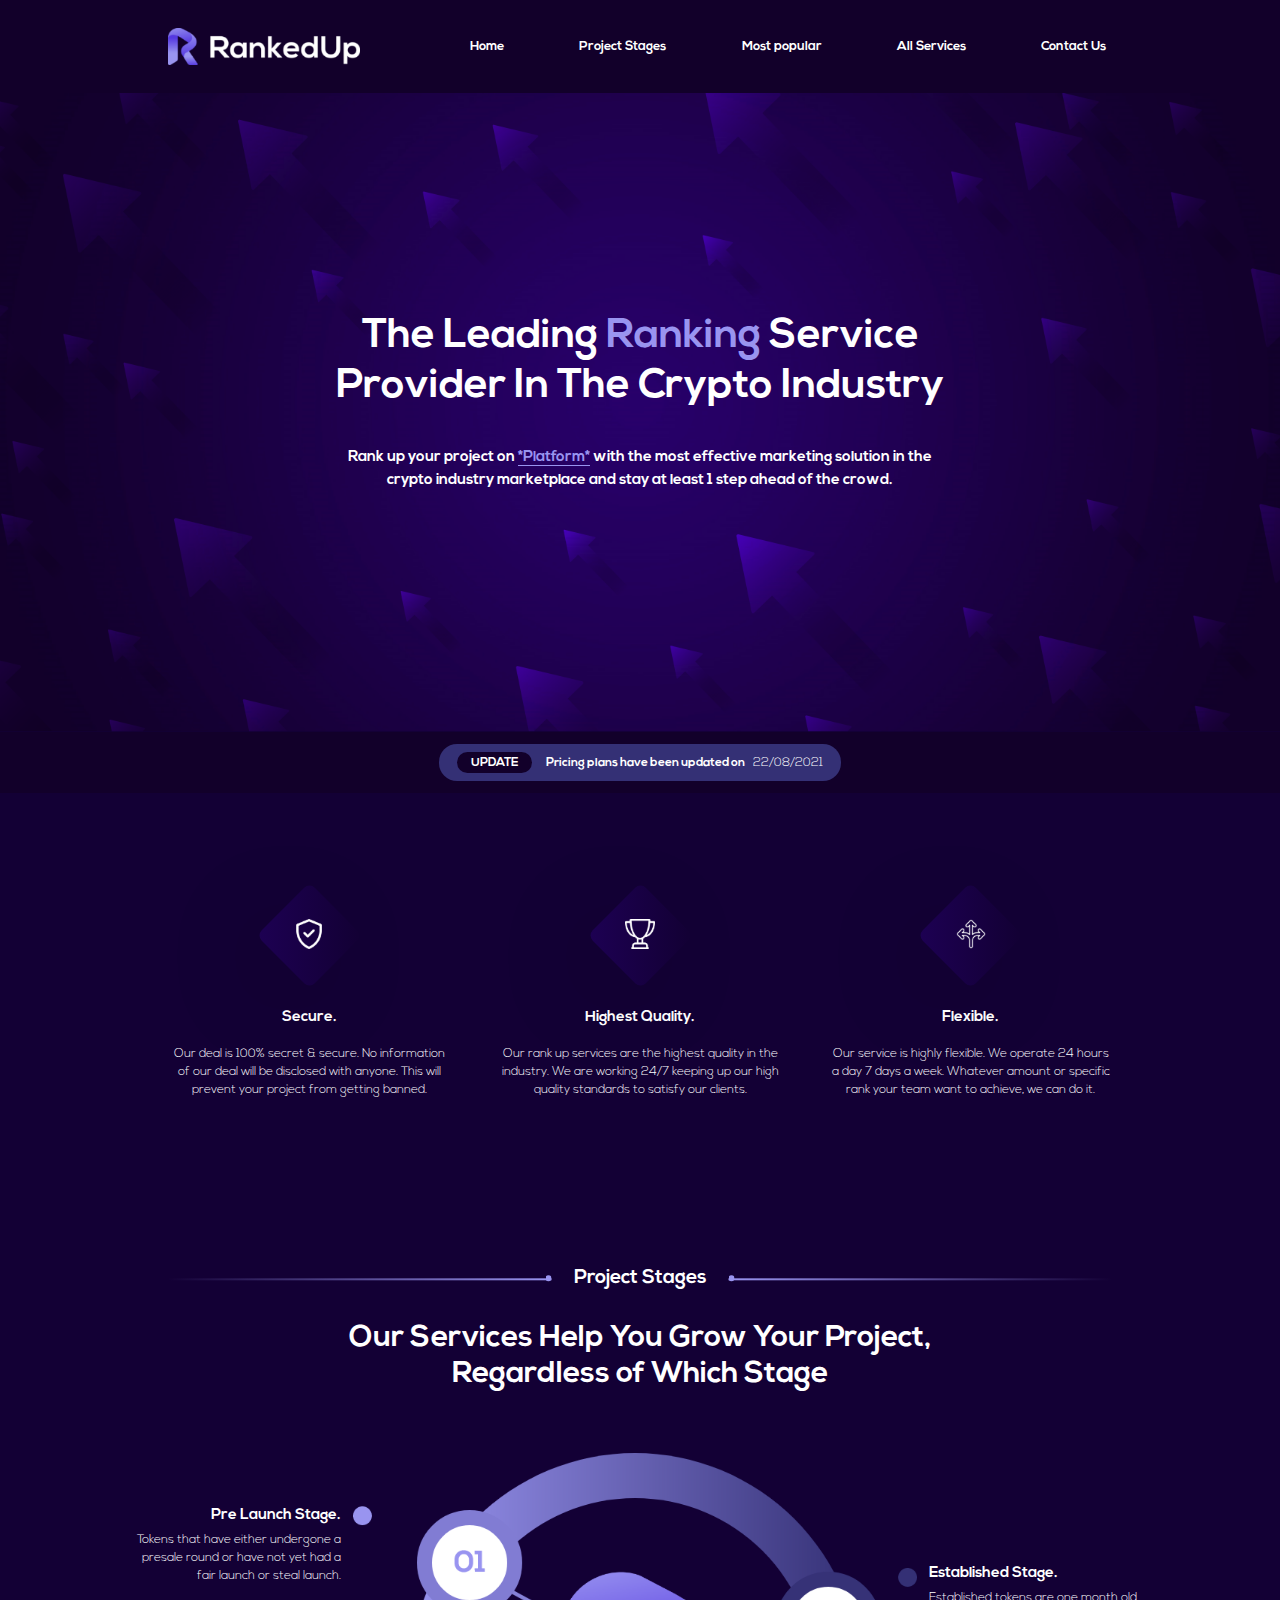
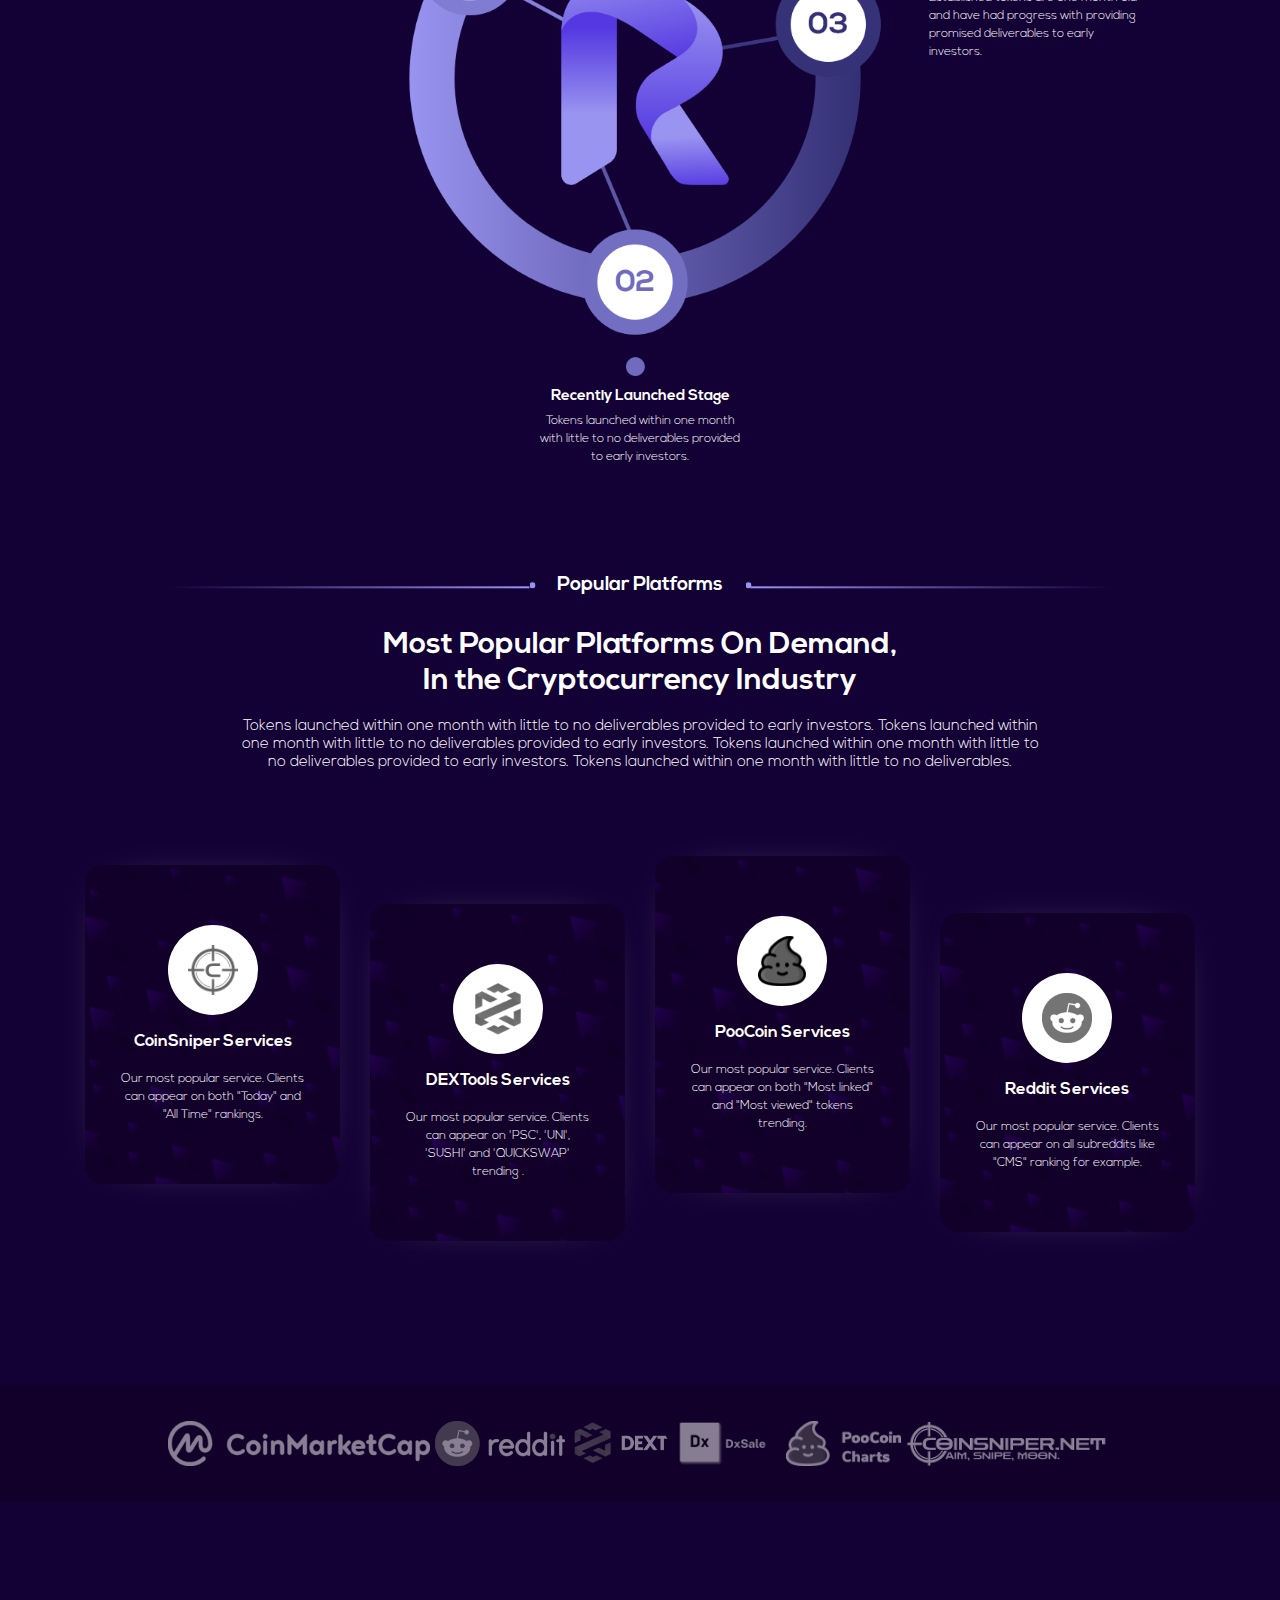
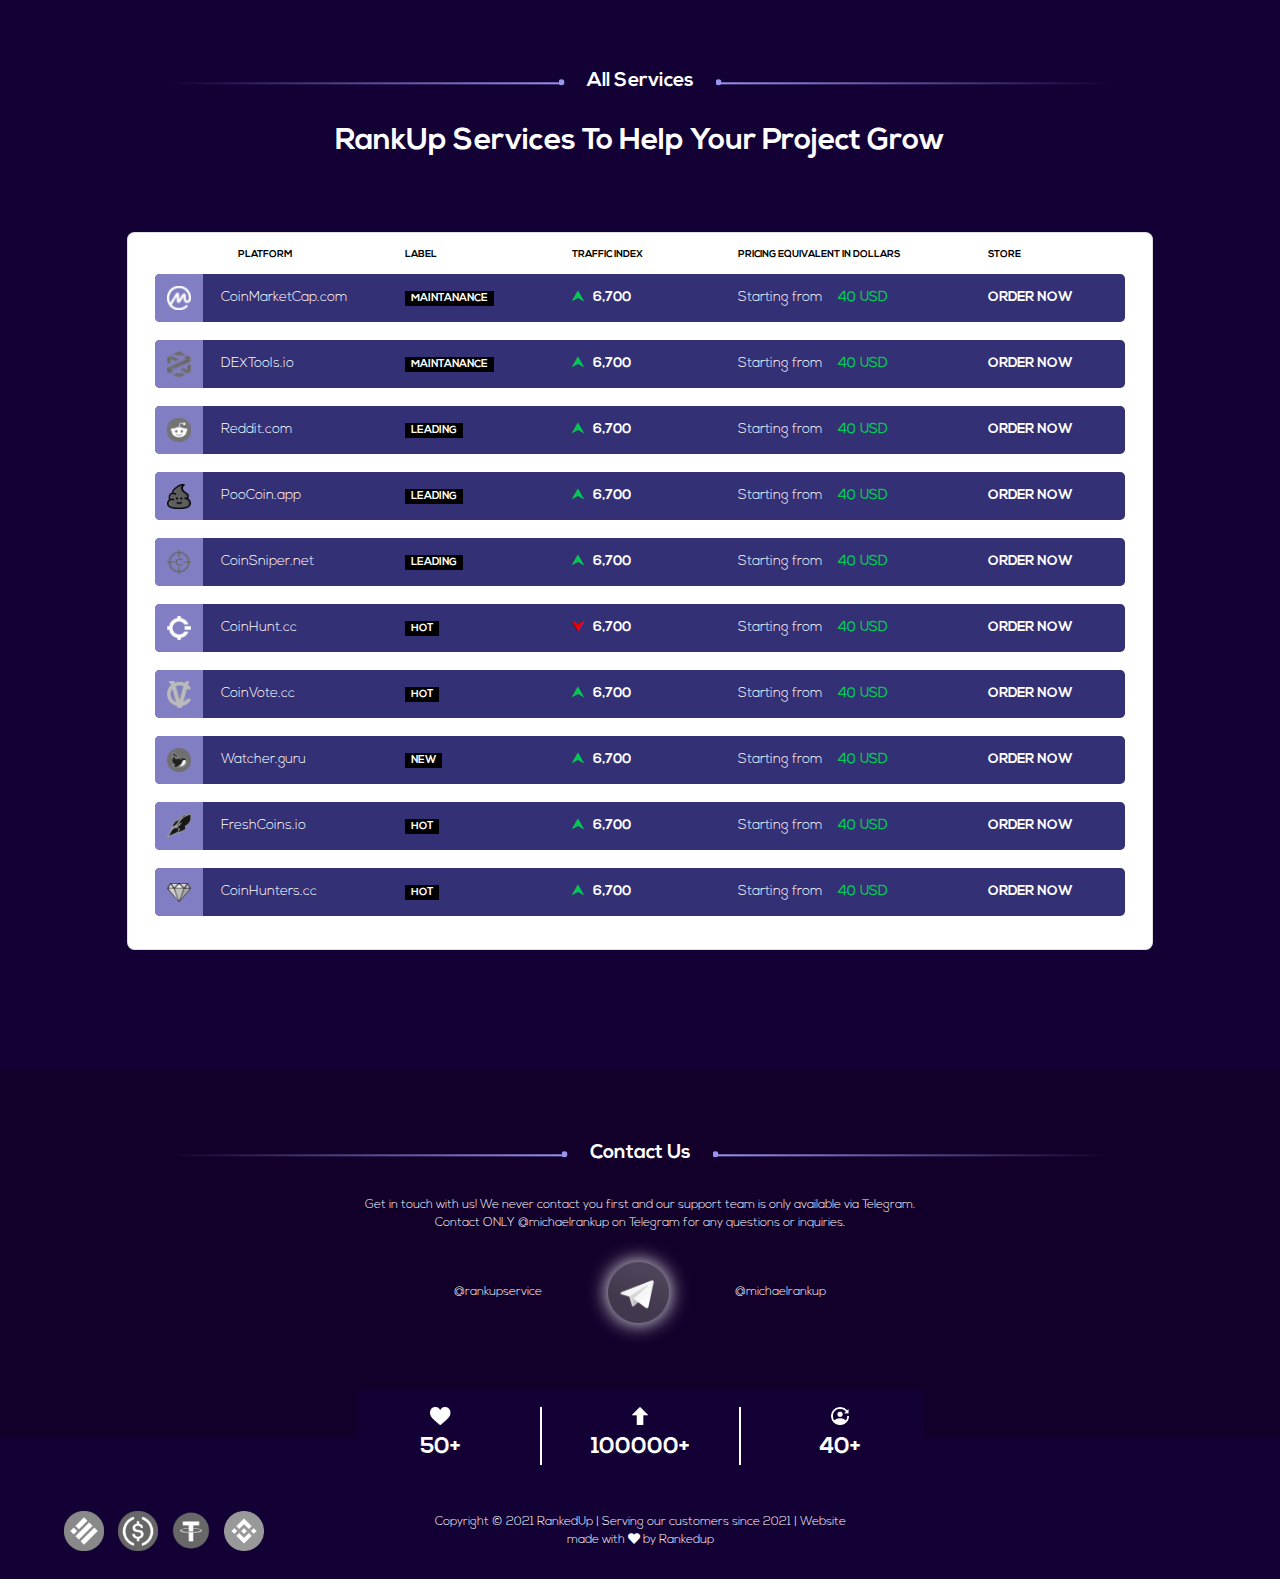
==== index.html @ e0ade302 "go to top jquery added" ====
<!DOCTYPE html>
<html lang="en">
<head>
    <meta charset="UTF-8">
    <meta http-equiv="X-UA-Compatible" content="IE=edge">
    <meta name="viewport" content="width=device-width, initial-scale=1.0">
    <title>Ranked Up</title>
    <link rel="icon" href="./img/favicon.png" type="image/x-icon">
    <link rel="stylesheet" href="https://use.fontawesome.com/releases/v5.15.4/css/all.css">
    <link rel="stylesheet" href="./css/bootstrap.min.css">
    <link rel="stylesheet" href="./css/style.css">
</head>
<body>
    <header class="header py-4">
            <div class="header--nav">
                <nav class="navbar navbar-expand-lg">
                    <div class="container c--custom">
                        <a class="navbar-brand" href="index.html">
                            <img id="brand" src="./img/logo.png" class="img-fluid" alt="RankedUp.io">
                        </a>
                        <button class="navbar-toggler" type="button" data-toggle="collapse" data-target="#navbarSupportedContent" aria-controls="navbarSupportedContent" aria-expanded="false" aria-label="Toggle navigation">
                            <img src="img/toggler-icon.svg" alt="toggler">
                         </button>
                        <div class="collapse navbar-collapse" id="navbarSupportedContent">
                            <ul class="navbar-nav ml-lg-auto mb-0 menu">
                                <li class="nav-item ml-lg-4">
                                    <a class="nav-link bold--17" href="#home">Home</a>
                                </li>
                                <li class="nav-item ml-lg-4">
                                    <a class="nav-link bold--17" href="#project-stages">Project Stages</a>
                                </li>
                                <li class="nav-item ml-lg-4">
                                    <a class="nav-link bold--17" href="#popular">Most popular</a>
                                </li>
                                <li class="nav-item ml-lg-4">
                                    <a class="nav-link bold--17" href="#services">All Services</a>
                                </li>
                                <li class="nav-item ml-lg-4">
                                    <a class="nav-link bold--17" href="#contact">Contact Us</a>
                                </li>
                            </ul>
                        </div>
                    </div>
                </nav>
            </div>
    </header>

    <section class="hero" id="home">
        <div class="container c--custom">
            <div class="row">
                <div class="col-12">
                    <div class="hero--top">
                        <div class="top">
                            <h1 class="text-center bold--55">The Leading <span>Ranking</span> Service Provider In The Crypto Industry</h1>
                            <p class="text-center mt-5 bold--20">Rank up your project on <span>*Platform*</span> with the most effective marketing solution in the crypto industry marketplace and stay at least 1 step ahead of the crowd.</p>
                        </div>
                    </div>
                </div>
            </div>
        </div>
    </section>

    <section class="update" id="update">
        <div class="container c--custom py-3">
          <div class="update--text">
            <p>
                <span class="bold--16 mr-sm-3 mb-sm-0 mb-3 d-sm-inline d-block">UPDATE</span> Pricing plans have been updated on <strong class="lit--16 pl-2">22/08/2021</strong>
            </p>
          </div>
        </div>
    </section>

    <section class="offer" id="offer">
        <div class="container c--custom">
            <div class="offer--content">
                <div class="offer--single text-center">
                    <div class="offer--img">
                        <img src="./img/verified.png" class="img-fluid" alt="verified">
                    </div>
                    <div class="offer--text">
                        <h5 class="bold--20 py-3">Secure.</h5>
                        <p class="pt-2 lit--16">Our deal is 100% secret &amp; secure. No information of our deal will be disclosed
                        with anyone. This will prevent your project from getting banned.</p>
                    </div>
                </div>

                <div class="offer--single text-center">
                    <div class="offer--img">
                        <img src="./img/trophy.png" class="img-fluid" alt="trophy">
                    </div>
                    <div class="offer--text">
                        <h5 class="bold--20 py-3">Highest Quality.</h5>
                        <p class="pt-2 lit--16">Our rank up services are the highest quality in the industry. We are working 24/7 keeping up our high quality standards to satisfy our clients.</p>
                    </div>
                </div>

                <div class="offer--single text-center">
                    <div class="offer--img">
                        <img src="./img/junction.png" class="img-fluid" alt="junction">
                    </div>
                    <div class="offer--text">
                        <h5 class="bold--20 py-3">Flexible.</h5>
                        <p class="pt-2 lit--16">Our service is highly flexible. We operate 24 hours a day 7 days a week. Whatever amount or specific 
                            rank your team want to achieve, we can do it.</p>
                    </div>
                </div>
            </div>
        </div>
    </section>

    <section class="project" id="project-stages">
        <div class="container c--custom">
            <div class="project--title text-center">
                <h2 class="bold--26 mb-4">
                    <img src="./img/dot-xs.svg" alt="dot1" class="img-fluid">
                        <span class="px-4">Project Stages</span>
                    <img src="./img/dot-xs.svg" alt="dot2" class="img-fluid">
                </h2>
                <h4 class="bold--40">Our Services Help You Grow Your Project,
                    Regardless of Which Stage</h4>
            </div>
        </div>
        <div class="container c--custom--2">
            <div class="project--stages">
                <div class="stage--left">
                    <img src="./img/dot-left.svg" alt="dot3" class="d-sm-none d-block">
                    <div class="stage--single">
                        <h2 class="bold--20">Pre Launch Stage.</h2>
                        <p class="lit--16 mt-2">Tokens that have either undergone a presale round or have not yet had a fair launch or steal launch.</p>
                    </div>
                </div>
                <div class="stage--middle">
                    <img src="./img/featured.png" alt="featured">
                </div>
                <div class="stage--right">
                    <img src="./img/dot-right.svg" alt="dot4" class="d-sm-none d-block">
                    <div class="stage--single">
                        <h2 class="bold--20">Established Stage.</h2>
                        <p class="lit--16 mt-2">Established tokens are one month old and have had progress with providing promised deliverables to early investors.</p>
                    </div>
                </div>
                <div class="stage--bottom">
                    <img src="./img/dot-bottom.svg" alt="dot5" class="d-sm-none d-block">
                    <div class="stage--single">
                        <h2 class="bold--20 mt-3">Recently Launched Stage</h2>
                        <p class="lit--16 mt-2">Tokens launched within one month with little to no deliverables provided to early investors.</p>
                    </div>
                </div>
            </div>
        </div>
    </section>
    
    <section class="popular" id="popular">
        <div class="container c--custom">
            <div class="popular--title text-center">
                <h2 class="bold--26 mb-4">
                    <img src="./img/dot-xs.svg" alt="dot6" class="img-fluid">
                        <span class="px-4">Popular Platforms</span>
                    <img src="./img/dot-xs.svg" alt="dot7" class="img-fluid">
                </h2>
                <h4 class="bold--40 mb-4">Most Popular Platforms On Demand,
                    In the Cryptocurrency Industry</h4>
                <p class="lit--20">Tokens launched within one month with little to no deliverables provided to early investors. Tokens launched within one month with little to no deliverables provided to early investors. Tokens launched within one month with little 
                        to no deliverables provided to early investors. Tokens launched within one month with little to no deliverables.</p>
            </div>
        </div>
        <div class="container c--custom--3">
            <div class="popular--cards">
                <div class="card--single" id="card01">
                    <div class="card--img">
                        <img src="./img/coinsniper.png" alt="coinsniper" class="img-fluid">
                    </div>
                    <h3 class="bold--22 my-4">CoinSniper Services</h3>
                    <p class="lit--16">Our most popular service. Clients can appear on both "Today" and "All Time" rankings.
                    </p>
                    <button class="btn bold--22">
                        <a href="#">
                            Order Now
                            <span>
                                <img src="./img/arrow.svg" alt="arrow" class="img-fluid pl-2">
                            </span>
                        </a>
                    </button>
                </div>

                <div class="card--single"id="card02">
                    <div class="card--img">
                        <img src="./img/dextools.png" alt="dextools" class="img-fluid">
                    </div>
                    <h3 class="bold--22 my-4">DEXTools Services</h3>
                    <p class="lit--16">Our most popular service. Clients can appear on 'PSC', 'UNI', 'SUSHI' and 'QUICKSWAP' trending .
                    </p>
                    <button class="btn bold--22">
                        <a href="#">
                            Order Now
                            <span>
                                <img src="./img/arrow.svg" alt="arrow" class="img-fluid pl-2">
                            </span>
                        </a>
                    </button>
                </div>

                <div class="card--single"id="card03">
                    <div class="card--img">
                        <img src="./img/poocoin.png" alt="poocoin" class="img-fluid">
                    </div>
                    <h3 class="bold--22 my-4">PooCoin Services</h3>
                    <p class="lit--16">Our most popular service. Clients can appear on both "Most linked" and "Most viewed" tokens trending.
                    </p>
                    <button class="btn bold--22">
                        <a href="#">
                            Order Now
                            <span>
                                <img src="./img/arrow.svg" alt="arrow" class="img-fluid pl-2">
                            </span>
                        </a>
                    </button>
                </div>

                <div class="card--single" id="card04">
                    <div class="card--img">
                        <img src="./img/reddit.png" alt="reddit" class="img-fluid">
                    </div>
                    <h3 class="bold--22 my-4">Reddit Services</h3>
                    <p class="lit--16">Our most popular service. Clients can appear on all subreddits like "CMS" ranking for example.
                    </p>
                    <button class="btn bold--22">
                        <a href="#">
                            Order Now
                            <span>
                                <img src="./img/arrow.svg" alt="arrow" class="img-fluid pl-2">
                            </span>
                        </a>
                    </button>
                </div>
            </div>
        </div>
    </section>

    <section class="sponsors" id="sponsors">
        <div class="container c--custom--4 py-5">
            <div class="sponsors--img">
                <img src="./img/coinmarket-sp.png" alt="coinmarket-sp" class="img-fluid">
                <img src="./img/reddit-sp.png" alt="reddit-sp" class="img-fluid">
                <img src="./img/dextools-sp.png" alt="dextools-sp" class="img-fluid">
                <img src="./img/dxsale-sp.png" alt="dxsale-sp" class="img-fluid">
                <img src="./img/poocoin-sp.png" alt="poocoin-sp" class="img-fluid">
                <img src="./img/coinsniper-sp.png" alt="coinsniper-sp" class="img-fluid">
            </div>
        </div>
    </section>

    <section class="service" id="services">
        <div class="container c--custom">
            <div class="service--title text-center">
                <h2 class="bold--26 mb-4">
                    <img src="./img/dot-xs.svg" alt="dot8" class="img-fluid">
                        <span class="px-4">All Services</span>
                    <img src="./img/dot-xs.svg" alt="dot9" class="img-fluid">
                </h2>
                <h4 class="bold--40">RankUp Services To Help Your Project Grow</h4>
            </div>
        </div>
        <div class="container c--custom--2">
            <div class="service--table">
                <div class="card service--card">
                    <div class="card-body">
                        <div class="card--title">
                            <div class="row">
                                <div class="col-sm-3 text-center">
                                    <p class="bold--13">PLATFORM</p>
                                </div>
                                <div class="col-sm-2 d-sm-block d-none">
                                    <p class="bold--13">LABEL</p>
                                </div>
                                <div class="col-sm-2 d-sm-block d-none">
                                    <p class="bold--13">TRAFFIC INDEX</p>
                                </div>
                                <div class="col-sm-3 d-sm-block d-none">
                                    <p class="bold--13">PRICING EQUIVALENT IN DOLLARS</p>
                                </div>
                                <div class="col-sm-2 d-sm-block d-none">
                                    <p class="bold--13">STORE</p>
                                </div>
                            </div>
                        </div>

                        <div class="card--data">
                            <div class="row mb-4">
                                <div class="col-sm-3" id="heading-one">
                                    <div class="platform" id="accordion-one" data-toggle="collapse" data-target="#platform-one" aria-expanded="true" aria-controls="platform-one" onclick="toggleOnMobile('one');">
                                        <div class="platform--icon mr-lg-4 mr-3">
                                            <img src="./img/coinmarketcap-icon.png" alt="coinmarketcap-icon" class="img-fluid">
                                        </div>
                                        <p class="lit--22">CoinMarketCap.com</p>
                                        <span class="platform--toggle fa-stack fa-sm d-sm-none d-block">
                                            <i class="fas fa-circle fa-stack-2x"></i>
                                            <i class="fas fa-plus fa-stack-1x fa-inverse text-white" id="toggleIcon-one"></i>
                                        </span>
                                    </div>
                                </div>
                                <div class="col-sm-2 label">
                                    <p class="bold--14" id="label-one">MAINTANANCE</p>
                                </div>
                                <div class="col-sm-2 traffic">
                                    <p class="bold--18" id="traffic-one"><span class="pr-2 up" id="tick-one"></span> 6,700</p>
                                </div>
                                <div class="col-sm-3 price">
                                    <p class="lit--22">Starting from <span class="bold--18 pl-3" id="price-one">40 USD</span></p>
                                </div>
                                <div class="col-sm-2 store">
                                    <a href="#" class="bold--20" id="store-one">ORDER NOW</a>
                                </div>
                                <div id="platform-one" class="col-12 collapse" aria-labelledby="heading-one" data-parent="#accordion">
                                    <!-- for mobile screen -->
                                </div>
                            </div>
                        </div>
                        
                        <div class="card--data">
                            <div class="row mb-4">
                                <div class="col-sm-3" id="heading-two">
                                    <div class="platform" id="accordion-two" data-toggle="collapse" data-target="#platform-two" aria-expanded="false" aria-controls="platform-two" onclick="toggleOnMobile('two');">
                                        <div class="platform--icon mr-lg-4 mr-3">
                                            <img src="./img/dextools-icon.png" alt="dextools-icon" class="img-fluid">
                                        </div>
                                        <p class="lit--22">DEXTools.io</p>
                                        <span class="platform--toggle fa-stack fa-sm d-sm-none d-block">
                                            <i class="fas fa-circle fa-stack-2x"></i>
                                            <i class="fas fa-plus fa-stack-1x fa-inverse text-white" id="toggleIcon-two"></i>
                                        </span>
                                    </div>
                                </div>
                                <div class="col-sm-2 label">
                                    <p class="bold--14" id="label-two">MAINTANANCE</p>
                                </div>
                                <div class="col-sm-2 traffic">
                                    <p class="bold--18" id="traffic-two"><span class="pr-2 up" id="tick-two"></span> 6,700</p>
                                </div>
                                <div class="col-sm-3 price">
                                    <p class="lit--22">Starting from <span class="bold--18 pl-3" id="price-two">40 USD</span></p>
                                </div>
                                <div class="col-sm-2 store">
                                    <a href="#" class="bold--20" id="store-two">ORDER NOW</a>
                                </div>
                                <div id="platform-two" class="col-12 collapse" aria-labelledby="heading-two" data-parent="#accordion">
                                    <!-- for mobile screen -->
                                </div>
                            </div>
                        </div>

                        <div class="card--data">
                            <div class="row mb-4">
                                <div class="col-sm-3" id="heading-three">
                                    <div class="platform" id="accordion-three" data-toggle="collapse" data-target="#platform-three" aria-expanded="false" aria-controls="platform-three" onclick="toggleOnMobile('three');">
                                        <div class="platform--icon mr-lg-4 mr-3">
                                            <img src="./img/reddit-icon.png" alt="reddit-icon" class="img-fluid">
                                        </div>
                                        <p class="lit--22">Reddit.com</p>
                                        <span class="platform--toggle fa-stack fa-sm d-sm-none d-block">
                                            <i class="fas fa-circle fa-stack-2x"></i>
                                            <i class="fas fa-plus fa-stack-1x fa-inverse text-white" id="toggleIcon-three"></i>
                                        </span>
                                    </div>
                                </div>
                                <div class="col-sm-2 label">
                                    <p class="bold--14" id="label-three">LEADING</p>
                                </div>
                                <div class="col-sm-2 traffic">
                                    <p class="bold--18" id="traffic-three"><span class="pr-2 up" id="tick-three"></span> 6,700</p>
                                </div>
                                <div class="col-sm-3 price">
                                    <p class="lit--22">Starting from <span class="bold--18 pl-3" id="price-three">40 USD</span></p>
                                </div>
                                <div class="col-sm-2 store">
                                    <a href="#" class="bold--20" id="store-three">ORDER NOW</a>
                                </div>
                                <div id="platform-three" class="col-12 collapse" aria-labelledby="heading-three" data-parent="#accordion">
                                    <!-- for mobile screen -->
                                </div>
                            </div>
                        </div>

                        <div class="card--data">
                            <div class="row mb-4">
                                <div class="col-sm-3" id="heading-four">
                                    <div class="platform" id="accordion-four" data-toggle="collapse" data-target="#platform-four" aria-expanded="false" aria-controls="platform-four" onclick="toggleOnMobile('four');">
                                        <div class="platform--icon mr-lg-4 mr-3">
                                            <img src="./img/poocoin-icon.png" alt="poocoin-icon" class="img-fluid">
                                        </div>
                                        <p class="lit--22">PooCoin.app</p>
                                        <span class="platform--toggle fa-stack fa-sm d-sm-none d-block">
                                            <i class="fas fa-circle fa-stack-2x"></i>
                                            <i class="fas fa-plus fa-stack-1x fa-inverse text-white" id="toggleIcon-four"></i>
                                        </span>
                                    </div>
                                </div>
                                <div class="col-sm-2 label">
                                    <p class="bold--14" id="label-four">LEADING</p>
                                </div>
                                <div class="col-sm-2 traffic">
                                    <p class="bold--18" id="traffic-four"><span class="pr-2 up" id="tick-four"></span> 6,700</p>
                                </div>
                                <div class="col-sm-3 price">
                                    <p class="lit--22">Starting from <span class="bold--18 pl-3" id="price-four">40 USD</span></p>
                                </div>
                                <div class="col-sm-2 store">
                                    <a href="#" class="bold--20" id="store-four">ORDER NOW</a>
                                </div>
                                <div id="platform-four" class="col-12 collapse" aria-labelledby="heading-four" data-parent="#accordion">
                                    <!-- for mobile screen -->
                                </div>
                            </div>
                        </div>

                        <div class="card--data">
                            <div class="row mb-4">
                                <div class="col-sm-3" id="heading-five">
                                    <div class="platform" id="accordion-five" data-toggle="collapse" data-target="#platform-five" aria-expanded="false" aria-controls="platform-five" onclick="toggleOnMobile('five');">
                                        <div class="platform--icon mr-lg-4 mr-3">
                                            <img src="./img/coinsniper-icon.png" alt="coinsniper-icon" class="img-fluid">
                                        </div>
                                        <p class="lit--22">CoinSniper.net</p>
                                        <span class="platform--toggle fa-stack fa-sm d-sm-none d-block">
                                            <i class="fas fa-circle fa-stack-2x"></i>
                                            <i class="fas fa-plus fa-stack-1x fa-inverse text-white" id="toggleIcon-five"></i>
                                        </span>
                                    </div>
                                </div>
                                <div class="col-sm-2 label">
                                    <p class="bold--14" id="label-five">LEADING</p>
                                </div>
                                <div class="col-sm-2 traffic">
                                    <p class="bold--18" id="traffic-five"><span class="pr-2 up" id="tick-five"></span> 6,700</p>
                                </div>
                                <div class="col-sm-3 price">
                                    <p class="lit--22">Starting from <span class="bold--18 pl-3" id="price-five">40 USD</span></p>
                                </div>
                                <div class="col-sm-2 store">
                                    <a href="#" class="bold--20" id="store-five">ORDER NOW</a>
                                </div>
                                <div id="platform-five" class="col-12 collapse" aria-labelledby="heading-five" data-parent="#accordion">
                                    <!-- for mobile screen -->
                                </div>
                            </div>
                        </div>

                        <div class="card--data">
                            <div class="row mb-4">
                                <div class="col-sm-3" id="heading-six">
                                    <div class="platform" id="accordion-six" data-toggle="collapse" data-target="#platform-six" aria-expanded="false" aria-controls="platform-six" onclick="toggleOnMobile('six');">
                                        <div class="platform--icon mr-lg-4 mr-3">
                                            <img src="./img/coinhunt-icon.png" alt="coinhunt-icon" class="img-fluid">
                                        </div>
                                        <p class="lit--22">CoinHunt.cc</p>
                                        <span class="platform--toggle fa-stack fa-sm d-sm-none d-block">
                                            <i class="fas fa-circle fa-stack-2x"></i>
                                            <i class="fas fa-plus fa-stack-1x fa-inverse text-white" id="toggleIcon-six"></i>
                                        </span>
                                    </div>
                                </div>
                                <div class="col-sm-2 label">
                                    <p class="bold--14" id="label-six">HOT</p>
                                </div>
                                <div class="col-sm-2 traffic">
                                    <p class="bold--18" id="traffic-six"><span class="pr-2 down" id="tick-six"></span> 6,700</p>
                                </div>
                                <div class="col-sm-3 price">
                                    <p class="lit--22">Starting from <span class="bold--18 pl-3" id="price-six">40 USD</span></p>
                                </div>
                                <div class="col-sm-2 store">
                                    <a href="#" class="bold--20" id="store-six">ORDER NOW</a>
                                </div>
                                <div id="platform-six" class="col-12 collapse" aria-labelledby="heading-six" data-parent="#accordion">
                                    <!-- for mobile screen -->
                                </div>
                            </div>
                        </div>

                        <div class="card--data">
                            <div class="row mb-4">
                                <div class="col-sm-3" id="heading-seven">
                                    <div class="platform" id="accordion-seven" data-toggle="collapse" data-target="#platform-seven" aria-expanded="false" aria-controls="platform-seven" onclick="toggleOnMobile('seven');">
                                        <div class="platform--icon mr-lg-4 mr-3">
                                            <img src="./img/coinvote-icon.png" alt="coinvote-icon" class="img-fluid">
                                        </div>
                                        <p class="lit--22">CoinVote.cc</p>
                                        <span class="platform--toggle fa-stack fa-sm d-sm-none d-block">
                                            <i class="fas fa-circle fa-stack-2x"></i>
                                            <i class="fas fa-plus fa-stack-1x fa-inverse text-white" id="toggleIcon-seven"></i>
                                        </span>
                                    </div>
                                </div>
                                <div class="col-sm-2 label">
                                    <p class="bold--14" id="label-seven">HOT</p>
                                </div>
                                <div class="col-sm-2 traffic">
                                    <p class="bold--18" id="traffic-seven"><span class="pr-2 up" id="tick-seven"></span> 6,700</p>
                                </div>
                                <div class="col-sm-3 price">
                                    <p class="lit--22">Starting from <span class="bold--18 pl-3" id="price-seven">40 USD</span></p>
                                </div>
                                <div class="col-sm-2 store">
                                    <a href="#" class="bold--20" id="store-seven">ORDER NOW</a>
                                </div>
                                <div id="platform-seven" class="col-12 collapse" aria-labelledby="heading-seven" data-parent="#accordion">
                                    <!-- for mobile screen -->
                                </div>
                            </div>
                        </div>

                        <div class="card--data">
                            <div class="row mb-4">
                                <div class="col-sm-3" id="heading-eight">
                                    <div class="platform" id="accordion-eight" data-toggle="collapse" data-target="#platform-eight" aria-expanded="false" aria-controls="platform-eight" onclick="toggleOnMobile('eight');">
                                        <div class="platform--icon mr-lg-4 mr-3">
                                            <img src="./img/watcherguru-icon.png" alt="watcherguru-icon" class="img-fluid">
                                        </div>
                                        <p class="lit--22">Watcher.guru</p>
                                        <span class="platform--toggle fa-stack fa-sm d-sm-none d-block">
                                            <i class="fas fa-circle fa-stack-2x"></i>
                                            <i class="fas fa-plus fa-stack-1x fa-inverse text-white" id="toggleIcon-eight"></i>
                                        </span>
                                    </div>
                                </div>
                                <div class="col-sm-2 label">
                                    <p class="bold--14" id="label-eight">NEW</p>
                                </div>
                                <div class="col-sm-2 traffic">
                                    <p class="bold--18" id="traffic-eight"><span class="pr-2 up" id="tick-eight"></span> 6,700</p>
                                </div>
                                <div class="col-sm-3 price">
                                    <p class="lit--22">Starting from <span class="bold--18 pl-3" id="price-eight">40 USD</span></p>
                                </div>
                                <div class="col-sm-2 store">
                                    <a href="#" class="bold--20" id="store-eight">ORDER NOW</a>
                                </div>
                                <div id="platform-eight" class="col-12 collapse" aria-labelledby="heading-eight" data-parent="#accordion">
                                    <!-- for mobile screen -->
                                </div>
                            </div>
                        </div>

                        <div class="card--data">
                            <div class="row mb-4">
                                <div class="col-sm-3" id="heading-nine">
                                    <div class="platform" id="accordion-nine" data-toggle="collapse" data-target="#platform-nine" aria-expanded="false" aria-controls="platform-nine" onclick="toggleOnMobile('nine');">
                                        <div class="platform--icon mr-lg-4 mr-3">
                                            <img src="./img/freshcoins-icon.png" alt="freshcoins-icon" class="img-fluid">
                                        </div>
                                        <p class="lit--22">FreshCoins.io</p>
                                        <span class="platform--toggle fa-stack fa-sm d-sm-none d-block">
                                            <i class="fas fa-circle fa-stack-2x"></i>
                                            <i class="fas fa-plus fa-stack-1x fa-inverse text-white" id="toggleIcon-nine"></i>
                                        </span>
                                    </div>
                                </div>
                                <div class="col-sm-2 label">
                                    <p class="bold--14" id="label-nine">HOT</p>
                                </div>
                                <div class="col-sm-2 traffic">
                                    <p class="bold--18" id="traffic-nine"><span class="pr-2 up" id="tick-nine"></span> 6,700</p>
                                </div>
                                <div class="col-sm-3 price">
                                    <p class="lit--22">Starting from <span class="bold--18 pl-3" id="price-nine">40 USD</span></p>
                                </div>
                                <div class="col-sm-2 store">
                                    <a href="#" class="bold--20" id="store-nine">ORDER NOW</a>
                                </div>
                                <div id="platform-nine" class="col-12 collapse" aria-labelledby="heading-nine" data-parent="#accordion">
                                    <!-- for mobile screen -->
                                </div>
                            </div>
                        </div>

                        <div class="card--data">
                            <div class="row mb-4">
                                <div class="col-sm-3" id="heading-ten">
                                    <div class="platform" id="accordion-ten" data-toggle="collapse" data-target="#platform-ten" aria-expanded="false" aria-controls="platform-ten" onclick="toggleOnMobile('ten');">
                                        <div class="platform--icon mr-lg-4 mr-3">
                                            <img src="./img/coinhunters-icon.png" alt="coinhunters-icon" class="img-fluid">
                                        </div>
                                        <p class="lit--22">CoinHunters.cc</p>
                                        <span class="platform--toggle fa-stack fa-sm d-sm-none d-block">
                                            <i class="fas fa-circle fa-stack-2x"></i>
                                            <i class="fas fa-plus fa-stack-1x fa-inverse text-white" id="toggleIcon-ten"></i>
                                        </span>
                                    </div>
                                </div>
                                <div class="col-sm-2 label">
                                    <p class="bold--14" id="label-ten">HOT</p>
                                </div>
                                <div class="col-sm-2 traffic">
                                    <p class="bold--18" id="traffic-ten"><span class="pr-2 up" id="tick-ten"></span> 6,700</p>
                                </div>
                                <div class="col-sm-3 price">
                                    <p class="lit--22">Starting from <span class="bold--18 pl-3" id="price-ten">40 USD</span></p>
                                </div>
                                <div class="col-sm-2 store">
                                    <a href="#" class="bold--20" id="store-ten">ORDER NOW</a>
                                </div>
                                <div id="platform-ten" class="col-12 collapse" aria-labelledby="heading-ten" data-parent="#accordion">
                                    <!-- for mobile screen -->
                                </div>
                            </div>
                        </div>
                    </div>
                </div>
            </div>
        </div>
    </section>

    <section class="contact" id="contact">
        <div class="container c--custom">
            <div class="contact--title text-center">
                <h2 class="bold--26 mb-4">
                    <img src="./img/dot-xs.svg" alt="dot10" class="img-fluid">
                        <span class="px-4">Contact Us</span>
                    <img src="./img/dot-xs.svg" alt="dot11" class="img-fluid">
                </h2>
                <p class="lit--16">Get in touch with us! We never contact you first and our support team is only available via Telegram. Contact ONLY @michaelrankup on Telegram for any questions or inquiries.</p>
            </div>
        </div>
        <div class="container c--custom--2">
            <div class="contact--info">
                <h4 class="lit--16 mr-sm-5">@rankupservice</h4>
                <img src="./img/send.png" alt="send" class="img-fluid">
                <h4 class="lit--16 ml-sm-5">@michaelrankup</h4>
            </div>
        </div>
    </section>

    <footer class="footer" id="footer">
        <div class="container c--custom">
            <div class="footer--counter">
                <div class="row">
                    <div class="col-4 counter--single" id="counter01">
                        <div class="text-center">
                            <img src="./img/like.png" alt="like" class="img-fluid mb-2">
                            <p class="bold--30"><span class="countfect" data-num="50">50</span>+</p>
                        </div>
                    </div>
                    <div class="col-4 counter--single" id="counter02">
                        <div class="text-center">
                            <img src="./img/up-arrow.png" alt="up arrow" class="img-fluid mb-2">
                            <p class="bold--30"><span class="countfect" data-num="100000">100000</span>+</p>
                        </div>
                    </div>
                    <div class="col-4 counter--single" id="counter03">
                        <div class="text-center">
                            <img src="./img/profile.png" alt="profile" class="img-fluid mb-2">
                            <p class="bold--30"><span class="countfect" data-num="40">40</span>+</p>
                        </div>
                    </div>
                </div>
            </div>
        </div>
        <div class="container-fluid">
            <div class="footer--contents">
                <div class="footer--icons">
                    <img src="./img/busd.png" alt="busd" class="img-fluid">
                    <img src="./img/usdc.png" alt="usdc" class="img-fluid">
                    <img src="./img/tether.png" alt="tether" class="img-fluid">
                    <img src="./img/bnb.png" alt="bnb" class="img-fluid">
                </div>
                <div class="footer--copyright">
                    <p class="lit--16">Copyright © 2021  RankedUp | Serving our customers since 2021 | Website made with <i class="fa fa-heart pulse"></i> by Rankedup</p>
                </div>
            </div>
        </div>
    </footer>
    <span id="backToTop">
        <img src="./img/gotop.svg" alt="gotop" class="img-fluid">
    </span>
    
    <script src="./js/jquery-3.5.1.min.js"></script>
    <script src="./js/popper.min.js"></script>
    <script src="./js/bootstrap.min.js"></script>
    <script src="./js/jquery.gotop.js"></script>
    <script src="./js/script.js"></script>

    <script>
        $('#backToTop').gotop();

        //table design for smaller devices
        function toggleOnMobile(idName){
            $("#toggleIcon-" + idName).toggleClass("fa-minus fa-plus");

            const platform = document.getElementById("platform-" + idName);
            platform.innerHTML = ' ';
            const platformDiv = document.createElement('div');
            const label = document.getElementById("label-" + idName).innerText;
            const traffic = document.getElementById("traffic-" + idName).innerText;
            const tick = document.getElementById("tick-" + idName).getAttribute("class");
            const price = document.getElementById("price-" + idName).innerText;
            const store = document.getElementById("store-" + idName).href;
            platformDiv.className = 'row inserted';

            platformDiv.innerHTML =  `
            <div class="col">
                <div class="row">
                    <div class="col-12 d-flex justify-content-between align-items-center">
                        <div class="headlines">
                            <p class="bold--13">LABEL</p>
                        </div>
                        <div class="label">
                            <p class="bold--14">${label}</p>
                        </div>
                    </div>

                    <div class="col-12 d-flex justify-content-between align-items-center">
                        <div class="headlines">
                            <p class="bold--13">TRAFFIC INDEX</p>
                        </div>
                        <div class="traffic">
                            <p class="bold--18"><span class="${tick}""></span> ${traffic}</p>
                        </div>
                    </div>

                    <div class="col-12 d-flex justify-content-between align-items-center">
                        <div class="headlines">
                            <p class="bold--13">PRICING EQUIVALENT IN DOLLARS</p>
                        </div>
                        <div class="price">
                            <p class="lit--22">Starting from <span class="bold--18 pl-3">${price}</span></p>
                        </div>
                    </div>

                    <div class="col-12 d-flex justify-content-between align-items-center">
                        <div class="headlines">
                            <p class="bold--13">STORE</p>
                        </div>
                        <div class="col-6">
                            <div class="store">
                                <a href="${store}" class="bold--20">ORDER NOW</a>
                            </div>
                        </div>
                    </div>
                </div>
            </div>
            `
            platform.appendChild(platformDiv);
        }
    </script>
</body>
</html>
---- css/style.css ----
@charset "UTF-8";
@font-face {
  font-family: 'NexaBold';
  src: url("../fonts/Nexa-Bold.otf");
}

@font-face {
  font-family: 'NexaLight';
  src: url("../fonts/Nexa-Light.otf");
}

:root {
  --color_white: #FFFFFF;
  --color_green: #03C952;
  --color_red: #E90000;
  --color_purple: #9994F0;
  --color_lightblue: #343075;
  --color_blue: #130035;
  --color_darkblue: #12002A;
  --color_black: #000000;
  --font1: 'NexaBold', sans-serif;
  --font2: 'NexaLight', sans-serif;
}

* {
  margin: 0;
  padding: 0;
  -webkit-box-sizing: border-box;
          box-sizing: border-box;
}

html {
  font-size: 16px;
  scroll-behavior: smooth;
}

@media (max-width: 575.98px) {
  html {
    font-size: 12px;
  }
}

@media (min-width: 576px) and (max-width: 767.98px) {
  html {
    font-size: 12px;
  }
}

@media (min-width: 768px) and (max-width: 991.98px) {
  html {
    font-size: 12px;
  }
}

@media (min-width: 992px) and (max-width: 1299.98px) {
  html {
    font-size: 12px;
  }
}

@media (min-width: 1300px) and (max-width: 1531.98px) {
  html {
    font-size: 13px;
  }
}

body {
  font-family: var(--font1);
  background-color: var(--color_blue);
  color: var(--color_white);
  -webkit-font-smoothing: antialiased;
  -moz-osx-font-smoothing: grayscale;
  -webkit-transition: all 0.3s ease-in-out;
  transition: all 0.3s ease-in-out;
}

h1, h2, h3, h4, h5, h6, p {
  margin: 0;
  padding: 0;
}

ul {
  margin: 0;
  padding: 0;
  list-style: none;
}

a {
  margin: 0;
  text-decoration: none;
}

a:hover {
  text-decoration: none;
}

a, select, input, textarea, button {
  outline: none !important;
}

.btn:focus, .btn.focus, .form-control:focus {
  outline: 0;
  -webkit-box-shadow: none;
          box-shadow: none;
}

.btn-link:focus, .btn-link.focus {
  text-decoration: none;
}

/*fonts*/
.lit--12 {
  font-family: var(--font2);
  font-size: 0.75rem;
  font-weight: 300;
}

.lit--16 {
  font-family: var(--font2);
  font-size: 1rem;
  font-weight: 300;
}

.lit--20 {
  font-family: var(--font2);
  font-size: 1.25rem;
  font-weight: 300;
}

.lit--22 {
  font-family: var(--font2);
  font-size: 1.375rem;
  font-weight: 300;
}

.bold--13 {
  font-size: 0.8125rem;
  font-weight: 700;
}

.bold--14 {
  font-size: 0.875rem;
  font-weight: 700;
}

.bold--15 {
  font-size: 0.9375rem;
  font-weight: 700;
}

.bold--16 {
  font-size: 1rem;
  font-weight: 700;
}

.bold--17 {
  font-size: 1.0625rem;
  font-weight: 700;
}

.bold--18 {
  font-size: 1.125rem;
  font-weight: 700;
}

.bold--20 {
  font-size: 1.25rem;
  font-weight: 700;
}

.bold--22 {
  font-size: 1.375rem;
  font-weight: 700;
}

.bold--24 {
  font-size: 4rem;
  font-weight: 700;
}

.bold--26 {
  font-size: 1.625rem;
  font-weight: 700;
}

.bold--28 {
  font-size: 1.75rem;
  font-weight: 700;
}

.bold--30 {
  font-size: 1.875rem;
  font-weight: 700;
}

.bold--40 {
  font-size: 2.5rem;
  font-weight: 700;
}

.bold--55 {
  font-size: 3.4375rem;
  font-weight: 700;
}

.c--custom {
  max-width: 81.25rem;
}

/* header starts */
.header {
  background-color: var(--color_darkblue);
  -webkit-transition: all 0.5s ease 0s;
  transition: all 0.5s ease 0s;
  position: absolute;
  left: 0;
  right: 0;
  top: 0;
  z-index: 9999;
}

.header .header--nav #brand {
  width: 16rem;
}

.header .header--nav .menu {
  -webkit-box-pack: justify;
      -ms-flex-pack: justify;
          justify-content: space-between;
  width: 90%;
}

.header .header--nav .menu li a {
  color: var(--color_white);
}

.stick {
  position: fixed;
  top: 0;
  padding: .5rem 0 !important;
  -webkit-box-shadow: 0px 3px 6px #00000029;
          box-shadow: 0px 3px 6px #00000029;
}

/* hero starts */
.hero {
  margin-top: 6rem;
  background-image: url(../img/bg.png);
  background-position: center;
  background-repeat: no-repeat;
  background-size: cover;
  width: 100%;
}

.hero .hero--top {
  display: -webkit-box;
  display: -ms-flexbox;
  display: flex;
  -webkit-box-pack: center;
      -ms-flex-pack: center;
          justify-content: center;
  -webkit-box-align: center;
      -ms-flex-align: center;
          align-items: center;
  min-height: 55rem;
}

.hero .hero--top .top {
  width: 65%;
}

@media (max-width: 575.98px) {
  .hero .hero--top .top {
    width: 90%;
  }
}

@media (min-width: 576px) and (max-width: 767.98px) {
  .hero .hero--top .top {
    width: 85%;
  }
}

@media (min-width: 768px) and (max-width: 991.98px) {
  .hero .hero--top .top {
    width: 85%;
  }
}

@media (max-width: 575.98px) {
  .hero .hero--top .top h1 {
    font-size: 2rem;
  }
}

.hero .hero--top .top h1 span {
  color: var(--color_purple);
}

@media (max-width: 575.98px) {
  .hero .hero--top .top p {
    font-size: 1rem;
  }
}

.hero .hero--top .top p span {
  color: var(--color_purple);
  border-bottom: 0.1rem solid var(--color_purple);
}

/* update starts */
.update {
  background: var(--color_darkblue);
}

.update .update--text {
  display: -webkit-box;
  display: -ms-flexbox;
  display: flex;
  -webkit-box-pack: center;
      -ms-flex-pack: center;
          justify-content: center;
  -webkit-box-align: center;
      -ms-flex-align: center;
          align-items: center;
}

.update .update--text p {
  background: var(--color_lightblue);
  padding: .8rem 1.5rem;
  border-radius: 1.5rem;
  text-align: center;
}

.update .update--text p span {
  background: var(--color_darkblue);
  padding: .4rem 1.2rem;
  border-radius: 1.5rem;
}

@media (max-width: 575.98px) {
  .update .update--text p span {
    width: 40%;
    margin: 0 auto;
  }
}

/* offer starts */
.offer {
  margin: 8rem 0;
}

@media (max-width: 575.98px) {
  .offer {
    margin: 4rem 0;
  }
}

.offer .offer--content {
  display: -webkit-box;
  display: -ms-flexbox;
  display: flex;
  -webkit-box-pack: center;
      -ms-flex-pack: center;
          justify-content: center;
  -webkit-box-align: center;
      -ms-flex-align: center;
          align-items: center;
  -webkit-box-pack: justify;
      -ms-flex-pack: justify;
          justify-content: space-between;
}

@media (max-width: 575.98px) {
  .offer .offer--content {
    -webkit-box-pack: center;
        -ms-flex-pack: center;
            justify-content: center;
    -ms-flex-wrap: wrap;
        flex-wrap: wrap;
  }
}

@media (min-width: 576px) and (max-width: 991.98px) {
  .offer .offer--content {
    -webkit-box-pack: center;
        -ms-flex-pack: center;
            justify-content: center;
    -ms-flex-wrap: wrap;
        flex-wrap: wrap;
  }
}

.offer .offer--content .offer--single {
  width: 30%;
  padding-top: 2.5rem;
}

@media (max-width: 575.98px) {
  .offer .offer--content .offer--single {
    width: 85%;
    padding: 3.5rem 1rem;
  }
}

@media (min-width: 576px) and (max-width: 991.98px) {
  .offer .offer--content .offer--single {
    width: 45%;
    padding: 3.5rem 1rem;
  }
}

.offer .offer--content .offer--single .offer--img {
  position: relative;
  margin-bottom: 4rem;
}

.offer .offer--content .offer--single .offer--img::before {
  content: "";
  position: absolute;
  width: 6.25rem;
  height: 6.25rem;
  border-radius: 0.625rem;
  -webkit-transform: rotate(45deg);
          transform: rotate(45deg);
  background: linear-gradient(45deg, #1d0053 0%, #ffffff00 63%, #00000000 100%);
  -webkit-box-shadow: 0 30px 100px -20px rgba(0, 0, 0, 0.4);
          box-shadow: 0 30px 100px -20px rgba(0, 0, 0, 0.4);
  background-size: 200%, 200%;
  top: -1.8rem;
  margin-left: auto;
  margin-right: auto;
  left: 0;
  right: 0;
  text-align: center;
  -webkit-animation: cubeAnime 10s ease-in-out infinite;
          animation: cubeAnime 10s ease-in-out infinite;
}

@-webkit-keyframes cubeAnime {
  0% {
    background-position: 0 50%;
  }
  50% {
    background-position: 100% 50%;
  }
  100% {
    background-position: 0 50%;
  }
}

@keyframes cubeAnime {
  0% {
    background-position: 0 50%;
  }
  50% {
    background-position: 100% 50%;
  }
  100% {
    background-position: 0 50%;
  }
}

.offer .offer--content .offer--single .offer--img img {
  position: relative;
  width: 2.5rem;
}

/* project starts */
.project .c--custom--2 {
  max-width: 88rem;
}

.project .project--title {
  margin: 15rem 0 3rem 0;
}

.project .project--title h2 {
  position: relative;
  right: 50%;
  left: 50%;
  -webkit-transform: translate(-50%, -50%);
          transform: translate(-50%, -50%);
}

.project .project--title h2::before, .project .project--title h2::after {
  position: absolute;
  content: "";
  width: 32rem;
  height: 0.2rem;
  top: .9rem;
  background: -webkit-gradient(linear, right top, left top, from(#ffffff00), to(#9994F0));
  background: linear-gradient(right, #ffffff00 0%, #9994F0 100%);
}

@media (max-width: 575.98px) {
  .project .project--title h2::before, .project .project--title h2::after {
    width: 9rem;
  }
}

@media (min-width: 576px) and (max-width: 767.98px) {
  .project .project--title h2::before, .project .project--title h2::after {
    width: 23rem;
  }
}

@media (min-width: 768px) and (max-width: 991.98px) {
  .project .project--title h2::before, .project .project--title h2::after {
    width: 23rem;
  }
}

@media (max-width: 320px) {
  .project .project--title h2::before, .project .project--title h2::after {
    width: 4.5rem;
  }
}

@media (min-width: 321px) and (max-width: 376px) {
  .project .project--title h2::before, .project .project--title h2::after {
    width: 6.5rem;
  }
}

.project .project--title h2::before {
  left: 0;
  margin-right: .5rem;
  background: -webkit-gradient(linear, left top, right top, from(#ffffff00), to(#9994F0));
  background: linear-gradient(left, #ffffff00 0%, #9994F0 100%);
}

.project .project--title h2::after {
  right: 0;
  margin-left: .5rem;
  border: 0;
}

.project .project--title h2 img {
  width: .5rem;
  height: 1rem;
}

.project .project--title h4 {
  line-height: 3rem;
  width: 70%;
  margin: 0 auto;
}

@media (max-width: 575.98px) {
  .project .project--title h4 {
    line-height: 2rem;
    font-size: 1.5rem;
    width: 90%;
  }
}

@media (min-width: 576px) and (max-width: 767.98px) {
  .project .project--title h4 {
    width: 85%;
  }
}

@media (min-width: 768px) and (max-width: 991.98px) {
  .project .project--title h4 {
    width: 85%;
  }
}

@media (max-width: 320px) {
  .project .project--title h4 {
    line-height: 1.5rem;
    font-size: 1rem;
  }
}

@media (min-width: 321px) and (max-width: 376px) {
  .project .project--title h4 {
    font-size: 1.25rem;
  }
}

.project .project--stages {
  display: -webkit-box;
  display: -ms-flexbox;
  display: flex;
  -webkit-box-pack: center;
      -ms-flex-pack: center;
          justify-content: center;
  -ms-flex-wrap: wrap;
      flex-wrap: wrap;
  margin-top: 5rem;
}

.project .project--stages .stage--left {
  width: 20%;
  margin: 1.5rem 1rem 0 0;
  text-align: right;
}

@media (max-width: 575.98px) {
  .project .project--stages .stage--left {
    display: -webkit-box;
    display: -ms-flexbox;
    display: flex;
    -webkit-box-pack: center;
        -ms-flex-pack: center;
            justify-content: center;
    -webkit-box-align: center;
        -ms-flex-align: center;
            align-items: center;
    width: 90%;
    text-align: left;
    margin: 1.5rem 0 0 0;
    -webkit-box-ordinal-group: 3;
        -ms-flex-order: 2;
            order: 2;
    -webkit-order: 2;
    -moz-order: 2;
  }
}

.project .project--stages .stage--left img {
  width: 1rem;
  margin-right: 1rem;
}

.project .project--stages .stage--left .stage--single {
  margin-top: 3rem;
}

@media (max-width: 575.98px) {
  .project .project--stages .stage--left .stage--single {
    margin-top: 3.5rem;
  }
}

@media (min-width: 576px) and (max-width: 767.98px) {
  .project .project--stages .stage--left .stage--single {
    margin-top: 1.5rem;
  }
}

@media (min-width: 768px) and (max-width: 991.98px) {
  .project .project--stages .stage--left .stage--single {
    margin-top: 1.5rem;
  }
}

.project .project--stages .stage--middle {
  width: 55%;
  text-align: center;
}

@media (max-width: 575.98px) {
  .project .project--stages .stage--middle {
    width: 90%;
    -webkit-box-ordinal-group: 2;
        -ms-flex-order: 1;
            order: 1;
    -webkit-order: 1;
    -moz-order: 1;
  }
}

.project .project--stages .stage--middle img {
  width: 100%;
}

.project .project--stages .stage--right {
  width: 21%;
  margin: 6.7rem 0 0 1rem;
  text-align: left;
}

@media (max-width: 575.98px) {
  .project .project--stages .stage--right {
    display: -webkit-box;
    display: -ms-flexbox;
    display: flex;
    -webkit-box-pack: center;
        -ms-flex-pack: center;
            justify-content: center;
    -webkit-box-align: center;
        -ms-flex-align: center;
            align-items: center;
    margin: 1rem 0 0 0;
    width: 90%;
    -webkit-box-ordinal-group: 4;
        -ms-flex-order: 3;
            order: 3;
    -webkit-order: 3;
    -moz-order: 3;
  }
}

.project .project--stages .stage--right img {
  width: 1rem;
  margin-right: 1rem;
  margin-bottom: 1.5rem;
}

.project .project--stages .stage--right .stage--single {
  margin-top: 3rem;
}

@media (max-width: 575.98px) {
  .project .project--stages .stage--right .stage--single {
    margin-top: 3.5rem;
  }
}

@media (min-width: 576px) and (max-width: 767.98px) {
  .project .project--stages .stage--right .stage--single {
    margin-top: .3rem;
  }
}

@media (min-width: 768px) and (max-width: 991.98px) {
  .project .project--stages .stage--right .stage--single {
    margin-top: .3rem;
  }
}

@media (min-width: 992px) and (max-width: 1299.98px) {
  .project .project--stages .stage--right .stage--single {
    margin-top: 2.7rem;
  }
}

.project .project--stages .stage--bottom {
  width: 20%;
  text-align: center;
}

@media (max-width: 575.98px) {
  .project .project--stages .stage--bottom {
    display: -webkit-box;
    display: -ms-flexbox;
    display: flex;
    -webkit-box-pack: center;
        -ms-flex-pack: center;
            justify-content: center;
    -webkit-box-align: center;
        -ms-flex-align: center;
            align-items: center;
    margin: 1rem 0 0 0;
    width: 90%;
    text-align: left;
    -webkit-box-ordinal-group: 5;
        -ms-flex-order: 4;
            order: 4;
    -webkit-order: 4;
    -moz-order: 4;
  }
}

@media (min-width: 576px) and (max-width: 767.98px) {
  .project .project--stages .stage--bottom {
    width: 30%;
  }
}

@media (min-width: 768px) and (max-width: 991.98px) {
  .project .project--stages .stage--bottom {
    width: 30%;
  }
}

.project .project--stages .stage--bottom img {
  width: 1rem;
  margin-right: 1rem;
}

.project .project--stages .stage--bottom .stage--single {
  margin-top: 1rem;
}

@media (max-width: 575.98px) {
  .project .project--stages .stage--bottom .stage--single {
    margin-top: 2.5rem;
  }
}

/* popular starts */
.popular .c--custom--3 {
  max-width: 95rem;
}

.popular .popular--title {
  margin: 10rem 0 3rem 0;
}

.popular .popular--title h2 {
  position: relative;
  right: 50%;
  left: 50%;
  -webkit-transform: translate(-50%, -50%);
          transform: translate(-50%, -50%);
}

.popular .popular--title h2::before, .popular .popular--title h2::after {
  position: absolute;
  content: "";
  width: 30.8rem;
  height: 0.2rem;
  top: 0.96rem;
  background: -webkit-gradient(linear, right top, left top, from(#ffffff00), to(#9994F0));
  background: linear-gradient(right, #ffffff00 0%, #9994F0 100%);
}

@media (max-width: 575.98px) {
  .popular .popular--title h2::before, .popular .popular--title h2::after {
    width: 7.5rem;
    top: 0.9rem;
  }
}

@media (min-width: 576px) and (max-width: 767.98px) {
  .popular .popular--title h2::before, .popular .popular--title h2::after {
    width: 21.5rem;
    top: 0.9rem;
  }
}

@media (min-width: 768px) and (max-width: 991.98px) {
  .popular .popular--title h2::before, .popular .popular--title h2::after {
    width: 22rem;
    top: 0.9rem;
  }
}

@media (min-width: 992px) and (max-width: 1299.98px) {
  .popular .popular--title h2::before, .popular .popular--title h2::after {
    width: 30.2rem;
  }
}

@media (min-width: 1300px) and (max-width: 1531.98px) {
  .popular .popular--title h2::before, .popular .popular--title h2::after {
    width: 30.2rem;
    top: 0.9rem;
  }
}

@media (max-width: 320px) {
  .popular .popular--title h2::before, .popular .popular--title h2::after {
    width: 3rem;
  }
}

@media (min-width: 321px) and (max-width: 376px) {
  .popular .popular--title h2::before, .popular .popular--title h2::after {
    width: 5.5rem;
  }
}

.popular .popular--title h2::before {
  left: 0;
  margin-right: .5rem;
  background: -webkit-gradient(linear, left top, right top, from(#ffffff00), to(#9994F0));
  background: linear-gradient(left, #ffffff00 0%, #9994F0 100%);
}

.popular .popular--title h2::after {
  right: 0;
  margin-left: .5rem;
  border: 0;
}

.popular .popular--title h2 img {
  width: .5rem;
  height: 1rem;
}

.popular .popular--title h4 {
  line-height: 3rem;
  width: 56%;
  margin: 0 auto;
}

@media (max-width: 575.98px) {
  .popular .popular--title h4 {
    line-height: 2rem;
    font-size: 1.5rem;
    width: 82%;
  }
}

@media (min-width: 576px) and (max-width: 767.98px) {
  .popular .popular--title h4 {
    width: 72%;
  }
}

@media (min-width: 768px) and (max-width: 991.98px) {
  .popular .popular--title h4 {
    width: 72%;
  }
}

@media (max-width: 320px) {
  .popular .popular--title h4 {
    width: 75%;
    line-height: 1.5rem;
    font-size: 1rem;
  }
}

@media (min-width: 321px) and (max-width: 376px) {
  .popular .popular--title h4 {
    width: 78%;
    font-size: 1.25rem;
  }
}

.popular .popular--title p {
  width: 85%;
  margin: 0 auto;
  line-height: 1.5rem;
}

@media (max-width: 575.98px) {
  .popular .popular--title p {
    width: 90%;
    font-size: 1rem;
  }
}

.popular .popular--cards {
  margin: 3rem 0;
  display: -webkit-box;
  display: -ms-flexbox;
  display: flex;
  -webkit-box-pack: center;
      -ms-flex-pack: center;
          justify-content: center;
  -webkit-box-align: center;
      -ms-flex-align: center;
          align-items: center;
  -webkit-box-pack: justify;
      -ms-flex-pack: justify;
          justify-content: space-between;
}

@media (max-width: 575.98px) {
  .popular .popular--cards {
    -ms-flex-wrap: wrap;
        flex-wrap: wrap;
  }
}

@media (min-width: 576px) and (max-width: 767.98px) {
  .popular .popular--cards {
    -ms-flex-wrap: wrap;
        flex-wrap: wrap;
  }
}

@media (min-width: 768px) and (max-width: 991.98px) {
  .popular .popular--cards {
    -ms-flex-wrap: wrap;
        flex-wrap: wrap;
  }
}

.popular .popular--cards .card--single {
  background-image: url(../img/popular-bg.png);
  background-position: center;
  background-repeat: no-repeat;
  background-size: cover;
  width: 23%;
  border-radius: 1.5rem;
  text-align: center;
  padding: 5rem 3rem 5rem 3rem;
  position: relative;
  -webkit-box-shadow: 0px 0px 45px -35px #ffffffb3;
          box-shadow: 0px 0px 45px -35px #ffffffb3;
}

@media (max-width: 575.98px) {
  .popular .popular--cards .card--single {
    width: 75%;
    margin: 0 auto;
  }
}

@media (min-width: 576px) and (max-width: 767.98px) {
  .popular .popular--cards .card--single {
    width: 35%;
    margin: 0 auto;
  }
}

@media (min-width: 768px) and (max-width: 991.98px) {
  .popular .popular--cards .card--single {
    width: 35%;
    margin: 0 auto;
  }
}

@media (max-width: 320px) {
  .popular .popular--cards .card--single {
    width: 90%;
  }
}

@media (min-width: 321px) and (max-width: 376px) {
  .popular .popular--cards .card--single {
    width: 80%;
  }
}

.popular .popular--cards .card--single .card--img {
  display: -webkit-box;
  display: -ms-flexbox;
  display: flex;
  -webkit-box-pack: center;
      -ms-flex-pack: center;
          justify-content: center;
  -webkit-box-align: center;
      -ms-flex-align: center;
          align-items: center;
  background-color: var(--color_white);
  height: 7.5rem;
  width: 7.5rem;
  border-radius: 50%;
  margin: 0 auto;
}

.popular .popular--cards .card--single button {
  background: var(--color_white);
  padding: .8rem 2rem;
  border-radius: 2rem;
  position: absolute;
  bottom: 1rem;
  margin-left: auto;
  margin-right: auto;
  left: 50%;
  right: 50%;
  text-align: center;
  -webkit-transform: translateX(-50%);
          transform: translateX(-50%);
  opacity: 0;
  width: 15rem;
  -webkit-transition: all 0.3s ease-in-out;
  transition: all 0.3s ease-in-out;
}

.popular .popular--cards .card--single button a {
  color: var(--color_darkblue);
}

.popular .popular--cards .card--single button a span img {
  -webkit-transition: all .3s ease-in-out;
  transition: all .3s ease-in-out;
  width: 2.5rem;
}

.popular .popular--cards .card--single button a:hover span img {
  -webkit-transform: translateX(1rem);
          transform: translateX(1rem);
}

.popular .popular--cards #card01:hover button, .popular .popular--cards #card02:hover button, .popular .popular--cards #card03:hover button, .popular .popular--cards #card04:hover button {
  bottom: -2rem;
  opacity: 1;
}

.popular .popular--cards #card02, .popular .popular--cards #card04 {
  margin-top: 8rem;
}

@media (max-width: 575.98px) {
  .popular .popular--cards #card02, .popular .popular--cards #card04 {
    margin-top: 6rem;
  }
}

@media (max-width: 575.98px) {
  .popular .popular--cards #card01, .popular .popular--cards #card03 {
    margin-top: 6rem;
  }
}

@media (max-width: 575.98px) {
  .popular .popular--cards #card01 {
    margin-top: 2rem;
  }
}

/* sponsors */
.sponsors {
  background: var(--color_darkblue);
  margin: 12rem 0 4rem 0;
}

.sponsors .c--custom--4 {
  max-width: 81.25rem;
}

@media (min-width: 1300px) and (max-width: 1531.98px) {
  .sponsors .c--custom--4 {
    max-width: 100rem;
  }
}

.sponsors .sponsors--img {
  display: -webkit-box;
  display: -ms-flexbox;
  display: flex;
  -webkit-box-pack: center;
      -ms-flex-pack: center;
          justify-content: center;
  -webkit-box-align: center;
      -ms-flex-align: center;
          align-items: center;
  -webkit-box-pack: justify;
      -ms-flex-pack: justify;
          justify-content: space-between;
}

@media (max-width: 575.98px) {
  .sponsors .sponsors--img {
    -ms-flex-wrap: wrap;
        flex-wrap: wrap;
    -webkit-box-pack: center;
        -ms-flex-pack: center;
            justify-content: center;
  }
}

@media (min-width: 576px) and (max-width: 767.98px) {
  .sponsors .sponsors--img {
    -ms-flex-wrap: wrap;
        flex-wrap: wrap;
    -webkit-box-pack: center;
        -ms-flex-pack: center;
            justify-content: center;
  }
}

@media (min-width: 768px) and (max-width: 991.98px) {
  .sponsors .sponsors--img {
    -ms-flex-wrap: wrap;
        flex-wrap: wrap;
    -webkit-box-pack: center;
        -ms-flex-pack: center;
            justify-content: center;
  }
}

@media (max-width: 575.98px) {
  .sponsors .sponsors--img img {
    margin: 2rem;
  }
}

@media (min-width: 576px) and (max-width: 767.98px) {
  .sponsors .sponsors--img img {
    margin: 2rem;
  }
}

@media (min-width: 768px) and (max-width: 991.98px) {
  .sponsors .sponsors--img img {
    margin: 2rem;
  }
}

/* service starts */
.service {
  margin-bottom: 10rem;
}

.service .c--custom--2 {
  max-width: 88rem;
}

.service .service--title {
  margin: 15rem 0 6rem 0;
}

.service .service--title h2 {
  position: relative;
  right: 50%;
  left: 50%;
  -webkit-transform: translate(-50%, -50%);
          transform: translate(-50%, -50%);
}

.service .service--title h2::before, .service .service--title h2::after {
  position: absolute;
  content: "";
  width: 33rem;
  height: 0.2rem;
  top: .95rem;
  background: -webkit-gradient(linear, right top, left top, from(#ffffff00), to(#9994F0));
  background: linear-gradient(right, #ffffff00 0%, #9994F0 100%);
}

@media (max-width: 575.98px) {
  .service .service--title h2::before, .service .service--title h2::after {
    width: 10rem;
  }
}

@media (min-width: 576px) and (max-width: 767.98px) {
  .service .service--title h2::before, .service .service--title h2::after {
    width: 24rem;
  }
}

@media (min-width: 768px) and (max-width: 991.98px) {
  .service .service--title h2::before, .service .service--title h2::after {
    width: 24rem;
  }
}

@media (max-width: 320px) {
  .service .service--title h2::before, .service .service--title h2::after {
    width: 5.5rem;
  }
}

@media (min-width: 321px) and (max-width: 376px) {
  .service .service--title h2::before, .service .service--title h2::after {
    width: 7.5rem;
  }
}

.service .service--title h2::before {
  left: 0;
  margin-right: .5rem;
  background: -webkit-gradient(linear, left top, right top, from(#ffffff00), to(#9994F0));
  background: linear-gradient(left, #ffffff00 0%, #9994F0 100%);
}

.service .service--title h2::after {
  right: 0;
  margin-left: .5rem;
  border: 0;
}

.service .service--title h2 img {
  width: .5rem;
  height: 1rem;
}

.service .service--title h4 {
  line-height: 3rem;
  width: 70%;
  margin: 0 auto;
}

@media (max-width: 575.98px) {
  .service .service--title h4 {
    line-height: 2rem;
    font-size: 1.5rem;
    width: 95%;
  }
}

@media (min-width: 576px) and (max-width: 767.98px) {
  .service .service--title h4 {
    width: 85%;
  }
}

@media (min-width: 768px) and (max-width: 991.98px) {
  .service .service--title h4 {
    width: 85%;
  }
}

@media (max-width: 320px) {
  .service .service--title h4 {
    line-height: 1.5rem;
    font-size: 1rem;
  }
}

@media (min-width: 321px) and (max-width: 376px) {
  .service .service--title h4 {
    font-size: 1.25rem;
  }
}

.service .service--table {
  color: var(--color_black);
}

.service .service--table .service--card {
  padding: 0 1rem;
  border-radius: .625rem;
}

.service .service--table .service--card .card--title {
  padding: 0 0 1rem 0;
}

@media (min-width: 576px) and (max-width: 767.98px) {
  .service .service--table .service--card .card--title p {
    font-size: 0.72rem;
  }
}

@media (min-width: 768px) and (max-width: 991.98px) {
  .service .service--table .service--card .card--title p {
    font-size: 0.72rem;
  }
}

.service .service--table .service--card .card--data {
  background: var(--color_lightblue);
  color: var(--color_white);
  border-radius: 0.4rem;
}

.service .service--table .service--card .card--data .platform {
  display: -webkit-box;
  display: -ms-flexbox;
  display: flex;
  -webkit-box-pack: center;
      -ms-flex-pack: center;
          justify-content: center;
  -webkit-box-align: center;
      -ms-flex-align: center;
          align-items: center;
  -webkit-box-pack: start;
      -ms-flex-pack: start;
          justify-content: flex-start;
}

@media (max-width: 575.98px) {
  .service .service--table .service--card .card--data .platform {
    position: relative;
  }
}

.service .service--table .service--card .card--data .platform .platform--icon {
  display: -webkit-box;
  display: -ms-flexbox;
  display: flex;
  -webkit-box-pack: center;
      -ms-flex-pack: center;
          justify-content: center;
  -webkit-box-align: center;
      -ms-flex-align: center;
          align-items: center;
  background: #817EC3;
  padding: 1rem;
  border-top-left-radius: 0.4rem;
  border-bottom-left-radius: 0.4rem;
  width: 4rem;
  height: 4rem;
}

@media (min-width: 768px) and (max-width: 991.98px) {
  .service .service--table .service--card .card--data .platform .platform--icon {
    width: 3.5rem;
    height: 3.5rem;
  }
}

@media (max-width: 575.98px) {
  .service .service--table .service--card .card--data .platform p {
    font-size: 1.2rem;
  }
}

@media (min-width: 576px) and (max-width: 767.98px) {
  .service .service--table .service--card .card--data .platform p {
    font-size: .8rem;
  }
}

@media (min-width: 768px) and (max-width: 991.98px) {
  .service .service--table .service--card .card--data .platform p {
    font-size: .8rem;
  }
}

@media (min-width: 992px) and (max-width: 1299.98px) {
  .service .service--table .service--card .card--data .platform p {
    font-size: 1.125rem;
  }
}

.service .service--table .service--card .card--data .platform .platform--toggle {
  position: absolute;
  right: .5rem;
  color: #817EC3;
}

.service .service--table .service--card .card--data .label {
  display: -webkit-box;
  display: -ms-flexbox;
  display: flex;
  -webkit-box-pack: center;
      -ms-flex-pack: center;
          justify-content: center;
  -webkit-box-align: center;
      -ms-flex-align: center;
          align-items: center;
  -webkit-box-pack: start;
      -ms-flex-pack: start;
          justify-content: flex-start;
}

.service .service--table .service--card .card--data .label p {
  background: var(--color_black);
  padding: 0 .5rem;
  text-transform: uppercase;
}

@media (min-width: 576px) and (max-width: 767.98px) {
  .service .service--table .service--card .card--data .label p {
    font-size: .8rem;
  }
}

@media (min-width: 768px) and (max-width: 991.98px) {
  .service .service--table .service--card .card--data .label p {
    font-size: .8rem;
  }
}

.service .service--table .service--card .card--data .traffic {
  display: -webkit-box;
  display: -ms-flexbox;
  display: flex;
  -webkit-box-pack: center;
      -ms-flex-pack: center;
          justify-content: center;
  -webkit-box-align: center;
      -ms-flex-align: center;
          align-items: center;
  -webkit-box-pack: start;
      -ms-flex-pack: start;
          justify-content: flex-start;
}

@media (min-width: 576px) and (max-width: 767.98px) {
  .service .service--table .service--card .card--data .traffic p {
    font-size: 1rem;
  }
}

@media (min-width: 768px) and (max-width: 991.98px) {
  .service .service--table .service--card .card--data .traffic p {
    font-size: 1rem;
  }
}

.service .service--table .service--card .card--data .traffic p .up {
  color: var(--color_green);
}

.service .service--table .service--card .card--data .traffic p .up:before {
  content: "⮝";
}

.service .service--table .service--card .card--data .traffic p .down {
  color: var(--color_red);
}

.service .service--table .service--card .card--data .traffic p .down:before {
  content: "⮟";
}

.service .service--table .service--card .card--data .price {
  display: -webkit-box;
  display: -ms-flexbox;
  display: flex;
  -webkit-box-pack: center;
      -ms-flex-pack: center;
          justify-content: center;
  -webkit-box-align: center;
      -ms-flex-align: center;
          align-items: center;
  -webkit-box-pack: start;
      -ms-flex-pack: start;
          justify-content: flex-start;
}

@media (max-width: 575.98px) {
  .service .service--table .service--card .card--data .price p {
    font-size: 1.2rem;
  }
}

@media (min-width: 576px) and (max-width: 767.98px) {
  .service .service--table .service--card .card--data .price p {
    font-size: 1rem;
  }
}

@media (min-width: 768px) and (max-width: 991.98px) {
  .service .service--table .service--card .card--data .price p {
    font-size: 1rem;
  }
}

@media (min-width: 992px) and (max-width: 1299.98px) {
  .service .service--table .service--card .card--data .price p {
    font-size: 1.125rem;
  }
}

.service .service--table .service--card .card--data .price p span {
  color: var(--color_green);
  text-transform: uppercase;
}

@media (min-width: 576px) and (max-width: 767.98px) {
  .service .service--table .service--card .card--data .price p span {
    font-size: 1rem;
  }
}

@media (min-width: 768px) and (max-width: 991.98px) {
  .service .service--table .service--card .card--data .price p span {
    font-size: 1rem;
  }
}

.service .service--table .service--card .card--data .store {
  display: -webkit-box;
  display: -ms-flexbox;
  display: flex;
  -webkit-box-pack: center;
      -ms-flex-pack: center;
          justify-content: center;
  -webkit-box-align: center;
      -ms-flex-align: center;
          align-items: center;
  -webkit-box-pack: start;
      -ms-flex-pack: start;
          justify-content: flex-start;
}

.service .service--table .service--card .card--data .store a {
  color: var(--color_white);
  text-transform: uppercase;
}

@media (max-width: 575.98px) {
  .service .service--table .service--card .card--data .store a {
    font-size: 1rem;
  }
}

@media (min-width: 576px) and (max-width: 767.98px) {
  .service .service--table .service--card .card--data .store a {
    font-size: 1rem;
  }
}

@media (min-width: 768px) and (max-width: 991.98px) {
  .service .service--table .service--card .card--data .store a {
    font-size: 1rem;
  }
}

@media (min-width: 992px) and (max-width: 1299.98px) {
  .service .service--table .service--card .card--data .store a {
    font-size: 1.125rem;
  }
}

@media (max-width: 575.98px) {
  .service .service--table .service--card .card--data .label, .service .service--table .service--card .card--data .traffic, .service .service--table .service--card .card--data .price, .service .service--table .service--card .card--data .store {
    display: none;
  }
}

@media (max-width: 575.98px) {
  .service .service--table .service--card .card--data .inserted .label, .service .service--table .service--card .card--data .inserted .traffic, .service .service--table .service--card .card--data .inserted .price, .service .service--table .service--card .card--data .inserted .store {
    display: block;
    padding: 0 0.4rem;
    text-align: right;
  }
}

@media (max-width: 575.98px) {
  .service .service--table .service--card .card--data .inserted .headlines {
    width: 50%;
    background-color: white;
    color: black;
    padding: 0.8rem;
  }
}

/* contact starts */
.contact {
  padding: 7rem 0;
  background: var(--color_darkblue);
}

.contact .c--custom--2 {
  max-width: 88rem;
}

.contact .contact--title h2 {
  position: relative;
  right: 50%;
  left: 50%;
  -webkit-transform: translate(-50%, -50%);
          transform: translate(-50%, -50%);
}

.contact .contact--title h2::before, .contact .contact--title h2::after {
  position: absolute;
  content: "";
  width: 33.5rem;
  height: 0.2rem;
  top: .96rem;
  background: -webkit-gradient(linear, right top, left top, from(#ffffff00), to(#9994F0));
  background: linear-gradient(right, #ffffff00 0%, #9994F0 100%);
}

@media (max-width: 575.98px) {
  .contact .contact--title h2::before, .contact .contact--title h2::after {
    width: 10rem;
  }
}

@media (min-width: 576px) and (max-width: 767.98px) {
  .contact .contact--title h2::before, .contact .contact--title h2::after {
    width: 24.5rem;
    top: .9rem;
  }
}

@media (min-width: 768px) and (max-width: 991.98px) {
  .contact .contact--title h2::before, .contact .contact--title h2::after {
    width: 24.5rem;
    top: .9rem;
  }
}

@media (min-width: 992px) and (max-width: 1299.98px) {
  .contact .contact--title h2::before, .contact .contact--title h2::after {
    width: 33rem;
  }
}

@media (min-width: 1300px) and (max-width: 1531.98px) {
  .contact .contact--title h2::before, .contact .contact--title h2::after {
    width: 33rem;
    top: .9rem;
  }
}

@media (max-width: 320px) {
  .contact .contact--title h2::before, .contact .contact--title h2::after {
    width: 6rem;
    top: .9rem;
  }
}

@media (min-width: 321px) and (max-width: 376px) {
  .contact .contact--title h2::before, .contact .contact--title h2::after {
    width: 8rem;
  }
}

.contact .contact--title h2::before {
  left: 0;
  margin-right: .5rem;
  background: -webkit-gradient(linear, left top, right top, from(#ffffff00), to(#9994F0));
  background: linear-gradient(left, #ffffff00 0%, #9994F0 100%);
}

.contact .contact--title h2::after {
  right: 0;
  margin-left: .5rem;
  border: 0;
}

.contact .contact--title h2 img {
  width: .5rem;
  height: 1rem;
}

.contact .contact--title p {
  line-height: 1.5rem;
  width: 60%;
  margin: 0 auto;
}

@media (max-width: 575.98px) {
  .contact .contact--title p {
    width: 90%;
  }
}

@media (min-width: 576px) and (max-width: 991.98px) {
  .contact .contact--title p {
    width: 80%;
  }
}

.contact .contact--info {
  display: -webkit-box;
  display: -ms-flexbox;
  display: flex;
  -webkit-box-pack: center;
      -ms-flex-pack: center;
          justify-content: center;
  -webkit-box-align: center;
      -ms-flex-align: center;
          align-items: center;
}

@media (max-width: 575.98px) {
  .contact .contact--info {
    margin-top: 3rem;
    -webkit-box-orient: vertical;
    -webkit-box-direction: normal;
        -ms-flex-direction: column;
            flex-direction: column;
  }
}

/* footer starts */
.footer .footer--counter {
  background-color: var(--color_blue);
  width: 60%;
  margin: 0 auto;
  border-radius: .5rem;
  position: relative;
  bottom: 4rem;
  padding-top: 1.5rem;
}

@media (max-width: 575.98px) {
  .footer .footer--counter {
    width: 95%;
  }
}

.footer .footer--counter .counter--single {
  display: -webkit-box;
  display: -ms-flexbox;
  display: flex;
  -webkit-box-pack: center;
      -ms-flex-pack: center;
          justify-content: center;
  -webkit-box-align: center;
      -ms-flex-align: center;
          align-items: center;
}

@media (max-width: 575.98px) {
  .footer .footer--counter .counter--single p {
    font-size: 1.25rem;
  }
}

@media (min-width: 576px) and (max-width: 991.98px) {
  .footer .footer--counter .counter--single p {
    font-size: 1.5rem;
  }
}

.footer .footer--counter #counter01 {
  border-right: 1px solid var(--color_white);
}

.footer .footer--counter #counter02 {
  border-right: 1px solid var(--color_white);
  border-left: 1px solid var(--color_white);
}

.footer .footer--counter #counter03 {
  border-left: 1px solid var(--color_white);
}

.footer .footer--contents {
  display: -webkit-box;
  display: -ms-flexbox;
  display: flex;
  -webkit-box-pack: center;
      -ms-flex-pack: center;
          justify-content: center;
  -webkit-box-align: center;
      -ms-flex-align: center;
          align-items: center;
  padding: 0 0 2.5rem 0;
}

@media (max-width: 991.98px) {
  .footer .footer--contents {
    -webkit-box-orient: vertical;
    -webkit-box-direction: normal;
        -ms-flex-direction: column;
            flex-direction: column;
  }
}

.footer .footer--contents .footer--icons {
  position: absolute;
  left: 5%;
}

@media (max-width: 991.98px) {
  .footer .footer--contents .footer--icons {
    position: static;
    margin-bottom: 2rem;
  }
}

.footer .footer--contents .footer--icons img {
  margin-right: 1rem;
}

.footer .footer--contents .footer--copyright {
  text-align: center;
}

@media (min-width: 992px) and (max-width: 1299.98px) {
  .footer .footer--contents .footer--copyright {
    width: 35%;
  }
}

#backToTop {
  right: 5.5rem !important;
}

@media (max-width: 575.98px) {
  #backToTop {
    right: 2.5rem !important;
    width: 3rem;
    height: 3rem;
  }
}

@media (min-width: 576px) and (max-width: 767.98px) {
  #backToTop {
    right: 2.5rem !important;
  }
}

@media (min-width: 768px) and (max-width: 991.98px) {
  #backToTop {
    right: 2.5rem !important;
  }
}
/*# sourceMappingURL=style.css.map */
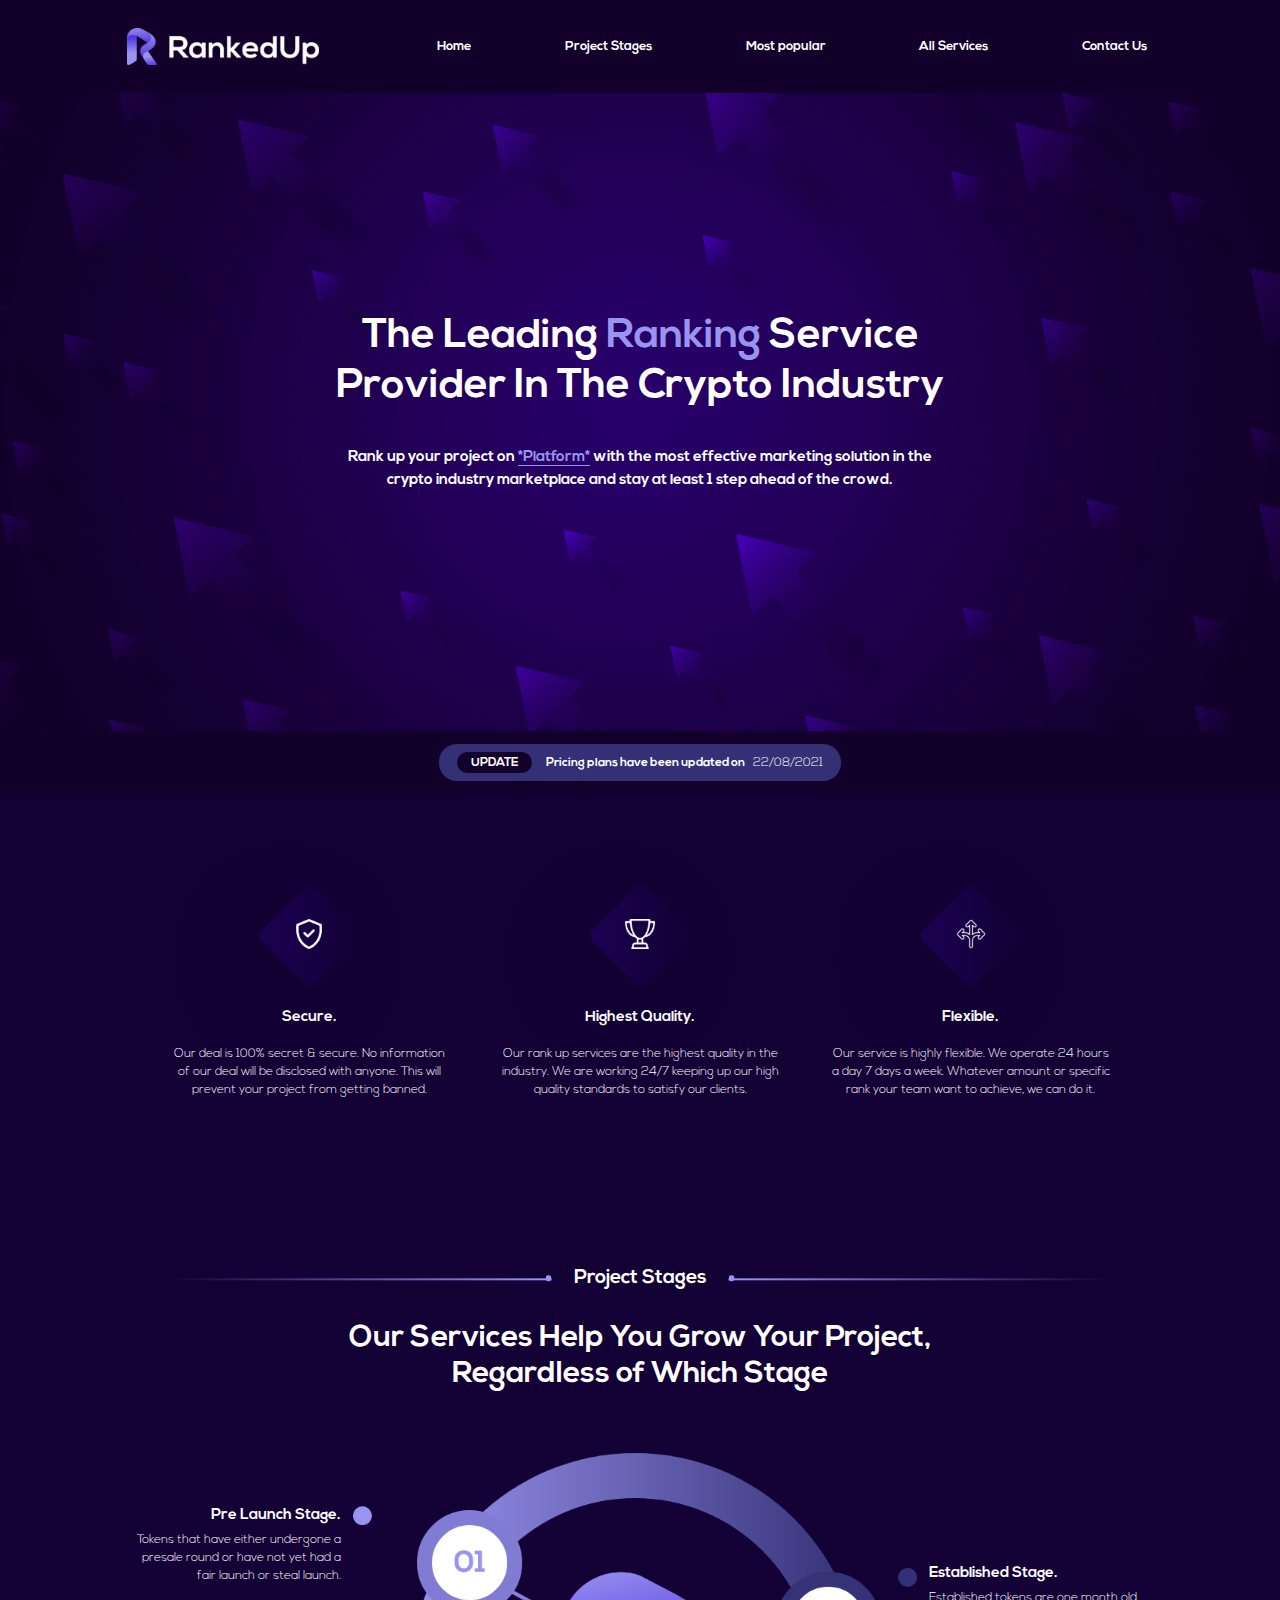
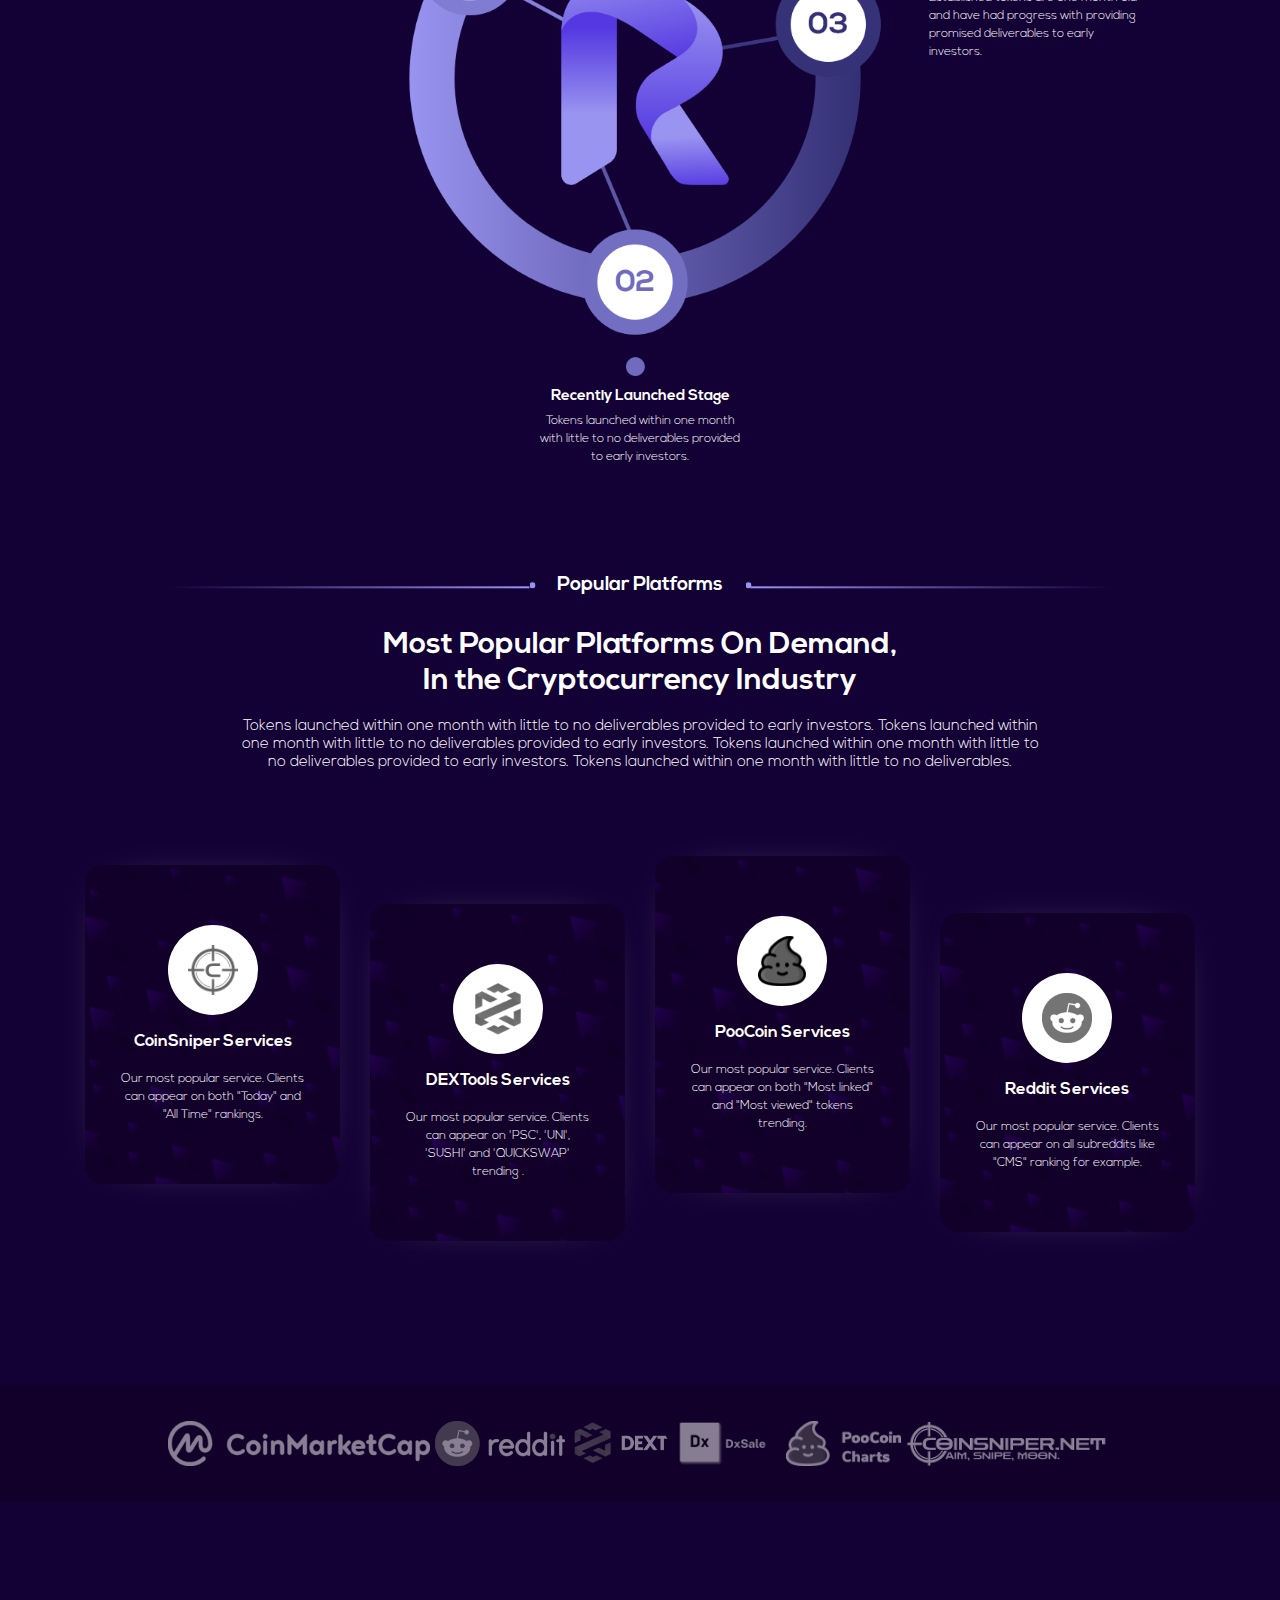
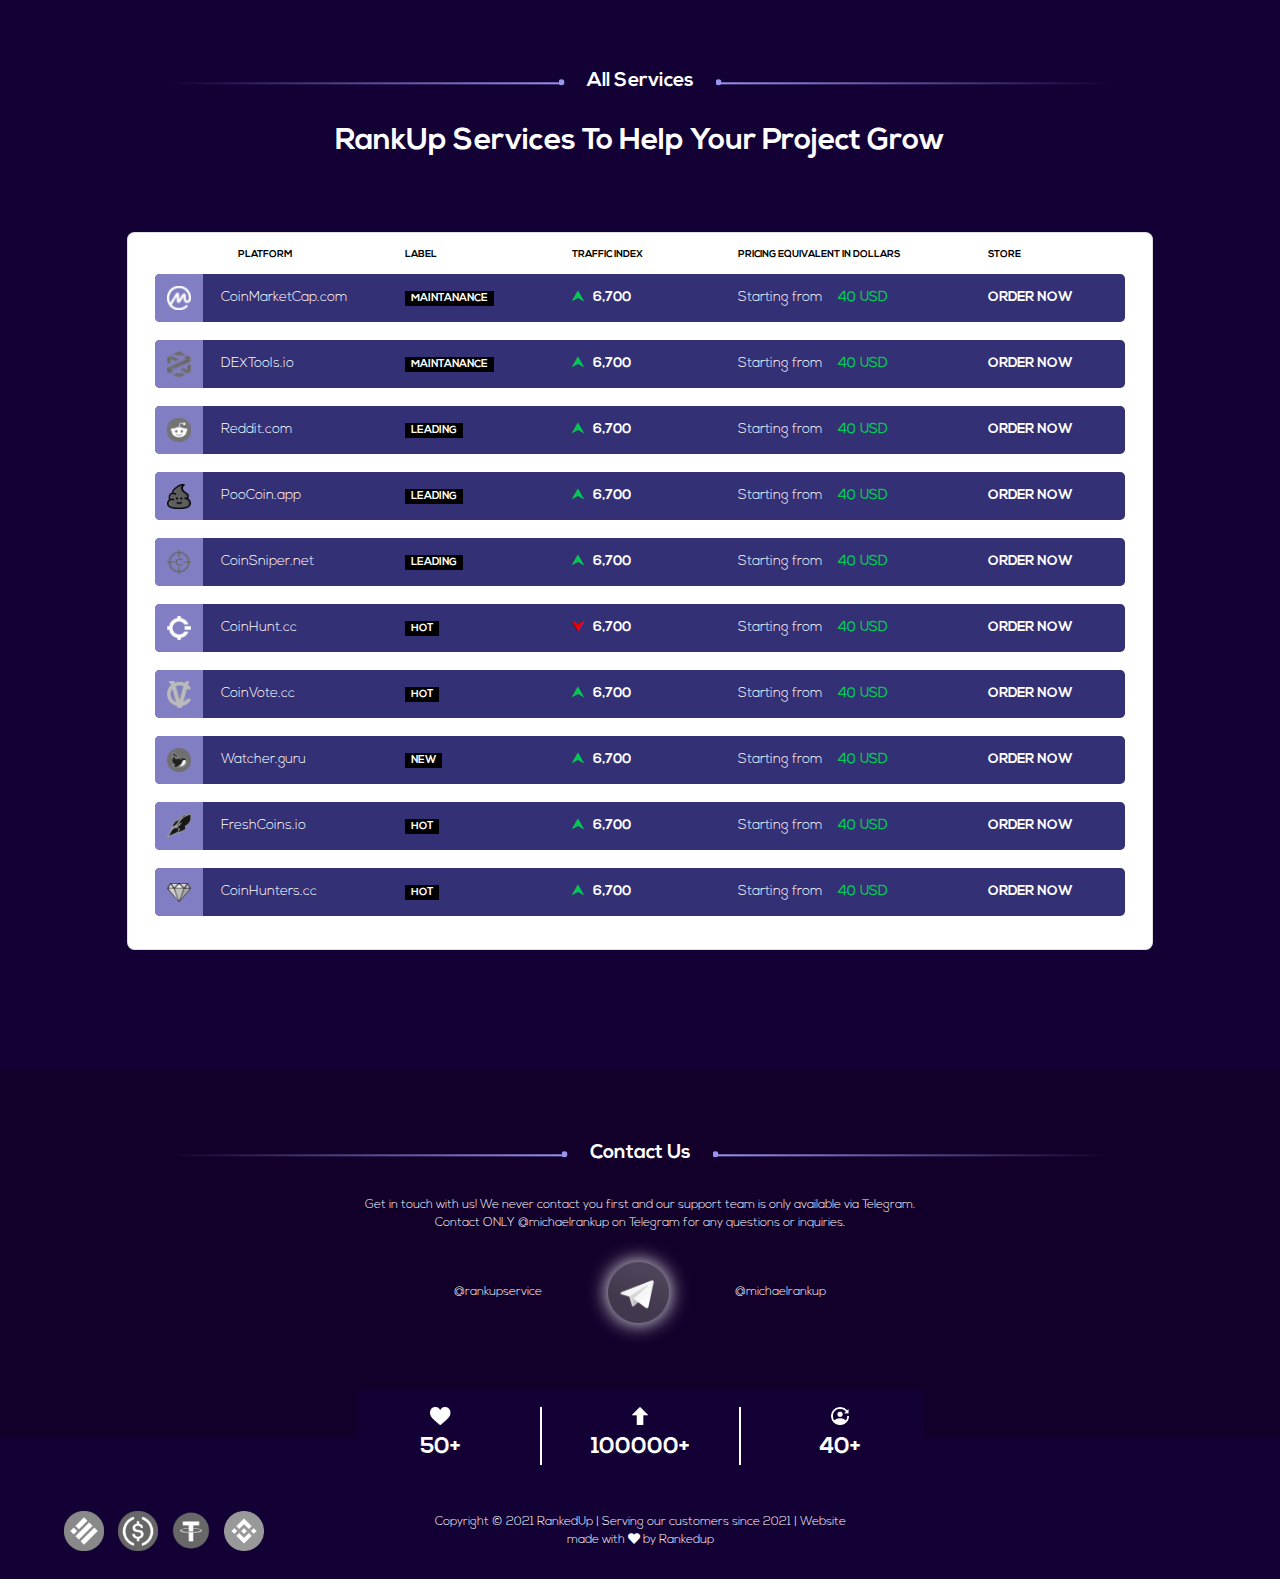
==== commit 1b59b70d: "inner page design started" ====
--- a/index.html
+++ b/index.html
@@ -14,7 +14,7 @@
     <header class="header py-4">
             <div class="header--nav">
                 <nav class="navbar navbar-expand-lg">
-                    <div class="container c--custom">
+                    <div class="container c--custom--2">
                         <a class="navbar-brand" href="index.html">
                             <img id="brand" src="./img/logo.png" class="img-fluid" alt="RankedUp.io">
                         </a>
@@ -24,19 +24,19 @@
                         <div class="collapse navbar-collapse" id="navbarSupportedContent">
                             <ul class="navbar-nav ml-lg-auto mb-0 menu">
                                 <li class="nav-item ml-lg-4">
-                                    <a class="nav-link bold--17" href="#home">Home</a>
+                                    <a class="nav-link bold--17" href="index.html#home">Home</a>
                                 </li>
                                 <li class="nav-item ml-lg-4">
-                                    <a class="nav-link bold--17" href="#project-stages">Project Stages</a>
+                                    <a class="nav-link bold--17" href="index.html#project-stages">Project Stages</a>
                                 </li>
                                 <li class="nav-item ml-lg-4">
-                                    <a class="nav-link bold--17" href="#popular">Most popular</a>
+                                    <a class="nav-link bold--17" href="index.html#popular">Most popular</a>
                                 </li>
                                 <li class="nav-item ml-lg-4">
-                                    <a class="nav-link bold--17" href="#services">All Services</a>
+                                    <a class="nav-link bold--17" href="index.html#services">All Services</a>
                                 </li>
                                 <li class="nav-item ml-lg-4">
-                                    <a class="nav-link bold--17" href="#contact">Contact Us</a>
+                                    <a class="nav-link bold--17" href="index.html#contact">Contact Us</a>
                                 </li>
                             </ul>
                         </div>
@@ -680,6 +680,7 @@
     <script src="./js/script.js"></script>
 
     <script>
+         //go back to top
         $('#backToTop').gotop();
 
         //table design for smaller devices
--- a/css/style.css
+++ b/css/style.css
@@ -217,6 +217,10 @@
   right: 0;
   top: 0;
   z-index: 9999;
+}
+
+.header .c--custom--2 {
+  max-width: 88rem;
 }
 
 .header .header--nav #brand {
@@ -523,6 +527,12 @@
   }
 }
 
+@media (min-width: 355px) and (max-width: 366px) {
+  .project .project--title h2::before, .project .project--title h2::after {
+    width: 6rem;
+  }
+}
+
 .project .project--title h2::before {
   left: 0;
   margin-right: .5rem;
@@ -855,6 +865,12 @@
   }
 }
 
+@media (min-width: 355px) and (max-width: 366px) {
+  .popular .popular--title h2::before, .popular .popular--title h2::after {
+    width: 5rem;
+  }
+}
+
 .popular .popular--title h2::before {
   left: 0;
   margin-right: .5rem;
@@ -1229,6 +1245,12 @@
   }
 }
 
+@media (min-width: 355px) and (max-width: 366px) {
+  .service .service--title h2::before, .service .service--title h2::after {
+    width: 7rem;
+  }
+}
+
 .service .service--title h2::before {
   left: 0;
   margin-right: .5rem;
@@ -1666,6 +1688,12 @@
   }
 }
 
+@media (min-width: 355px) and (max-width: 366px) {
+  .contact .contact--title h2::before, .contact .contact--title h2::after {
+    width: 7.5rem;
+  }
+}
+
 .contact .contact--title h2::before {
   left: 0;
   margin-right: .5rem;
@@ -1849,4 +1877,118 @@
     right: 2.5rem !important;
   }
 }
+
+/* inner page */
+.page {
+  min-height: 55rem;
+}
+
+.page .c--custom--2 {
+  max-width: 88rem;
+}
+
+.page .page--title {
+  padding: 6.5rem 0 2rem 0;
+}
+
+.page .page--title h2 {
+  position: relative;
+  right: 50%;
+  left: 50%;
+  -webkit-transform: translate(-50%, -50%);
+          transform: translate(-50%, -50%);
+}
+
+.page .page--title h2::before, .page .page--title h2::after {
+  position: absolute;
+  content: "";
+  width: 32rem;
+  height: 0.2rem;
+  top: .95rem;
+  background: -webkit-gradient(linear, right top, left top, from(#ffffff00), to(#9994F0));
+  background: linear-gradient(right, #ffffff00 0%, #9994F0 100%);
+}
+
+@media (max-width: 575.98px) {
+  .page .page--title h2::before, .page .page--title h2::after {
+    width: 9rem;
+  }
+}
+
+@media (min-width: 576px) and (max-width: 767.98px) {
+  .page .page--title h2::before, .page .page--title h2::after {
+    width: 23rem;
+  }
+}
+
+@media (min-width: 768px) and (max-width: 991.98px) {
+  .page .page--title h2::before, .page .page--title h2::after {
+    width: 23rem;
+  }
+}
+
+@media (max-width: 320px) {
+  .page .page--title h2::before, .page .page--title h2::after {
+    width: 4.5rem;
+  }
+}
+
+@media (min-width: 321px) and (max-width: 376px) {
+  .page .page--title h2::before, .page .page--title h2::after {
+    width: 6.5rem;
+  }
+}
+
+@media (min-width: 355px) and (max-width: 366px) {
+  .page .page--title h2::before, .page .page--title h2::after {
+    width: 6rem;
+  }
+}
+
+.page .page--title h2::before {
+  left: 0;
+  margin-right: .5rem;
+  background: -webkit-gradient(linear, left top, right top, from(#ffffff00), to(#9994F0));
+  background: linear-gradient(left, #ffffff00 0%, #9994F0 100%);
+}
+
+.page .page--title h2::after {
+  right: 0;
+  margin-left: .5rem;
+  border: 0;
+}
+
+.page .page--title h2 img {
+  width: .5rem;
+  height: 1rem;
+}
+
+.page .page--top {
+  min-height: auto;
+}
+
+.page .page--top .banner {
+  border: 5px solid var(--color_purple);
+  border-radius: 30px;
+}
+
+@media (max-width: 991.98px) {
+  .page .page--top h1 {
+    font-size: 1.5rem;
+  }
+}
+
+.page .page--top h2 {
+  color: var(--color_purple);
+}
+
+@media (max-width: 991.98px) {
+  .page .page--top h2 {
+    font-size: 1.25rem;
+  }
+}
+
+.page01 {
+  padding-bottom: 7rem;
+}
 /*# sourceMappingURL=style.css.map */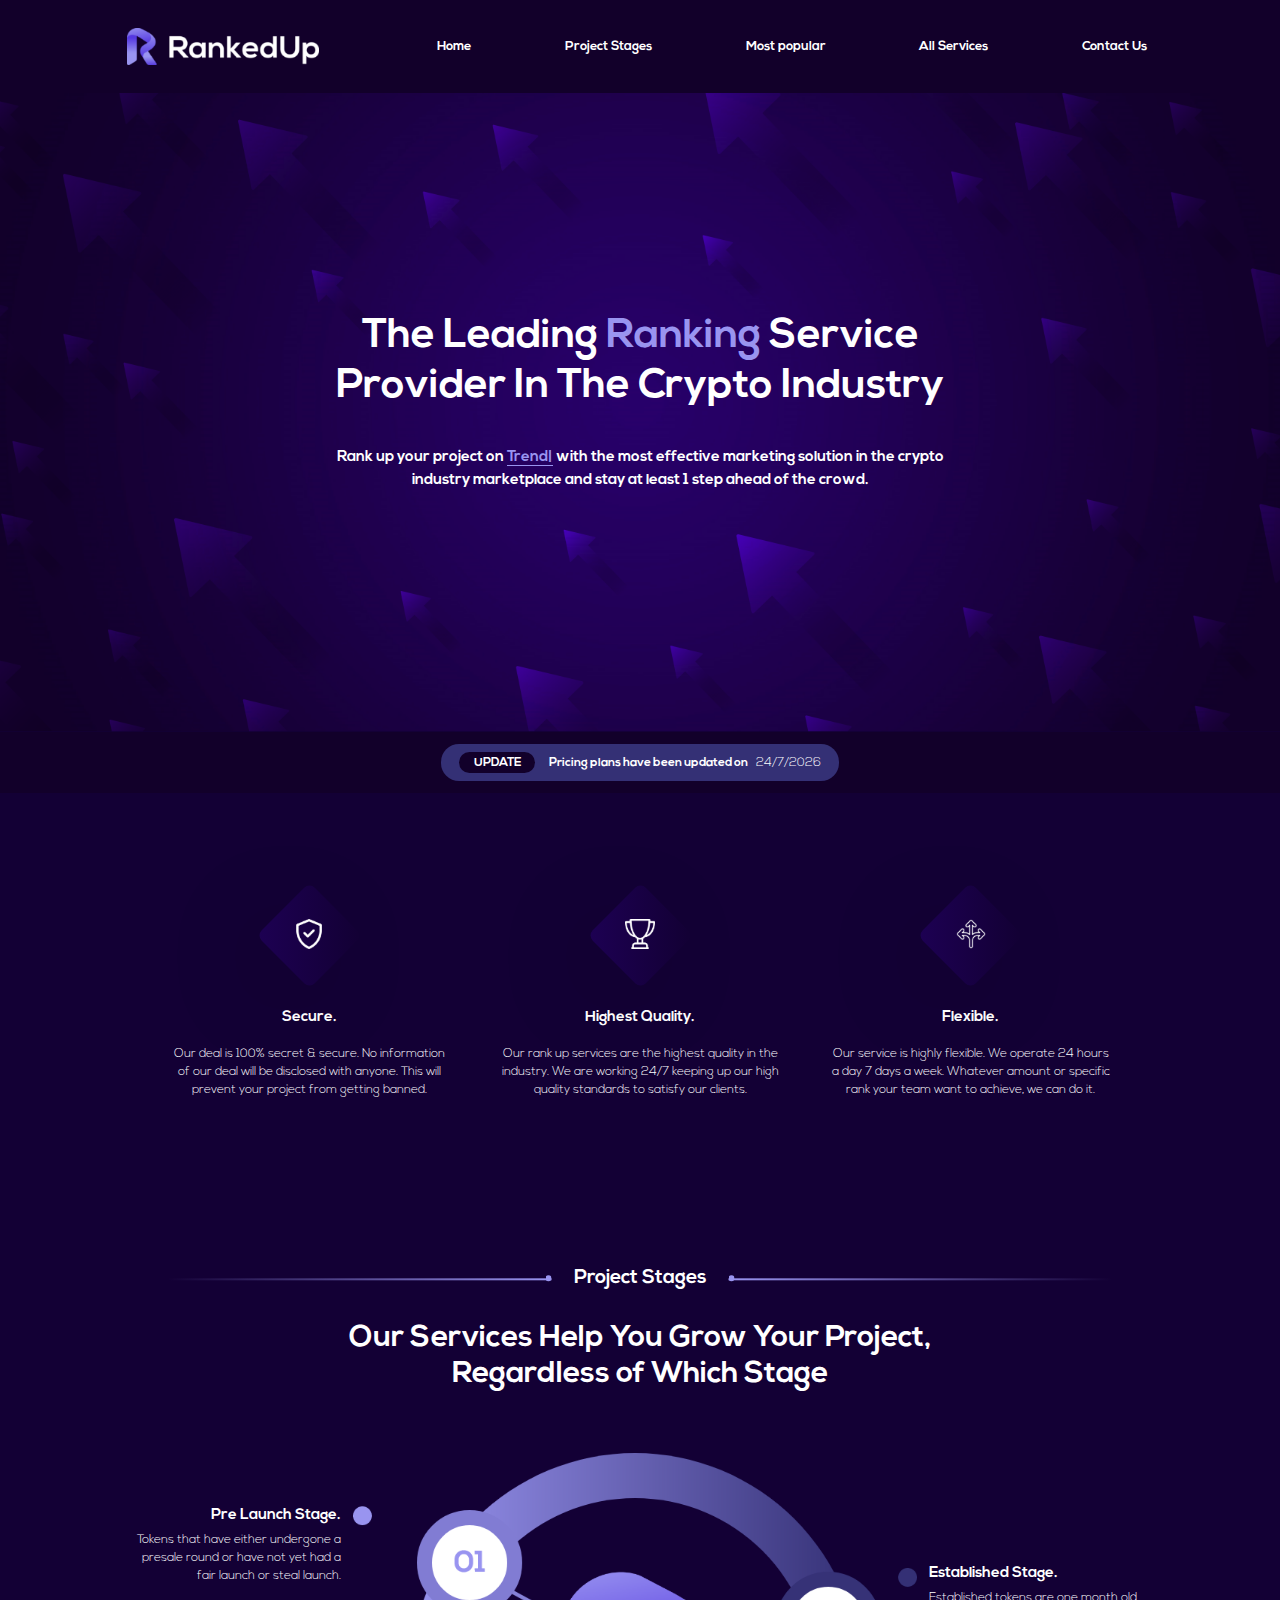
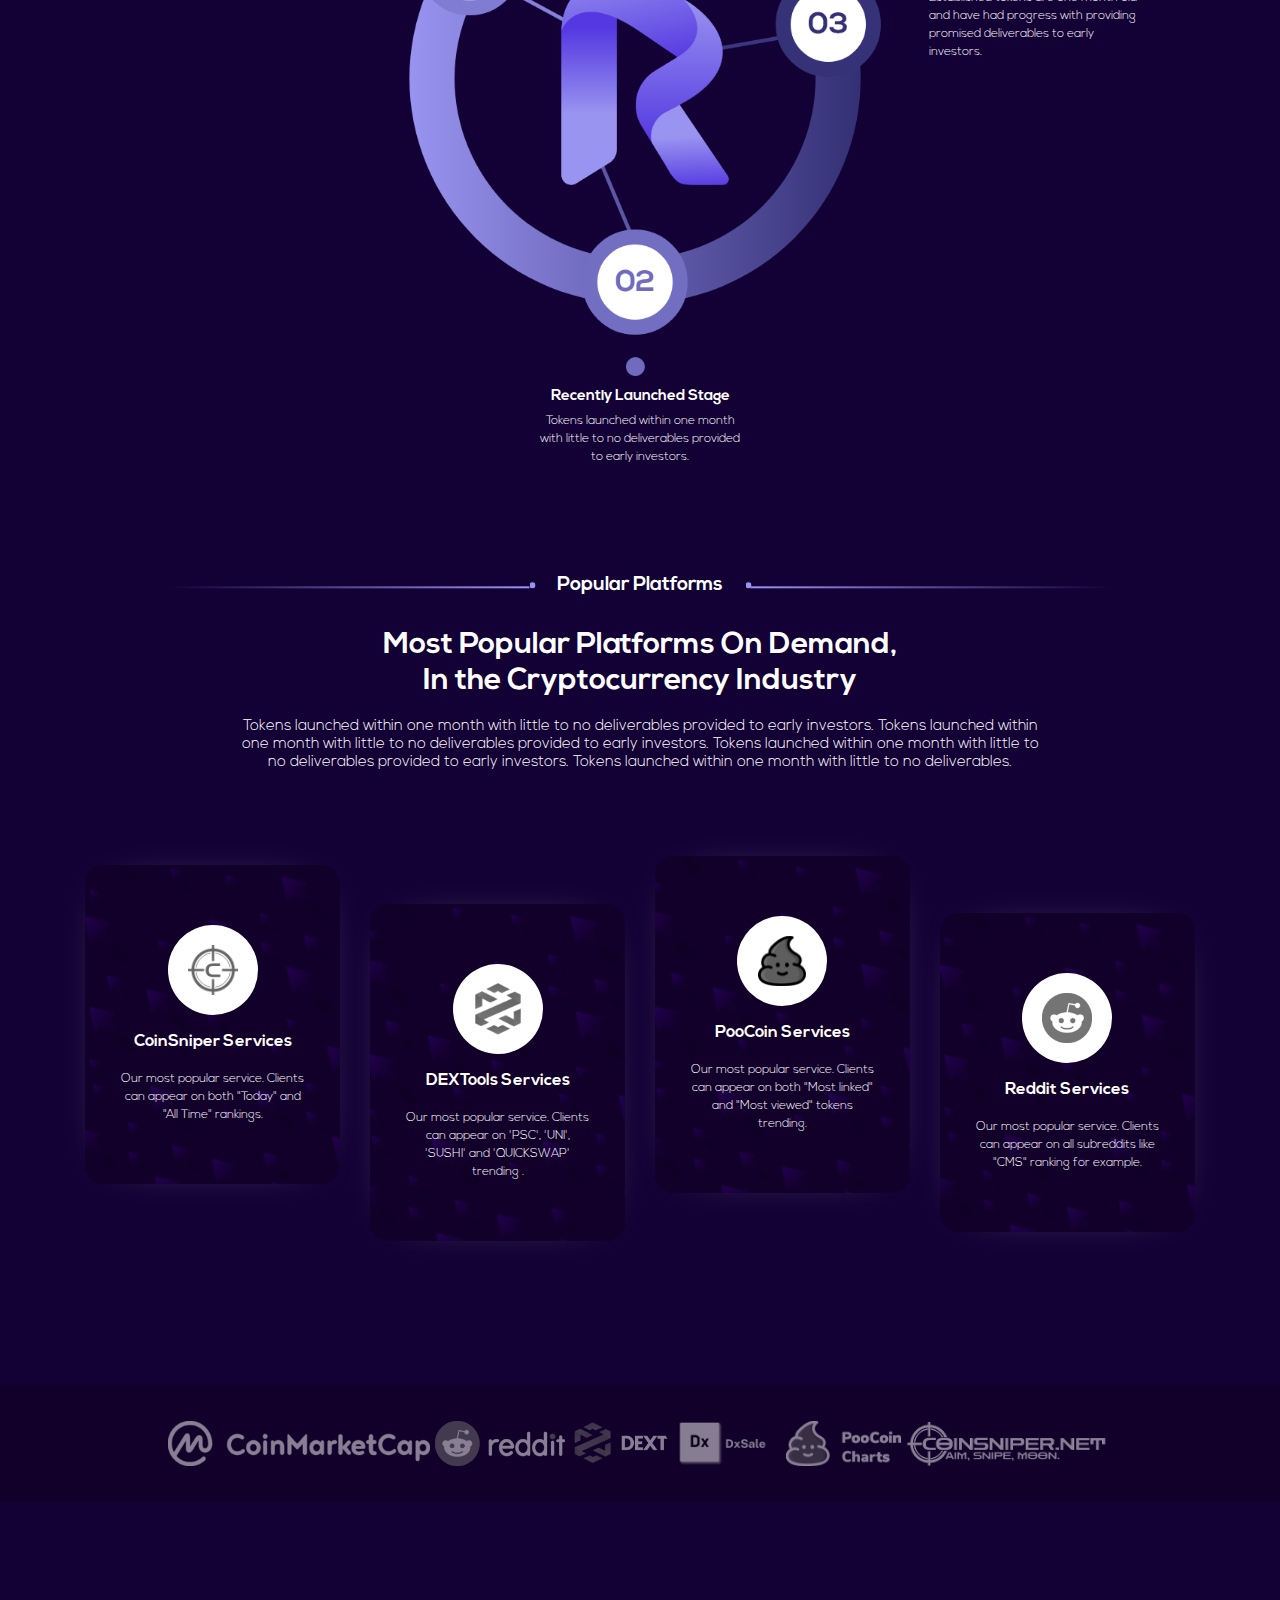
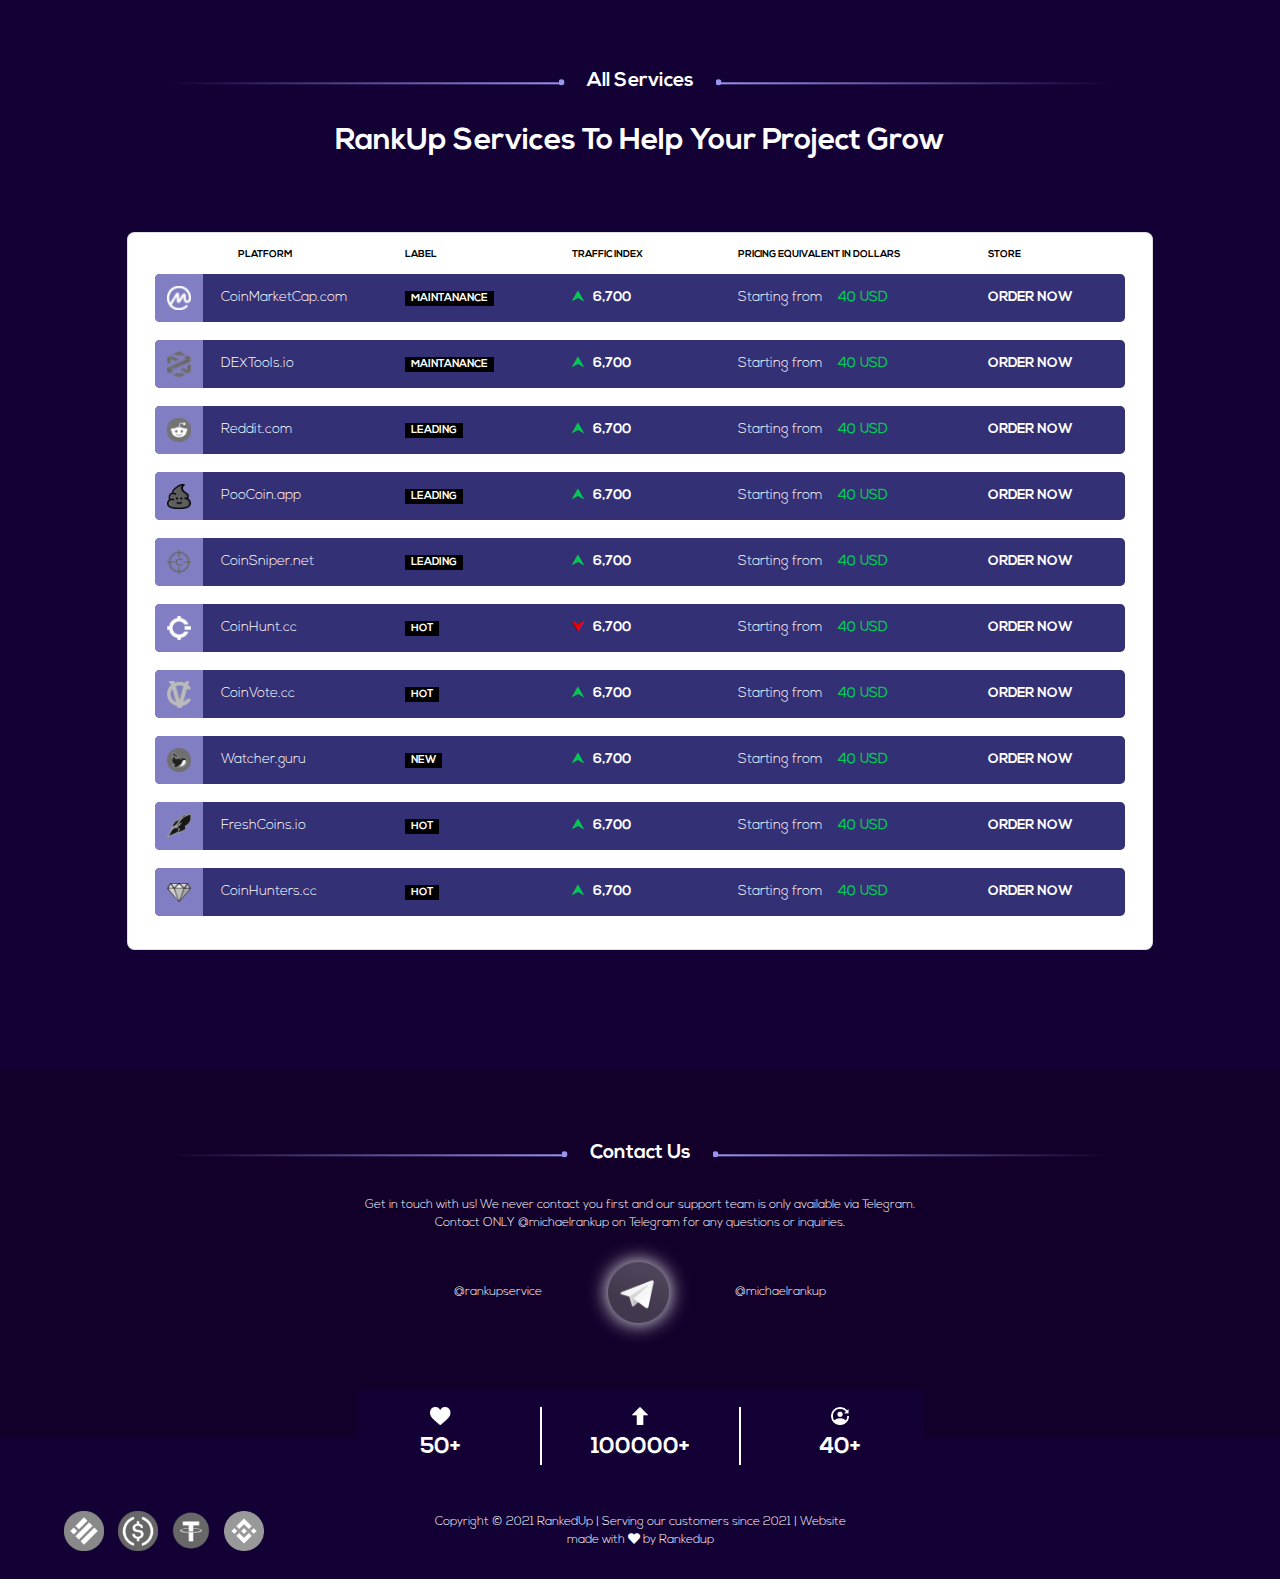
==== commit 76a29054: "typed js and counter js added" ====
--- a/index.html
+++ b/index.html
@@ -52,7 +52,7 @@
                     <div class="hero--top">
                         <div class="top">
                             <h1 class="text-center bold--55">The Leading <span>Ranking</span> Service Provider In The Crypto Industry</h1>
-                            <p class="text-center mt-5 bold--20">Rank up your project on <span>*Platform*</span> with the most effective marketing solution in the crypto industry marketplace and stay at least 1 step ahead of the crowd.</p>
+                            <p class="text-center mt-5 bold--20">Rank up your project on <span class="element"></span> with the most effective marketing solution in the crypto industry marketplace and stay at least 1 step ahead of the crowd.</p>
                         </div>
                     </div>
                 </div>
@@ -64,7 +64,7 @@
         <div class="container c--custom py-3">
           <div class="update--text">
             <p>
-                <span class="bold--16 mr-sm-3 mb-sm-0 mb-3 d-sm-inline d-block">UPDATE</span> Pricing plans have been updated on <strong class="lit--16 pl-2">22/08/2021</strong>
+                <span class="bold--16 mr-sm-3 mb-sm-0 mb-3 d-sm-inline d-block">UPDATE</span> Pricing plans have been updated on <strong class="lit--16 pl-2" id="date">22/08/2021</strong>
             </p>
           </div>
         </div>
@@ -637,19 +637,19 @@
                     <div class="col-4 counter--single" id="counter01">
                         <div class="text-center">
                             <img src="./img/like.png" alt="like" class="img-fluid mb-2">
-                            <p class="bold--30"><span class="countfect" data-num="50">50</span>+</p>
+                            <p class="bold--30"><span class="counter">50</span>+</p>
                         </div>
                     </div>
                     <div class="col-4 counter--single" id="counter02">
                         <div class="text-center">
                             <img src="./img/up-arrow.png" alt="up arrow" class="img-fluid mb-2">
-                            <p class="bold--30"><span class="countfect" data-num="100000">100000</span>+</p>
+                            <p class="bold--30"><span class="counter">100000</span>+</p>
                         </div>
                     </div>
                     <div class="col-4 counter--single" id="counter03">
                         <div class="text-center">
                             <img src="./img/profile.png" alt="profile" class="img-fluid mb-2">
-                            <p class="bold--30"><span class="countfect" data-num="40">40</span>+</p>
+                            <p class="bold--30"><span class="counter">40</span>+</p>
                         </div>
                     </div>
                 </div>
@@ -676,14 +676,33 @@
     <script src="./js/jquery-3.5.1.min.js"></script>
     <script src="./js/popper.min.js"></script>
     <script src="./js/bootstrap.min.js"></script>
+    <script src="./js/typed.js"></script>
     <script src="./js/jquery.gotop.js"></script>
+    <script src="./js/jquery.waypoints.min.js"></script>
+    <script src="./js/jquery.countup.js"></script>
     <script src="./js/script.js"></script>
 
     <script>
-         //go back to top
-        $('#backToTop').gotop();
-
-        //table design for smaller devices
+        //counter animation
+        $('.counter').countUp({
+            'time': 2000,
+            'delay': 10
+        });
+
+        //typing animation
+        var options = {
+        strings: ["Trending", "Today's Best", "All Time Best"],
+        typeSpeed: 70,
+        backSpeed: 50,
+        backDelay: 2500,
+        startDelay: 500,
+        fadeOut: false,
+        loop: true
+        };
+
+        var typed = new Typed('.element', options);
+
+        //dynamic table design for smaller devices
         function toggleOnMobile(idName){
             $("#toggleIcon-" + idName).toggleClass("fa-minus fa-plus");
 
--- a/css/style.css
+++ b/css/style.css
@@ -174,7 +174,7 @@
 }
 
 .bold--24 {
-  font-size: 4rem;
+  font-size: 1.5rem;
   font-weight: 700;
 }
 
@@ -495,6 +495,8 @@
   top: .9rem;
   background: -webkit-gradient(linear, right top, left top, from(#ffffff00), to(#9994F0));
   background: linear-gradient(right, #ffffff00 0%, #9994F0 100%);
+  background: -webkit-gradient(linear, right top, left top, from(rgba(255, 255, 255, 0)), to(#9994f0));
+  background: linear-gradient(right, rgba(255, 255, 255, 0) 0%, #9994f0 100%);
 }
 
 @media (max-width: 575.98px) {
@@ -538,6 +540,8 @@
   margin-right: .5rem;
   background: -webkit-gradient(linear, left top, right top, from(#ffffff00), to(#9994F0));
   background: linear-gradient(left, #ffffff00 0%, #9994F0 100%);
+  background: -webkit-gradient(linear, left top, right top, from(rgba(255, 255, 255, 0)), to(#9994f0));
+  background: linear-gradient(left, rgba(255, 255, 255, 0) 0%, #9994f0 100%);
 }
 
 .project .project--title h2::after {
@@ -817,6 +821,8 @@
   top: 0.96rem;
   background: -webkit-gradient(linear, right top, left top, from(#ffffff00), to(#9994F0));
   background: linear-gradient(right, #ffffff00 0%, #9994F0 100%);
+  background: -webkit-gradient(linear, right top, left top, from(rgba(255, 255, 255, 0)), to(#9994f0));
+  background: linear-gradient(right, rgba(255, 255, 255, 0) 0%, #9994f0 100%);
 }
 
 @media (max-width: 575.98px) {
@@ -876,6 +882,8 @@
   margin-right: .5rem;
   background: -webkit-gradient(linear, left top, right top, from(#ffffff00), to(#9994F0));
   background: linear-gradient(left, #ffffff00 0%, #9994F0 100%);
+  background: -webkit-gradient(linear, left top, right top, from(rgba(255, 255, 255, 0)), to(#9994f0));
+  background: linear-gradient(left, rgba(255, 255, 255, 0) 0%, #9994f0 100%);
 }
 
 .popular .popular--title h2::after {
@@ -1213,6 +1221,8 @@
   top: .95rem;
   background: -webkit-gradient(linear, right top, left top, from(#ffffff00), to(#9994F0));
   background: linear-gradient(right, #ffffff00 0%, #9994F0 100%);
+  background: -webkit-gradient(linear, right top, left top, from(rgba(255, 255, 255, 0)), to(#9994f0));
+  background: linear-gradient(right, rgba(255, 255, 255, 0) 0%, #9994f0 100%);
 }
 
 @media (max-width: 575.98px) {
@@ -1256,6 +1266,8 @@
   margin-right: .5rem;
   background: -webkit-gradient(linear, left top, right top, from(#ffffff00), to(#9994F0));
   background: linear-gradient(left, #ffffff00 0%, #9994F0 100%);
+  background: -webkit-gradient(linear, left top, right top, from(rgba(255, 255, 255, 0)), to(#9994f0));
+  background: linear-gradient(left, rgba(255, 255, 255, 0) 0%, #9994f0 100%);
 }
 
 .service .service--title h2::after {
@@ -1606,6 +1618,12 @@
 }
 
 @media (max-width: 575.98px) {
+  .service .service--table .service--card .card--data .inserted .price p span {
+    display: block;
+  }
+}
+
+@media (max-width: 575.98px) {
   .service .service--table .service--card .card--data .inserted .headlines {
     width: 50%;
     background-color: white;
@@ -1640,6 +1658,8 @@
   top: .96rem;
   background: -webkit-gradient(linear, right top, left top, from(#ffffff00), to(#9994F0));
   background: linear-gradient(right, #ffffff00 0%, #9994F0 100%);
+  background: -webkit-gradient(linear, right top, left top, from(rgba(255, 255, 255, 0)), to(#9994f0));
+  background: linear-gradient(right, rgba(255, 255, 255, 0) 0%, #9994f0 100%);
 }
 
 @media (max-width: 575.98px) {
@@ -1699,6 +1719,8 @@
   margin-right: .5rem;
   background: -webkit-gradient(linear, left top, right top, from(#ffffff00), to(#9994F0));
   background: linear-gradient(left, #ffffff00 0%, #9994F0 100%);
+  background: -webkit-gradient(linear, left top, right top, from(rgba(255, 255, 255, 0)), to(#9994f0));
+  background: linear-gradient(left, rgba(255, 255, 255, 0) 0%, #9994f0 100%);
 }
 
 .contact .contact--title h2::after {
@@ -1881,6 +1903,7 @@
 /* inner page */
 .page {
   min-height: 55rem;
+  padding-bottom: 7rem;
 }
 
 .page .c--custom--2 {
@@ -1907,6 +1930,8 @@
   top: .95rem;
   background: -webkit-gradient(linear, right top, left top, from(#ffffff00), to(#9994F0));
   background: linear-gradient(right, #ffffff00 0%, #9994F0 100%);
+  background: -webkit-gradient(linear, right top, left top, from(rgba(255, 255, 255, 0)), to(#9994f0));
+  background: linear-gradient(right, rgba(255, 255, 255, 0) 0%, #9994f0 100%);
 }
 
 @media (max-width: 575.98px) {
@@ -1950,6 +1975,8 @@
   margin-right: .5rem;
   background: -webkit-gradient(linear, left top, right top, from(#ffffff00), to(#9994F0));
   background: linear-gradient(left, #ffffff00 0%, #9994F0 100%);
+  background: -webkit-gradient(linear, left top, right top, from(rgba(255, 255, 255, 0)), to(#9994f0));
+  background: linear-gradient(left, rgba(255, 255, 255, 0) 0%, #9994f0 100%);
 }
 
 .page .page--title h2::after {
@@ -1968,8 +1995,20 @@
 }
 
 .page .page--top .banner {
-  border: 5px solid var(--color_purple);
-  border-radius: 30px;
+  border: 0.3125rem solid var(--color_purple);
+  border-radius: 1.875rem;
+}
+
+@media (max-width: 575.98px) {
+  .page .page--top .banner {
+    width: 25rem;
+  }
+}
+
+@media (max-width: 320px) {
+  .page .page--top .banner {
+    width: 22rem;
+  }
 }
 
 @media (max-width: 991.98px) {
@@ -1988,7 +2027,605 @@
   }
 }
 
-.page01 {
-  padding-bottom: 7rem;
+@media (max-width: 320px) {
+  .page .page--top p {
+    font-size: .93rem;
+  }
+}
+
+/* pricing starts */
+.pricing .c--custom--2 {
+  max-width: 88rem;
+}
+
+.pricing .pricing--title {
+  margin: 4rem 0 3rem 0;
+}
+
+.pricing .pricing--title img {
+  width: auto;
+  height: auto;
+}
+
+@media (max-width: 575.98px) {
+  .pricing .pricing--title img {
+    width: 3rem;
+  }
+}
+
+@media (min-width: 576px) and (max-width: 767.98px) {
+  .pricing .pricing--title img {
+    width: 3rem;
+  }
+}
+
+@media (min-width: 768px) and (max-width: 991.98px) {
+  .pricing .pricing--title img {
+    width: 3rem;
+  }
+}
+
+@media (min-width: 992px) and (max-width: 1299.98px) {
+  .pricing .pricing--title img {
+    width: 3rem;
+  }
+}
+
+@media (min-width: 1300px) and (max-width: 1531.98px) {
+  .pricing .pricing--title img {
+    width: 4rem;
+  }
+}
+
+.pricing .pricing--title h2 {
+  position: relative;
+  right: 50%;
+  left: 50%;
+  -webkit-transform: translate(-50%, -50%);
+          transform: translate(-50%, -50%);
+}
+
+.pricing .pricing--title h2::before, .pricing .pricing--title h2::after {
+  position: absolute;
+  content: "";
+  width: 31.5rem;
+  height: 0.2rem;
+  top: 0;
+  background: -webkit-gradient(linear, right top, left top, from(#ffffff00), to(#9994F0));
+  background: linear-gradient(right, #ffffff00 0%, #9994F0 100%);
+  background: -webkit-gradient(linear, right top, left top, from(rgba(255, 255, 255, 0)), to(#9994f0));
+  background: linear-gradient(right, rgba(255, 255, 255, 0) 0%, #9994f0 100%);
+}
+
+@media (max-width: 575.98px) {
+  .pricing .pricing--title h2::before, .pricing .pricing--title h2::after {
+    width: 8.5rem;
+  }
+}
+
+@media (min-width: 576px) and (max-width: 767.98px) {
+  .pricing .pricing--title h2::before, .pricing .pricing--title h2::after {
+    width: 22.5rem;
+  }
+}
+
+@media (min-width: 768px) and (max-width: 991.98px) {
+  .pricing .pricing--title h2::before, .pricing .pricing--title h2::after {
+    width: 22.5rem;
+  }
+}
+
+@media (max-width: 320px) {
+  .pricing .pricing--title h2::before, .pricing .pricing--title h2::after {
+    width: 4rem;
+  }
+}
+
+@media (min-width: 321px) and (max-width: 376px) {
+  .pricing .pricing--title h2::before, .pricing .pricing--title h2::after {
+    width: 6.5rem;
+  }
+}
+
+@media (min-width: 355px) and (max-width: 366px) {
+  .pricing .pricing--title h2::before, .pricing .pricing--title h2::after {
+    width: 5.8rem;
+  }
+}
+
+.pricing .pricing--title h2::before {
+  left: 0;
+  margin-right: .5rem;
+  background: -webkit-gradient(linear, left top, right top, from(#ffffff00), to(#9994F0));
+  background: linear-gradient(left, #ffffff00 0%, #9994F0 100%);
+  background: -webkit-gradient(linear, left top, right top, from(rgba(255, 255, 255, 0)), to(#9994f0));
+  background: linear-gradient(left, rgba(255, 255, 255, 0) 0%, #9994f0 100%);
+}
+
+.pricing .pricing--title h2::after {
+  right: 0;
+  margin-left: .5rem;
+  border: 0;
+}
+
+.pricing .pricing--title h2 img {
+  position: relative;
+  bottom: .9rem;
+  width: .5rem;
+  height: 1rem;
+}
+
+.pricing .pricing--title .reddit::before, .pricing .pricing--title .reddit::after {
+  width: 35rem;
+}
+
+@media (max-width: 575.98px) {
+  .pricing .pricing--title .reddit::before, .pricing .pricing--title .reddit::after {
+    width: 12rem;
+  }
+}
+
+@media (min-width: 576px) and (max-width: 767.98px) {
+  .pricing .pricing--title .reddit::before, .pricing .pricing--title .reddit::after {
+    width: 26rem;
+  }
+}
+
+@media (min-width: 768px) and (max-width: 991.98px) {
+  .pricing .pricing--title .reddit::before, .pricing .pricing--title .reddit::after {
+    width: 26rem;
+  }
+}
+
+@media (max-width: 320px) {
+  .pricing .pricing--title .reddit::before, .pricing .pricing--title .reddit::after {
+    width: 7.5rem;
+  }
+}
+
+@media (min-width: 321px) and (max-width: 376px) {
+  .pricing .pricing--title .reddit::before, .pricing .pricing--title .reddit::after {
+    width: 10rem;
+  }
+}
+
+@media (min-width: 355px) and (max-width: 366px) {
+  .pricing .pricing--title .reddit::before, .pricing .pricing--title .reddit::after {
+    width: 9.4rem;
+  }
+}
+
+.pricing .pricing--title .poocoin::before, .pricing .pricing--title .poocoin::after {
+  width: 34.5rem;
+}
+
+@media (max-width: 575.98px) {
+  .pricing .pricing--title .poocoin::before, .pricing .pricing--title .poocoin::after {
+    width: 11rem;
+  }
+}
+
+@media (min-width: 576px) and (max-width: 767.98px) {
+  .pricing .pricing--title .poocoin::before, .pricing .pricing--title .poocoin::after {
+    width: 25.5rem;
+  }
+}
+
+@media (min-width: 768px) and (max-width: 991.98px) {
+  .pricing .pricing--title .poocoin::before, .pricing .pricing--title .poocoin::after {
+    width: 25.5rem;
+  }
+}
+
+@media (min-width: 992px) and (max-width: 1299.98px) {
+  .pricing .pricing--title .poocoin::before, .pricing .pricing--title .poocoin::after {
+    width: 34rem;
+  }
+}
+
+@media (min-width: 1300px) and (max-width: 1531.98px) {
+  .pricing .pricing--title .poocoin::before, .pricing .pricing--title .poocoin::after {
+    width: 34rem;
+  }
+}
+
+@media (max-width: 320px) {
+  .pricing .pricing--title .poocoin::before, .pricing .pricing--title .poocoin::after {
+    width: 7rem;
+  }
+}
+
+@media (min-width: 321px) and (max-width: 376px) {
+  .pricing .pricing--title .poocoin::before, .pricing .pricing--title .poocoin::after {
+    width: 9rem;
+  }
+}
+
+@media (min-width: 355px) and (max-width: 366px) {
+  .pricing .pricing--title .poocoin::before, .pricing .pricing--title .poocoin::after {
+    width: 8.5rem;
+  }
+}
+
+.pricing .pricing--title .coinsniper::before, .pricing .pricing--title .coinsniper::after {
+  width: 33.5rem;
+}
+
+@media (max-width: 575.98px) {
+  .pricing .pricing--title .coinsniper::before, .pricing .pricing--title .coinsniper::after {
+    width: 10rem;
+  }
+}
+
+@media (min-width: 576px) and (max-width: 767.98px) {
+  .pricing .pricing--title .coinsniper::before, .pricing .pricing--title .coinsniper::after {
+    width: 24.5rem;
+  }
+}
+
+@media (min-width: 768px) and (max-width: 991.98px) {
+  .pricing .pricing--title .coinsniper::before, .pricing .pricing--title .coinsniper::after {
+    width: 24.5rem;
+  }
+}
+
+@media (min-width: 992px) and (max-width: 1299.98px) {
+  .pricing .pricing--title .coinsniper::before, .pricing .pricing--title .coinsniper::after {
+    width: 33rem;
+  }
+}
+
+@media (min-width: 1300px) and (max-width: 1531.98px) {
+  .pricing .pricing--title .coinsniper::before, .pricing .pricing--title .coinsniper::after {
+    width: 33rem;
+  }
+}
+
+@media (max-width: 320px) {
+  .pricing .pricing--title .coinsniper::before, .pricing .pricing--title .coinsniper::after {
+    width: 6rem;
+  }
+}
+
+@media (min-width: 321px) and (max-width: 376px) {
+  .pricing .pricing--title .coinsniper::before, .pricing .pricing--title .coinsniper::after {
+    width: 8rem;
+  }
+}
+
+@media (min-width: 355px) and (max-width: 366px) {
+  .pricing .pricing--title .coinsniper::before, .pricing .pricing--title .coinsniper::after {
+    width: 7.5rem;
+  }
+}
+
+.pricing .pricing--title .coinhunt::before, .pricing .pricing--title .coinhunt::after {
+  width: 34rem;
+}
+
+@media (max-width: 575.98px) {
+  .pricing .pricing--title .coinhunt::before, .pricing .pricing--title .coinhunt::after {
+    width: 11rem;
+  }
+}
+
+@media (min-width: 576px) and (max-width: 767.98px) {
+  .pricing .pricing--title .coinhunt::before, .pricing .pricing--title .coinhunt::after {
+    width: 25rem;
+  }
+}
+
+@media (min-width: 768px) and (max-width: 991.98px) {
+  .pricing .pricing--title .coinhunt::before, .pricing .pricing--title .coinhunt::after {
+    width: 25rem;
+  }
+}
+
+@media (max-width: 320px) {
+  .pricing .pricing--title .coinhunt::before, .pricing .pricing--title .coinhunt::after {
+    width: 6.5rem;
+  }
+}
+
+@media (min-width: 321px) and (max-width: 376px) {
+  .pricing .pricing--title .coinhunt::before, .pricing .pricing--title .coinhunt::after {
+    width: 8.5rem;
+  }
+}
+
+@media (min-width: 355px) and (max-width: 366px) {
+  .pricing .pricing--title .coinhunt::before, .pricing .pricing--title .coinhunt::after {
+    width: 8rem;
+  }
+}
+
+.pricing .pricing--title .dxsale::before, .pricing .pricing--title .dxsale::after {
+  width: 35rem;
+}
+
+@media (max-width: 575.98px) {
+  .pricing .pricing--title .dxsale::before, .pricing .pricing--title .dxsale::after {
+    width: 11.5rem;
+  }
+}
+
+@media (min-width: 576px) and (max-width: 767.98px) {
+  .pricing .pricing--title .dxsale::before, .pricing .pricing--title .dxsale::after {
+    width: 26rem;
+  }
+}
+
+@media (min-width: 768px) and (max-width: 991.98px) {
+  .pricing .pricing--title .dxsale::before, .pricing .pricing--title .dxsale::after {
+    width: 26rem;
+  }
+}
+
+@media (min-width: 992px) and (max-width: 1299.98px) {
+  .pricing .pricing--title .dxsale::before, .pricing .pricing--title .dxsale::after {
+    width: 34.5rem;
+  }
+}
+
+@media (min-width: 1300px) and (max-width: 1531.98px) {
+  .pricing .pricing--title .dxsale::before, .pricing .pricing--title .dxsale::after {
+    width: 34.5rem;
+  }
+}
+
+@media (max-width: 320px) {
+  .pricing .pricing--title .dxsale::before, .pricing .pricing--title .dxsale::after {
+    width: 7.5rem;
+  }
+}
+
+@media (min-width: 321px) and (max-width: 376px) {
+  .pricing .pricing--title .dxsale::before, .pricing .pricing--title .dxsale::after {
+    width: 9.5rem;
+  }
+}
+
+@media (min-width: 355px) and (max-width: 366px) {
+  .pricing .pricing--title .dxsale::before, .pricing .pricing--title .dxsale::after {
+    width: 9rem;
+  }
+}
+
+.pricing .pricing--cards {
+  margin-bottom: 5rem;
+}
+
+.pricing .pricing--cards .nav-pills {
+  border-radius: 1.875rem;
+}
+
+@media (max-width: 575.98px) {
+  .pricing .pricing--cards .nav-pills .nav-item {
+    width: 80%;
+    text-align: center;
+    margin-bottom: .5rem;
+  }
+}
+
+.pricing .pricing--cards .nav-pills .nav-item .nav-link {
+  border-radius: 0;
+  background-color: var(--color_white);
+  color: var(--color_lightblue);
+  padding: 1.5rem 0;
+}
+
+@media (max-width: 575.98px) {
+  .pricing .pricing--cards .nav-pills .nav-item .nav-link {
+    padding: 1.5rem 0;
+  }
+}
+
+@media (min-width: 575.98px) {
+  .pricing .pricing--cards .nav-pills .nav-item .nav-link {
+    width: 20rem;
+  }
+}
+
+.pricing .pricing--cards .nav-pills .nav-item .active {
+  background-color: var(--color_lightblue);
+  color: var(--color_white);
+}
+
+@media (max-width: 575.98px) {
+  .pricing .pricing--cards .nav-pills .nav-item .active {
+    border-radius: 1.875rem !important;
+  }
+}
+
+.pricing .pricing--cards .nav-pills .left--radius .nav-link {
+  border-top-left-radius: 1.875rem;
+  border-bottom-left-radius: 1.875rem;
+  border-top-right-radius: 0;
+  border-bottom-right-radius: 0;
+}
+
+@media (max-width: 575.98px) {
+  .pricing .pricing--cards .nav-pills .left--radius .nav-link {
+    border-radius: 0;
+  }
+}
+
+@media (min-width: 576px) {
+  .pricing .pricing--cards .nav-pills .left--radius .nav-link {
+    padding-right: 4rem;
+    text-align: right;
+  }
+}
+
+.pricing .pricing--cards .nav-pills .middle--radius .nav-link {
+  border-right: 1px solid rgba(0, 0, 0, 0.1);
+  border-left: 1px solid rgba(0, 0, 0, 0.1);
+  border-radius: 0;
+  text-align: center;
+}
+
+.pricing .pricing--cards .nav-pills .right--radius .nav-link {
+  border-top-left-radius: 0;
+  border-bottom-left-radius: 0;
+  border-top-right-radius: 1.875rem;
+  border-bottom-right-radius: 1.875rem;
+}
+
+@media (max-width: 575.98px) {
+  .pricing .pricing--cards .nav-pills .right--radius .nav-link {
+    border-radius: 0;
+  }
+}
+
+@media (min-width: 576px) {
+  .pricing .pricing--cards .nav-pills .right--radius .nav-link {
+    padding-left: 4rem;
+    text-align: left;
+  }
+}
+
+.pricing .pricing--cards .nav-pills .single--radius .nav-link {
+  border-top-left-radius: 1.875rem;
+  border-bottom-left-radius: 1.875rem;
+  border-top-right-radius: 1.875rem;
+  border-bottom-right-radius: 1.875rem;
+  text-align: center;
+}
+
+@media (max-width: 575.98px) {
+  .pricing .pricing--cards .nav-pills .single--radius .nav-link {
+    border-radius: 0;
+  }
+}
+
+.pricing .pricing--cards .tab-content .card {
+  border-radius: 0;
+  padding: 3rem 3rem 2rem 3rem;
+  border: 1px solid var(--color_lightblue);
+}
+
+@media (max-width: 575.98px) {
+  .pricing .pricing--cards .tab-content .card {
+    margin: 0 1.5rem;
+  }
+}
+
+@media (max-width: 320px) {
+  .pricing .pricing--cards .tab-content .card {
+    margin: 0 .5rem;
+  }
+}
+
+@media (min-width: 321px) and (max-width: 376px) {
+  .pricing .pricing--cards .tab-content .card {
+    margin: 0 1rem;
+  }
+}
+
+@media (min-width: 576px) and (max-width: 767.98px) {
+  .pricing .pricing--cards .tab-content .card {
+    padding: 3rem 1rem 2rem 1rem;
+  }
+}
+
+@media (min-width: 768px) and (max-width: 991.98px) {
+  .pricing .pricing--cards .tab-content .card {
+    padding: 3rem 1rem 2rem 1rem;
+  }
+}
+
+.pricing .pricing--cards .tab-content .pricing--first {
+  border-top-left-radius: 0.625rem;
+  border-bottom-left-radius: 0.625rem;
+}
+
+@media (max-width: 575.98px) {
+  .pricing .pricing--cards .tab-content .pricing--first {
+    border-bottom-left-radius: 0;
+    border-top-right-radius: 0.625rem;
+  }
+}
+
+.pricing .pricing--cards .tab-content .pricing--first ul li {
+  color: var(--color_black);
+  margin: 1.5rem 0;
+}
+
+.pricing .pricing--cards .tab-content .pricing--second {
+  -webkit-box-shadow: -0.625rem 0rem 1.5625rem 0.3125rem #6f68ec8c;
+          box-shadow: -0.625rem 0rem 1.5625rem 0.3125rem #6f68ec8c;
+  -webkit-box-shadow: -0.625rem 0rem 1.5625rem 0.3125rem rgba(111, 104, 236, 0.55);
+          box-shadow: -0.625rem 0rem 1.5625rem 0.3125rem rgba(111, 104, 236, 0.55);
+  z-index: 1;
+}
+
+.pricing .pricing--cards .tab-content .pricing--second ul li {
+  color: var(--color_green);
+  margin: 1.5rem 0;
+}
+
+.pricing .pricing--cards .tab-content .pricing--third {
+  -webkit-box-shadow: 0.625rem 0rem 1.5625rem 0.3125rem #6f68ec8c;
+          box-shadow: 0.625rem 0rem 1.5625rem 0.3125rem #6f68ec8c;
+  -webkit-box-shadow: 0.625rem 0rem 1.5625rem 0.3125rem rgba(111, 104, 236, 0.55);
+          box-shadow: 0.625rem 0rem 1.5625rem 0.3125rem rgba(111, 104, 236, 0.55);
+  z-index: 1;
+}
+
+.pricing .pricing--cards .tab-content .pricing--third ul li {
+  color: var(--color_red);
+  margin: 1.5rem 0;
+}
+
+.pricing .pricing--cards .tab-content .pricing--fourth {
+  border-top-right-radius: 0.625rem;
+  border-bottom-right-radius: 0.625rem;
+}
+
+@media (max-width: 575.98px) {
+  .pricing .pricing--cards .tab-content .pricing--fourth {
+    border-top-right-radius: 0;
+    border-bottom-left-radius: 0.625rem;
+  }
+}
+
+.pricing .pricing--cards .tab-content .pricing--fourth ul li {
+  color: var(--color_black);
+  margin: 1.5rem 0;
+}
+
+.pricing .pricing--cards h3 {
+  color: var(--color_lightblue);
+}
+
+.pricing .pricing--cards ul {
+  padding-top: .5rem;
+}
+
+.pricing .pricing--cards ul li {
+  font-size: 1.5rem;
+  font-weight: 700;
+}
+
+@media (max-width: 575.98px) {
+  .pricing .pricing--cards ul li {
+    font-size: 1rem;
+  }
+}
+
+@media (min-width: 576px) and (max-width: 767.98px) {
+  .pricing .pricing--cards ul li {
+    font-size: 1rem;
+  }
+}
+
+@media (min-width: 768px) and (max-width: 991.98px) {
+  .pricing .pricing--cards ul li {
+    font-size: 1rem;
+  }
+}
+
+.pricing .pricing--cards hr {
+  background-color: var(--color_lightblue);
 }
 /*# sourceMappingURL=style.css.map */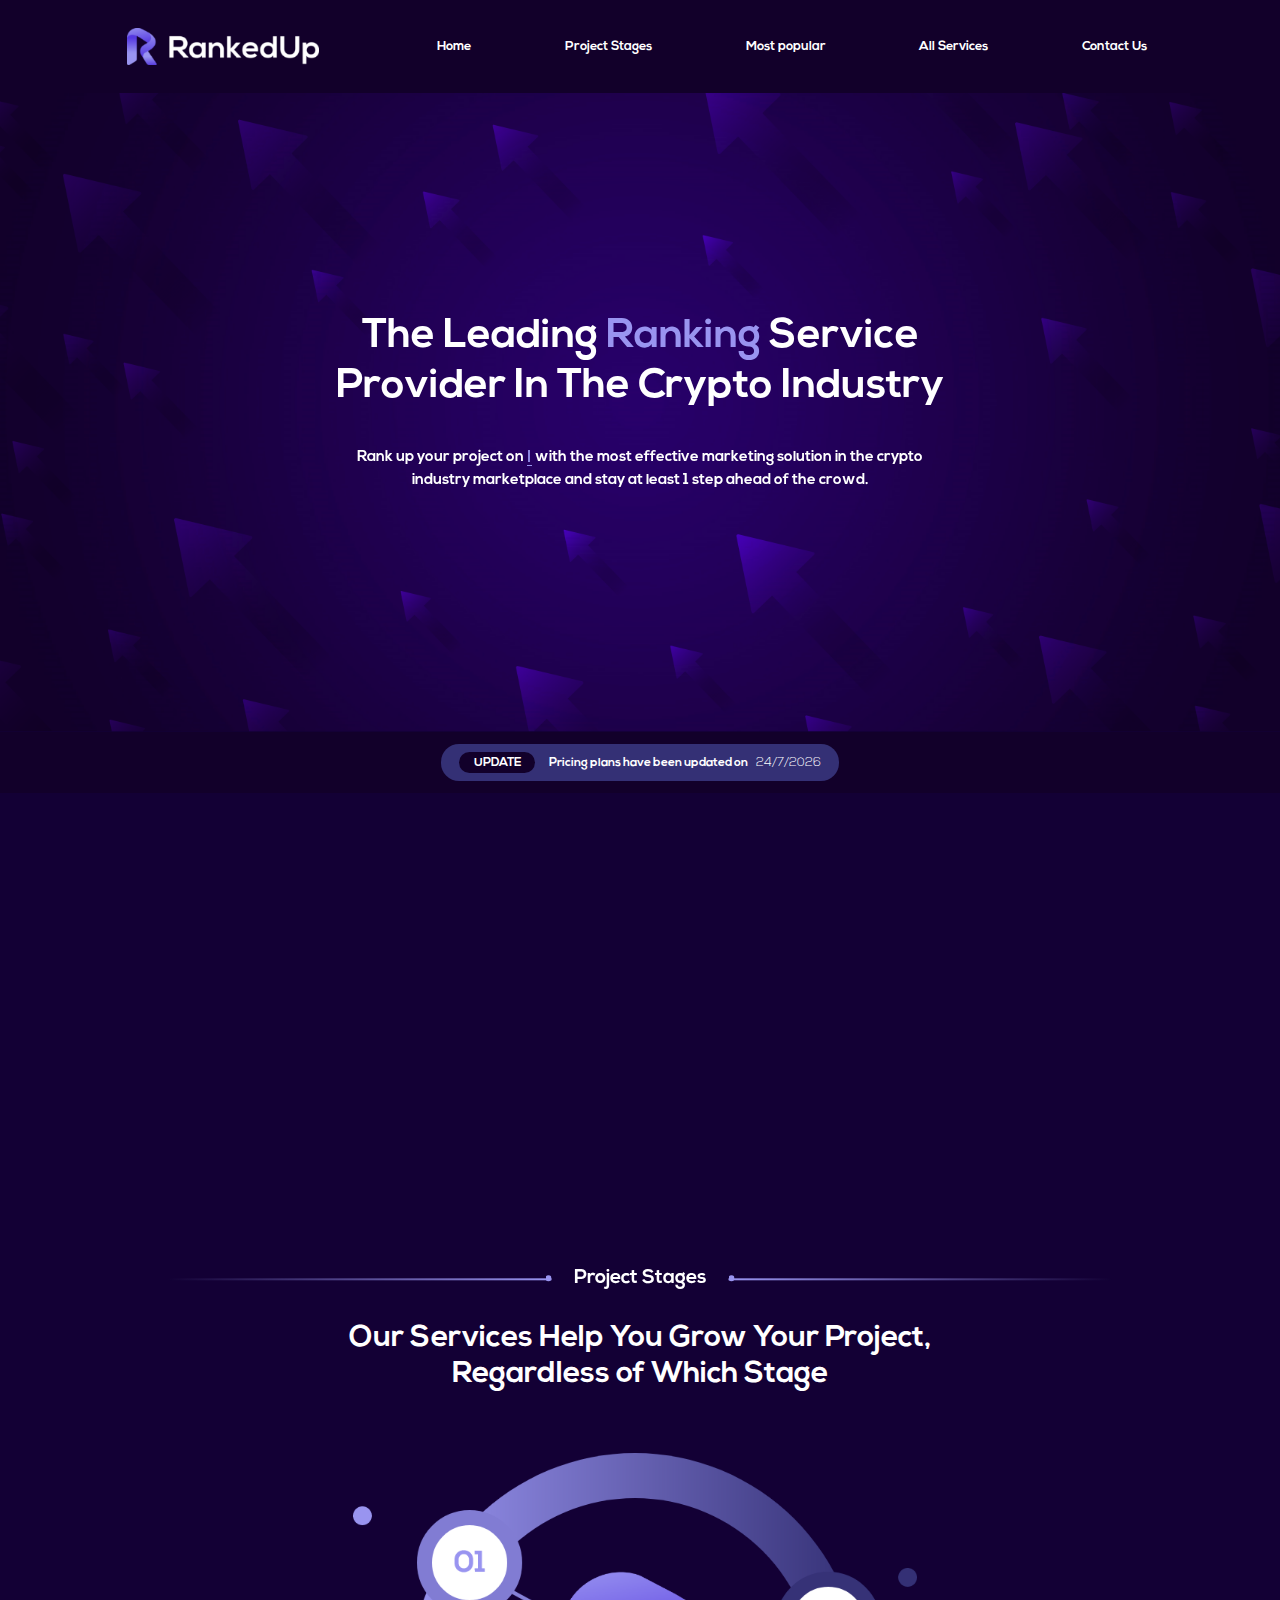
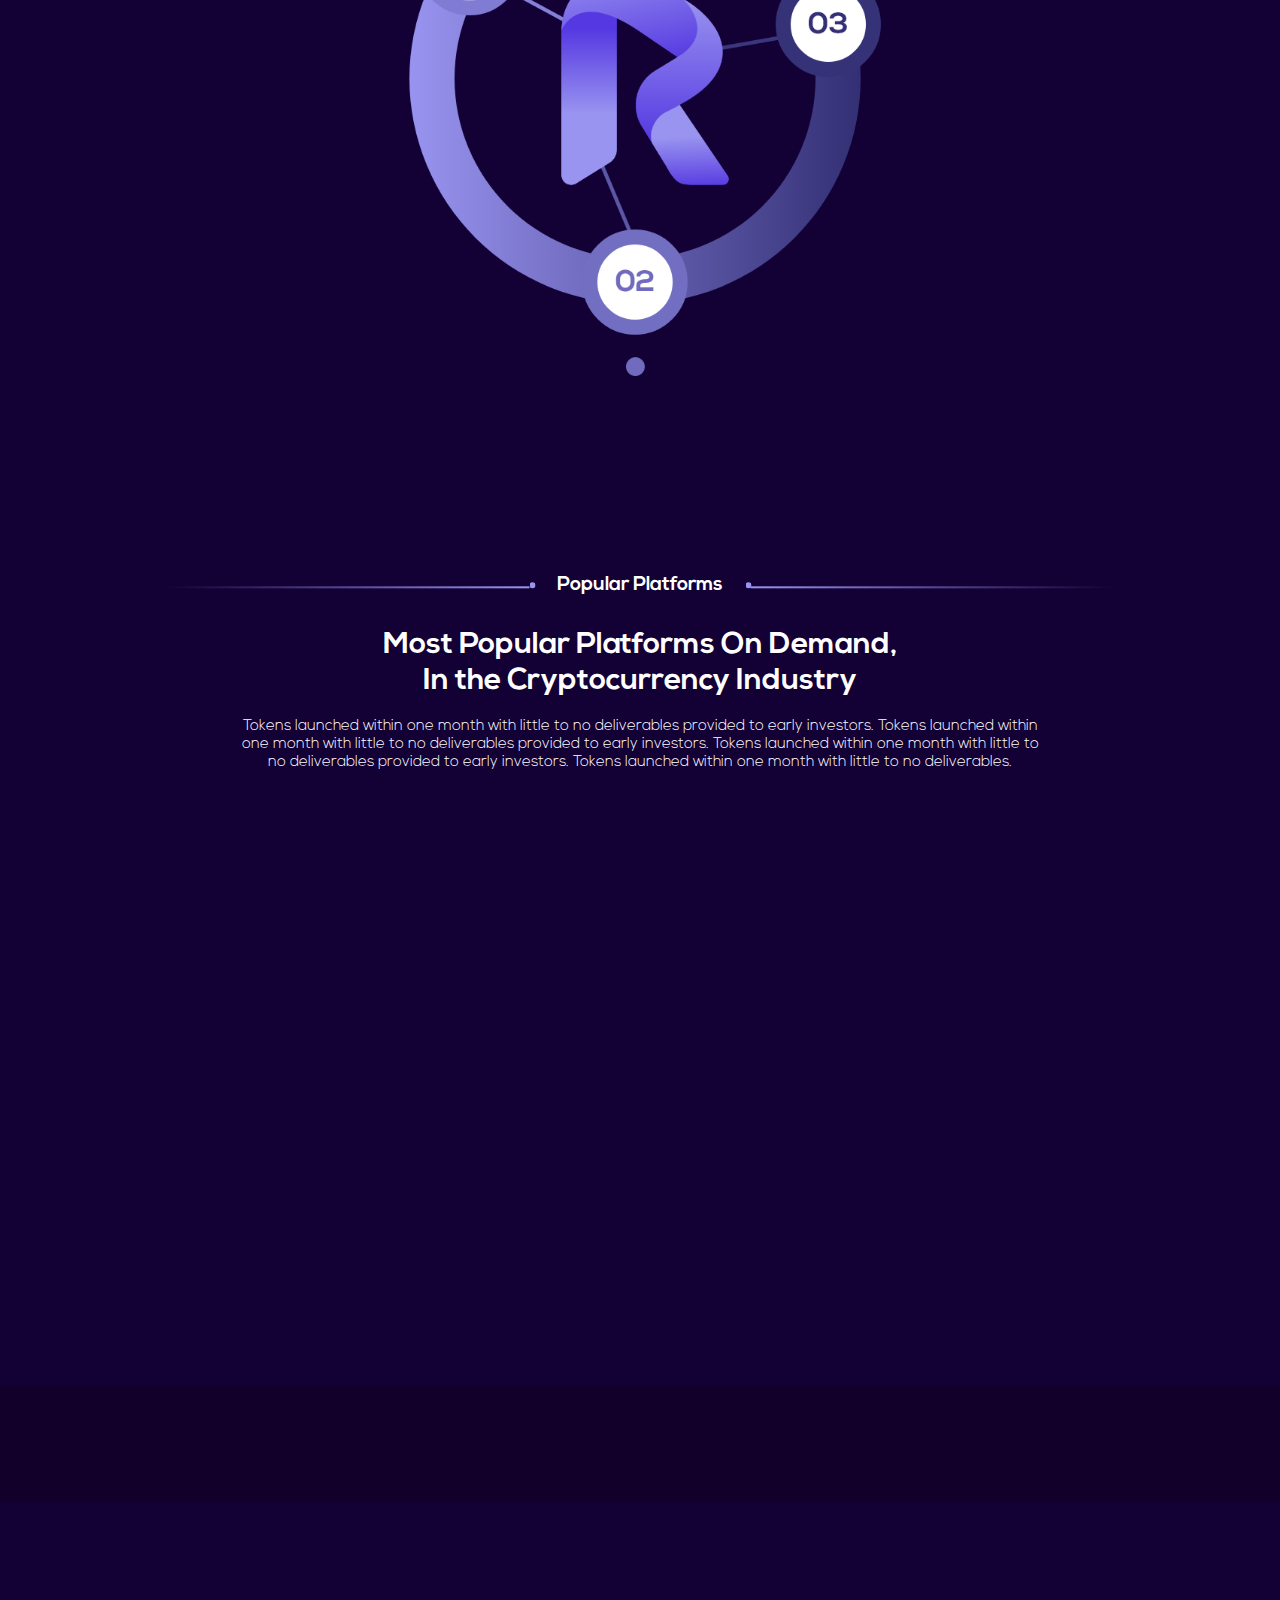
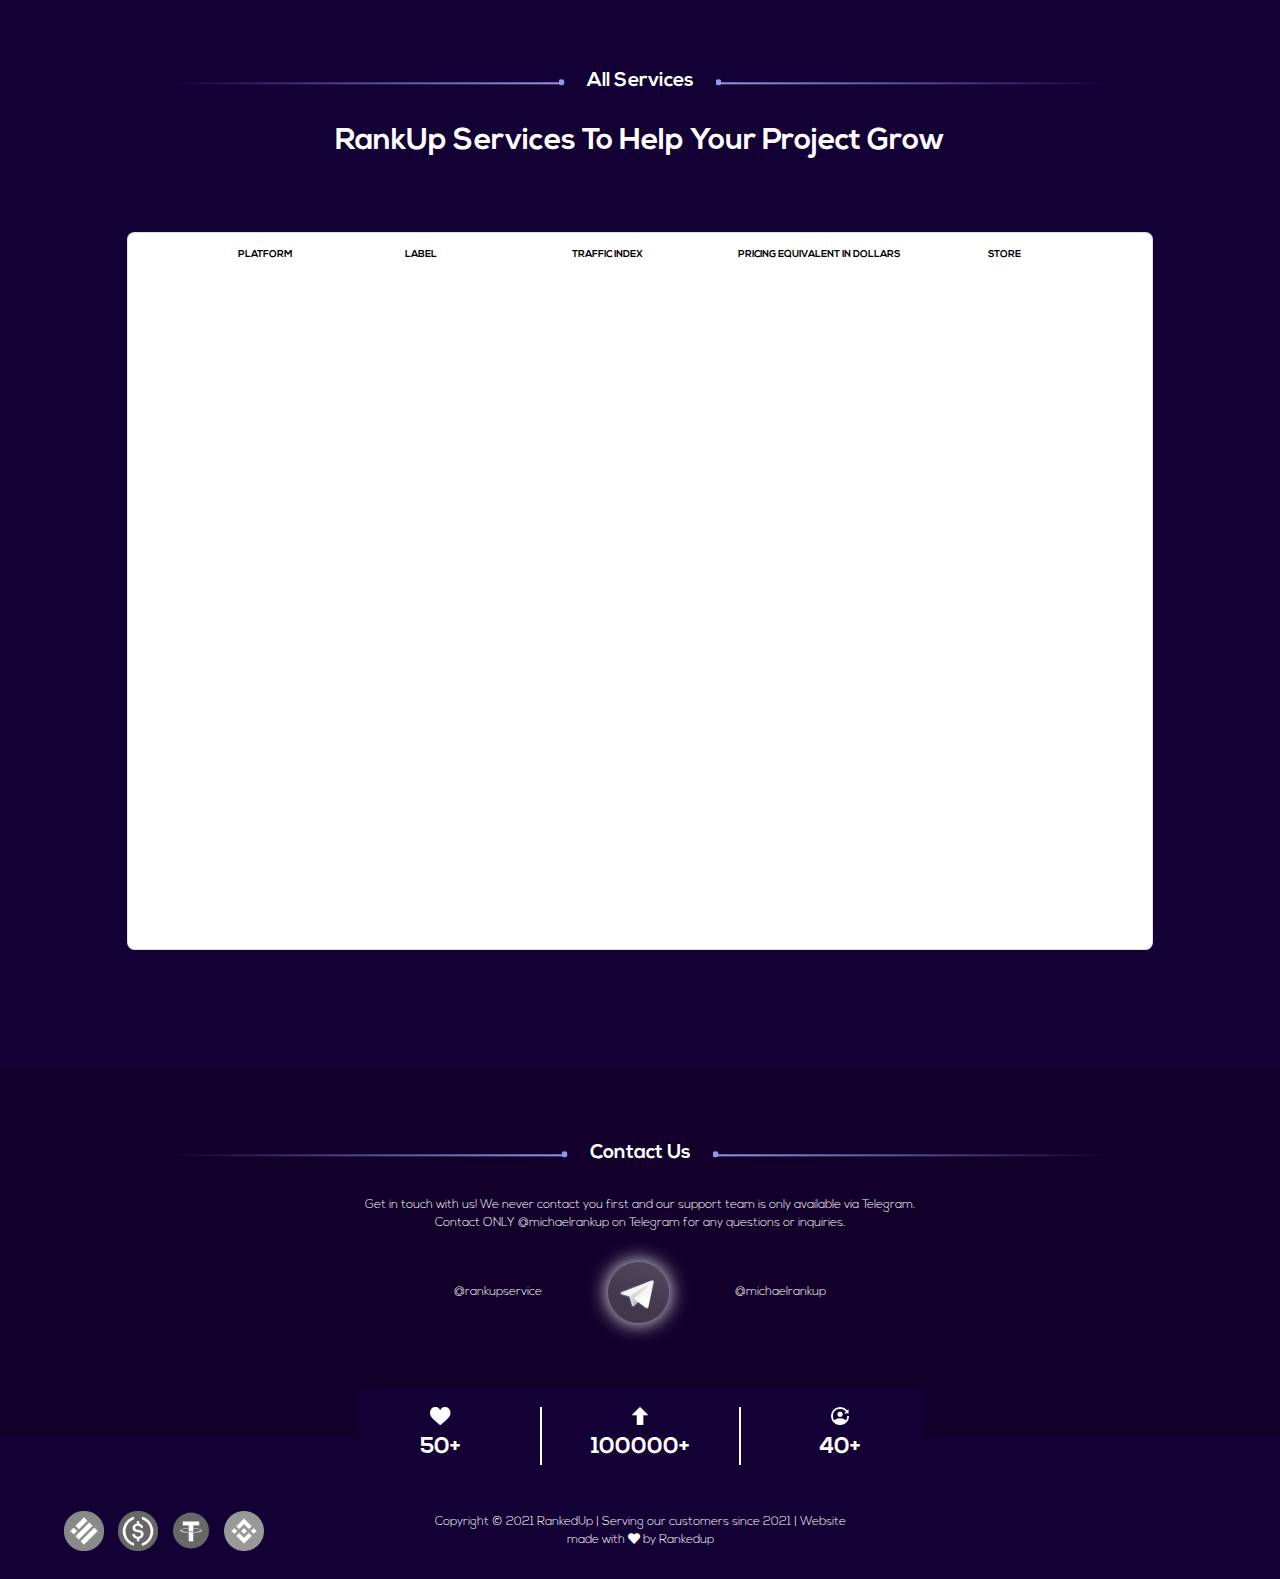
==== commit 5ff9f7b7: "aos js added" ====
--- a/index.html
+++ b/index.html
@@ -7,6 +7,7 @@
     <title>Ranked Up</title>
     <link rel="icon" href="./img/favicon.png" type="image/x-icon">
     <link rel="stylesheet" href="https://use.fontawesome.com/releases/v5.15.4/css/all.css">
+    <link rel="stylesheet" href="https://unpkg.com/aos@next/dist/aos.css" />
     <link rel="stylesheet" href="./css/bootstrap.min.css">
     <link rel="stylesheet" href="./css/style.css">
 </head>
@@ -51,8 +52,8 @@
                 <div class="col-12">
                     <div class="hero--top">
                         <div class="top">
-                            <h1 class="text-center bold--55">The Leading <span>Ranking</span> Service Provider In The Crypto Industry</h1>
-                            <p class="text-center mt-5 bold--20">Rank up your project on <span class="element"></span> with the most effective marketing solution in the crypto industry marketplace and stay at least 1 step ahead of the crowd.</p>
+                            <h1 class="text-center bold--55" data-aos="fade-up" data-aos-delay="200" data-aos-duration="1000" data-aos-once="true">The Leading <span>Ranking</span> Service Provider In The Crypto Industry</h1>
+                            <p class="text-center mt-5 bold--20" data-aos="fade-zoom-in" data-aos-easing="ease-in-back" data-aos-delay="300" data-aos-offset="0" data-aos-once="true">Rank up your project on <span class="element"></span> with the most effective marketing solution in the crypto industry marketplace and stay at least 1 step ahead of the crowd.</p>
                         </div>
                     </div>
                 </div>
@@ -73,7 +74,7 @@
     <section class="offer" id="offer">
         <div class="container c--custom">
             <div class="offer--content">
-                <div class="offer--single text-center">
+                <div class="offer--single text-center" data-aos="fade-up" data-aos-delay="200" data-aos-duration="1000">
                     <div class="offer--img">
                         <img src="./img/verified.png" class="img-fluid" alt="verified">
                     </div>
@@ -84,7 +85,7 @@
                     </div>
                 </div>
 
-                <div class="offer--single text-center">
+                <div class="offer--single text-center" data-aos="fade-up" data-aos-delay="400" data-aos-duration="1000">
                     <div class="offer--img">
                         <img src="./img/trophy.png" class="img-fluid" alt="trophy">
                     </div>
@@ -94,7 +95,7 @@
                     </div>
                 </div>
 
-                <div class="offer--single text-center">
+                <div class="offer--single text-center" data-aos="fade-up" data-aos-delay="600" data-aos-duration="1000">
                     <div class="offer--img">
                         <img src="./img/junction.png" class="img-fluid" alt="junction">
                     </div>
@@ -122,7 +123,7 @@
         </div>
         <div class="container c--custom--2">
             <div class="project--stages">
-                <div class="stage--left">
+                <div class="stage--left" data-aos="fade-zoom-in" data-aos-easing="ease-in-back" data-aos-delay="200" data-aos-duration="1000" data-aos-offset="0">
                     <img src="./img/dot-left.svg" alt="dot3" class="d-sm-none d-block">
                     <div class="stage--single">
                         <h2 class="bold--20">Pre Launch Stage.</h2>
@@ -132,14 +133,14 @@
                 <div class="stage--middle">
                     <img src="./img/featured.png" alt="featured">
                 </div>
-                <div class="stage--right">
+                <div class="stage--right" data-aos="fade-zoom-in" data-aos-easing="ease-in-back" data-aos-delay="400" data-aos-duration="900" data-aos-offset="0">
                     <img src="./img/dot-right.svg" alt="dot4" class="d-sm-none d-block">
                     <div class="stage--single">
                         <h2 class="bold--20">Established Stage.</h2>
                         <p class="lit--16 mt-2">Established tokens are one month old and have had progress with providing promised deliverables to early investors.</p>
                     </div>
                 </div>
-                <div class="stage--bottom">
+                <div class="stage--bottom" data-aos="fade-zoom-in" data-aos-easing="ease-in-back" data-aos-delay="500" data-aos-duration="800" data-aos-offset="0">
                     <img src="./img/dot-bottom.svg" alt="dot5" class="d-sm-none d-block">
                     <div class="stage--single">
                         <h2 class="bold--20 mt-3">Recently Launched Stage</h2>
@@ -166,7 +167,7 @@
         </div>
         <div class="container c--custom--3">
             <div class="popular--cards">
-                <div class="card--single" id="card01">
+                <div class="card--single" id="card01" data-aos="fade-up" data-aos-delay="200" data-aos-duration="1000">
                     <div class="card--img">
                         <img src="./img/coinsniper.png" alt="coinsniper" class="img-fluid">
                     </div>
@@ -183,7 +184,7 @@
                     </button>
                 </div>
 
-                <div class="card--single"id="card02">
+                <div class="card--single"id="card02" data-aos="fade-down" data-aos-delay="400" data-aos-duration="900">
                     <div class="card--img">
                         <img src="./img/dextools.png" alt="dextools" class="img-fluid">
                     </div>
@@ -200,7 +201,7 @@
                     </button>
                 </div>
 
-                <div class="card--single"id="card03">
+                <div class="card--single"id="card03" data-aos="fade-up" data-aos-delay="600" data-aos-duration="800">
                     <div class="card--img">
                         <img src="./img/poocoin.png" alt="poocoin" class="img-fluid">
                     </div>
@@ -217,7 +218,7 @@
                     </button>
                 </div>
 
-                <div class="card--single" id="card04">
+                <div class="card--single" id="card04" data-aos="fade-down" data-aos-delay="800" data-aos-duration="700">
                     <div class="card--img">
                         <img src="./img/reddit.png" alt="reddit" class="img-fluid">
                     </div>
@@ -239,13 +240,13 @@
 
     <section class="sponsors" id="sponsors">
         <div class="container c--custom--4 py-5">
-            <div class="sponsors--img">
-                <img src="./img/coinmarket-sp.png" alt="coinmarket-sp" class="img-fluid">
-                <img src="./img/reddit-sp.png" alt="reddit-sp" class="img-fluid">
-                <img src="./img/dextools-sp.png" alt="dextools-sp" class="img-fluid">
-                <img src="./img/dxsale-sp.png" alt="dxsale-sp" class="img-fluid">
-                <img src="./img/poocoin-sp.png" alt="poocoin-sp" class="img-fluid">
-                <img src="./img/coinsniper-sp.png" alt="coinsniper-sp" class="img-fluid">
+            <div class="sponsors--img overflowX ">
+                <img src="./img/coinmarket-sp.png" alt="coinmarket-sp" class="img-fluid" data-aos="fade-left" data-aos-duration="1500">
+                <img src="./img/reddit-sp.png" alt="reddit-sp" class="img-fluid" data-aos="fade-left" data-aos-duration="1000">
+                <img src="./img/dextools-sp.png" alt="dextools-sp" class="img-fluid" data-aos="fade-left" data-aos-duration="1000">
+                <img src="./img/dxsale-sp.png" alt="dxsale-sp" class="img-fluid" data-aos="fade-right" data-aos-duration="1000">
+                <img src="./img/poocoin-sp.png" alt="poocoin-sp" class="img-fluid" data-aos="fade-right" data-aos-duration="1000">
+                <img src="./img/coinsniper-sp.png" alt="coinsniper-sp" class="img-fluid" data-aos="fade-right" data-aos-duration="1500">
             </div>
         </div>
     </section>
@@ -264,7 +265,7 @@
         <div class="container c--custom--2">
             <div class="service--table">
                 <div class="card service--card">
-                    <div class="card-body">
+                    <div class="card-body overflowX">
                         <div class="card--title">
                             <div class="row">
                                 <div class="col-sm-3 text-center">
@@ -285,7 +286,7 @@
                             </div>
                         </div>
 
-                        <div class="card--data">
+                        <div class="card--data" data-aos="fade-left" data-aos-duration="1000">
                             <div class="row mb-4">
                                 <div class="col-sm-3" id="heading-one">
                                     <div class="platform" id="accordion-one" data-toggle="collapse" data-target="#platform-one" aria-expanded="true" aria-controls="platform-one" onclick="toggleOnMobile('one');">
@@ -317,7 +318,7 @@
                             </div>
                         </div>
                         
-                        <div class="card--data">
+                        <div class="card--data" data-aos="fade-left" data-aos-duration="1000">
                             <div class="row mb-4">
                                 <div class="col-sm-3" id="heading-two">
                                     <div class="platform" id="accordion-two" data-toggle="collapse" data-target="#platform-two" aria-expanded="false" aria-controls="platform-two" onclick="toggleOnMobile('two');">
@@ -349,7 +350,7 @@
                             </div>
                         </div>
 
-                        <div class="card--data">
+                        <div class="card--data" data-aos="fade-left" data-aos-duration="1000">
                             <div class="row mb-4">
                                 <div class="col-sm-3" id="heading-three">
                                     <div class="platform" id="accordion-three" data-toggle="collapse" data-target="#platform-three" aria-expanded="false" aria-controls="platform-three" onclick="toggleOnMobile('three');">
@@ -381,7 +382,7 @@
                             </div>
                         </div>
 
-                        <div class="card--data">
+                        <div class="card--data" data-aos="fade-left" data-aos-duration="1000">
                             <div class="row mb-4">
                                 <div class="col-sm-3" id="heading-four">
                                     <div class="platform" id="accordion-four" data-toggle="collapse" data-target="#platform-four" aria-expanded="false" aria-controls="platform-four" onclick="toggleOnMobile('four');">
@@ -413,7 +414,7 @@
                             </div>
                         </div>
 
-                        <div class="card--data">
+                        <div class="card--data" data-aos="fade-left" data-aos-duration="1000">
                             <div class="row mb-4">
                                 <div class="col-sm-3" id="heading-five">
                                     <div class="platform" id="accordion-five" data-toggle="collapse" data-target="#platform-five" aria-expanded="false" aria-controls="platform-five" onclick="toggleOnMobile('five');">
@@ -445,7 +446,7 @@
                             </div>
                         </div>
 
-                        <div class="card--data">
+                        <div class="card--data" data-aos="fade-left" data-aos-duration="1000">
                             <div class="row mb-4">
                                 <div class="col-sm-3" id="heading-six">
                                     <div class="platform" id="accordion-six" data-toggle="collapse" data-target="#platform-six" aria-expanded="false" aria-controls="platform-six" onclick="toggleOnMobile('six');">
@@ -477,7 +478,7 @@
                             </div>
                         </div>
 
-                        <div class="card--data">
+                        <div class="card--data" data-aos="fade-left" data-aos-duration="1000">
                             <div class="row mb-4">
                                 <div class="col-sm-3" id="heading-seven">
                                     <div class="platform" id="accordion-seven" data-toggle="collapse" data-target="#platform-seven" aria-expanded="false" aria-controls="platform-seven" onclick="toggleOnMobile('seven');">
@@ -509,7 +510,7 @@
                             </div>
                         </div>
 
-                        <div class="card--data">
+                        <div class="card--data" data-aos="fade-left" data-aos-duration="1000">
                             <div class="row mb-4">
                                 <div class="col-sm-3" id="heading-eight">
                                     <div class="platform" id="accordion-eight" data-toggle="collapse" data-target="#platform-eight" aria-expanded="false" aria-controls="platform-eight" onclick="toggleOnMobile('eight');">
@@ -541,7 +542,7 @@
                             </div>
                         </div>
 
-                        <div class="card--data">
+                        <div class="card--data" data-aos="fade-left" data-aos-duration="1000">
                             <div class="row mb-4">
                                 <div class="col-sm-3" id="heading-nine">
                                     <div class="platform" id="accordion-nine" data-toggle="collapse" data-target="#platform-nine" aria-expanded="false" aria-controls="platform-nine" onclick="toggleOnMobile('nine');">
@@ -573,7 +574,7 @@
                             </div>
                         </div>
 
-                        <div class="card--data">
+                        <div class="card--data" data-aos="fade-left" data-aos-duration="1000">
                             <div class="row mb-4">
                                 <div class="col-sm-3" id="heading-ten">
                                     <div class="platform" id="accordion-ten" data-toggle="collapse" data-target="#platform-ten" aria-expanded="false" aria-controls="platform-ten" onclick="toggleOnMobile('ten');">
@@ -680,27 +681,30 @@
     <script src="./js/jquery.gotop.js"></script>
     <script src="./js/jquery.waypoints.min.js"></script>
     <script src="./js/jquery.countup.js"></script>
+    <script src="https://unpkg.com/aos@next/dist/aos.js"></script>
     <script src="./js/script.js"></script>
 
     <script>
-        //counter animation
-        $('.counter').countUp({
-            'time': 2000,
-            'delay': 10
+        $(document).ready(function () {
+            //typing animation
+            $('.counter').countUp({
+                'time': 2000,
+                'delay': 10
+            });
+
+            //typing animation
+            var options = {
+                strings: ["Trending", "Today's Best", "All Time Best"],
+                typeSpeed: 70,
+                backSpeed: 50,
+                backDelay: 2500,
+                startDelay: 1000,
+                fadeOut: false,
+                loop: true
+            };
+
+            var typed = new Typed('.element', options);
         });
-
-        //typing animation
-        var options = {
-        strings: ["Trending", "Today's Best", "All Time Best"],
-        typeSpeed: 70,
-        backSpeed: 50,
-        backDelay: 2500,
-        startDelay: 500,
-        fadeOut: false,
-        loop: true
-        };
-
-        var typed = new Typed('.element', options);
 
         //dynamic table design for smaller devices
         function toggleOnMobile(idName){
--- a/css/style.css
+++ b/css/style.css
@@ -72,6 +72,10 @@
   -moz-osx-font-smoothing: grayscale;
   -webkit-transition: all 0.3s ease-in-out;
   transition: all 0.3s ease-in-out;
+}
+
+.overflowX {
+  overflow-x: hidden;
 }
 
 h1, h2, h3, h4, h5, h6, p {
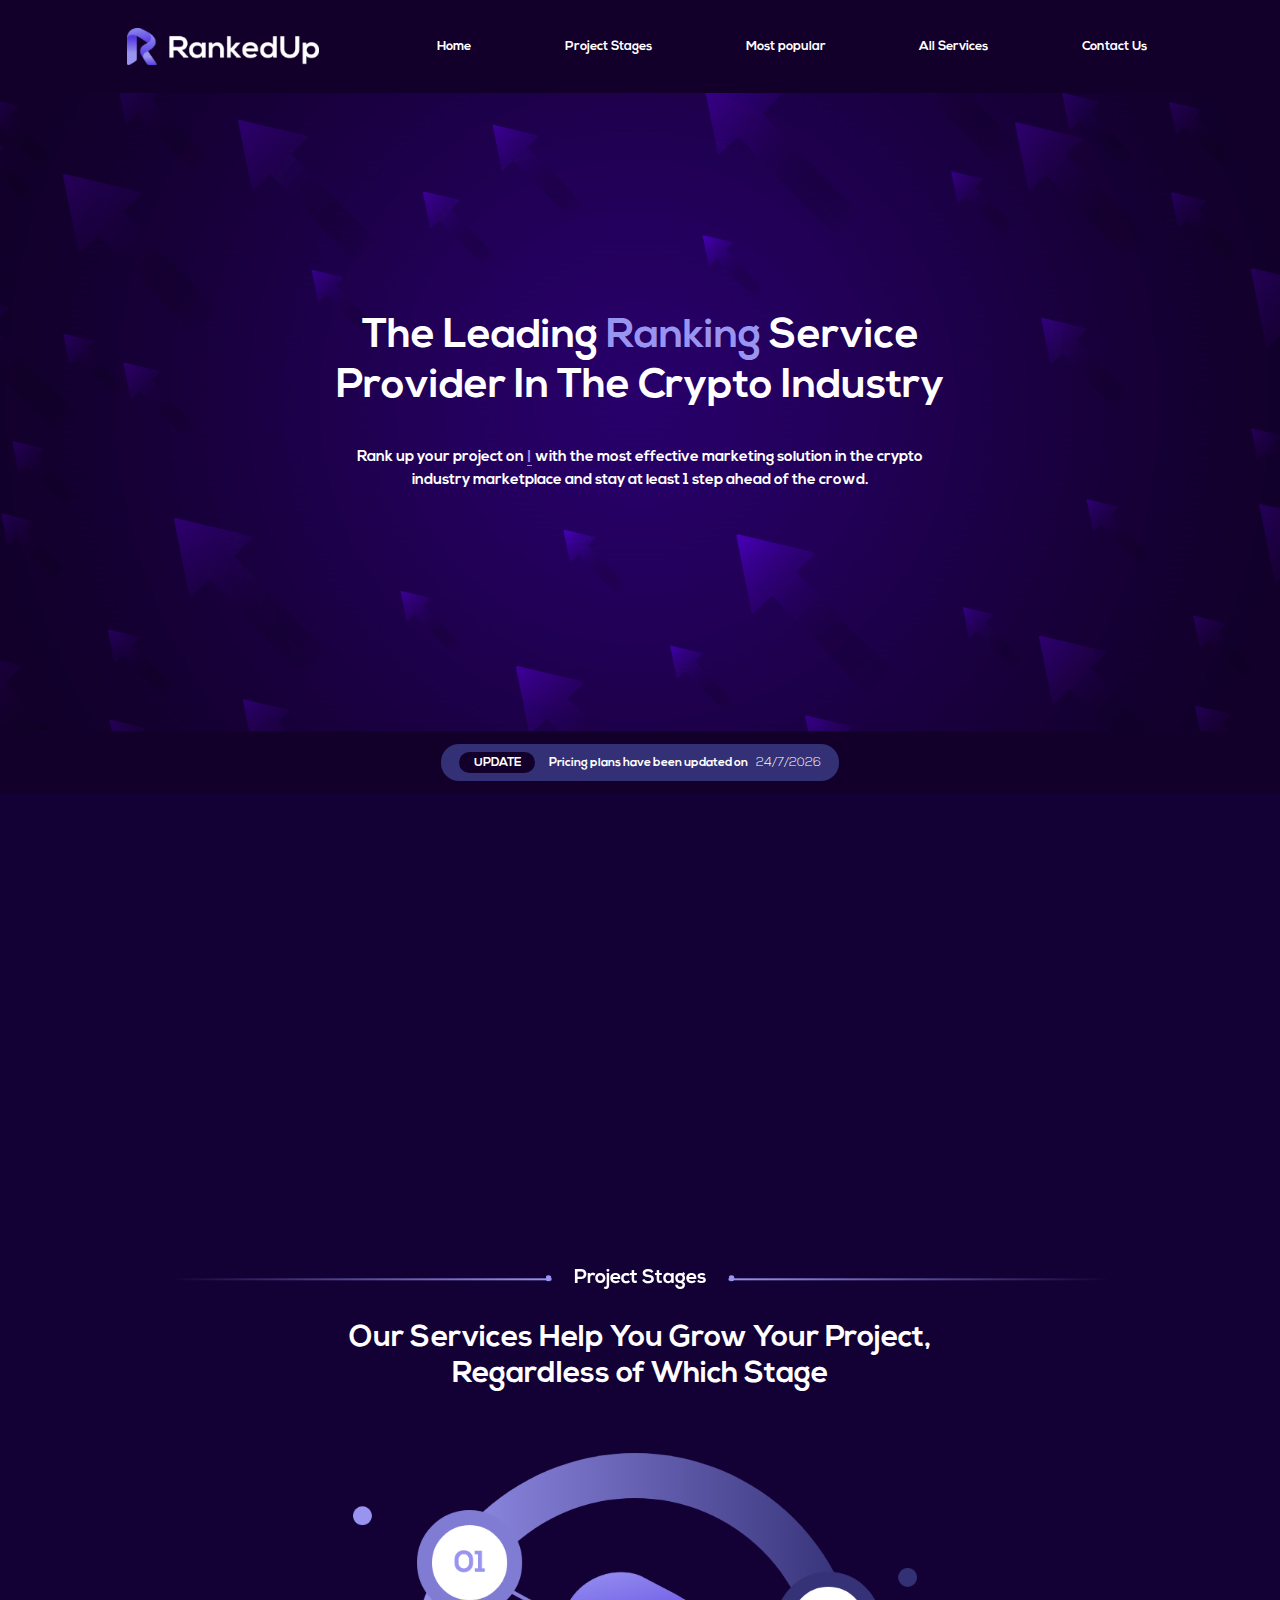
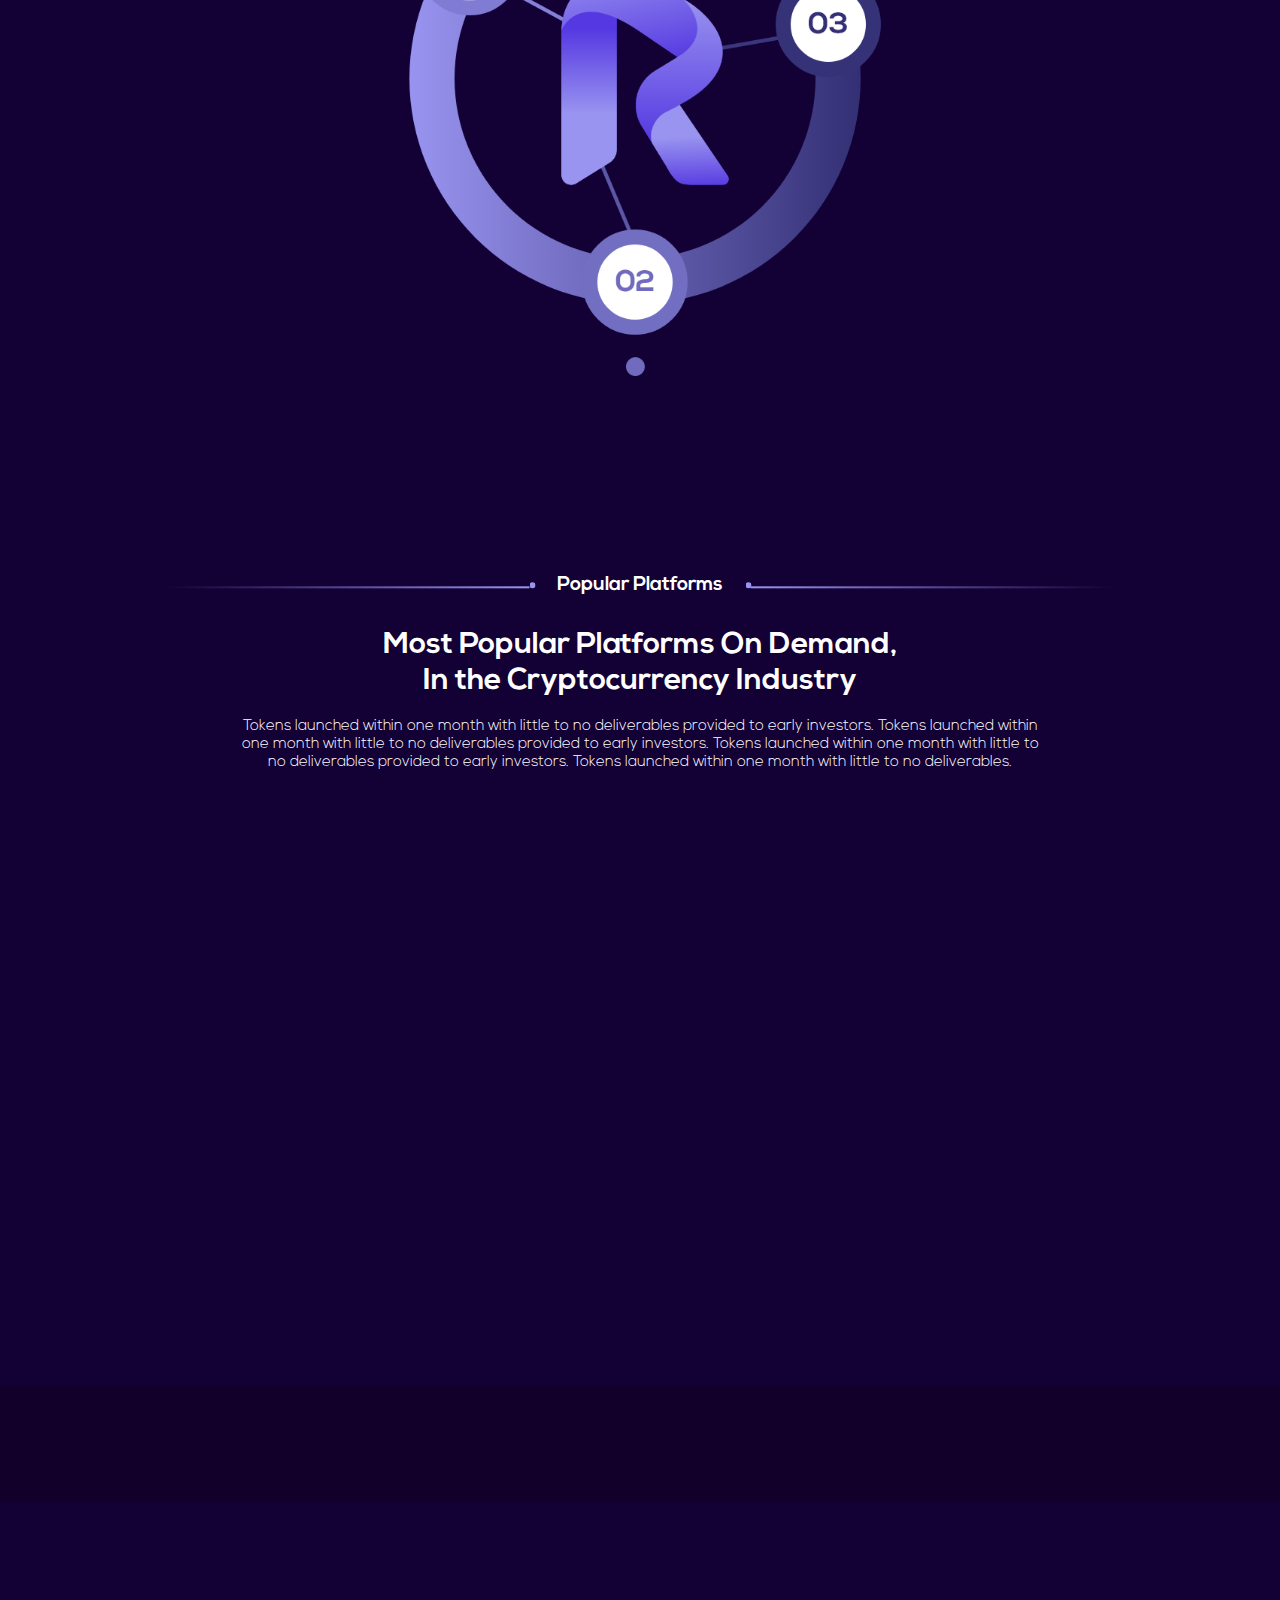
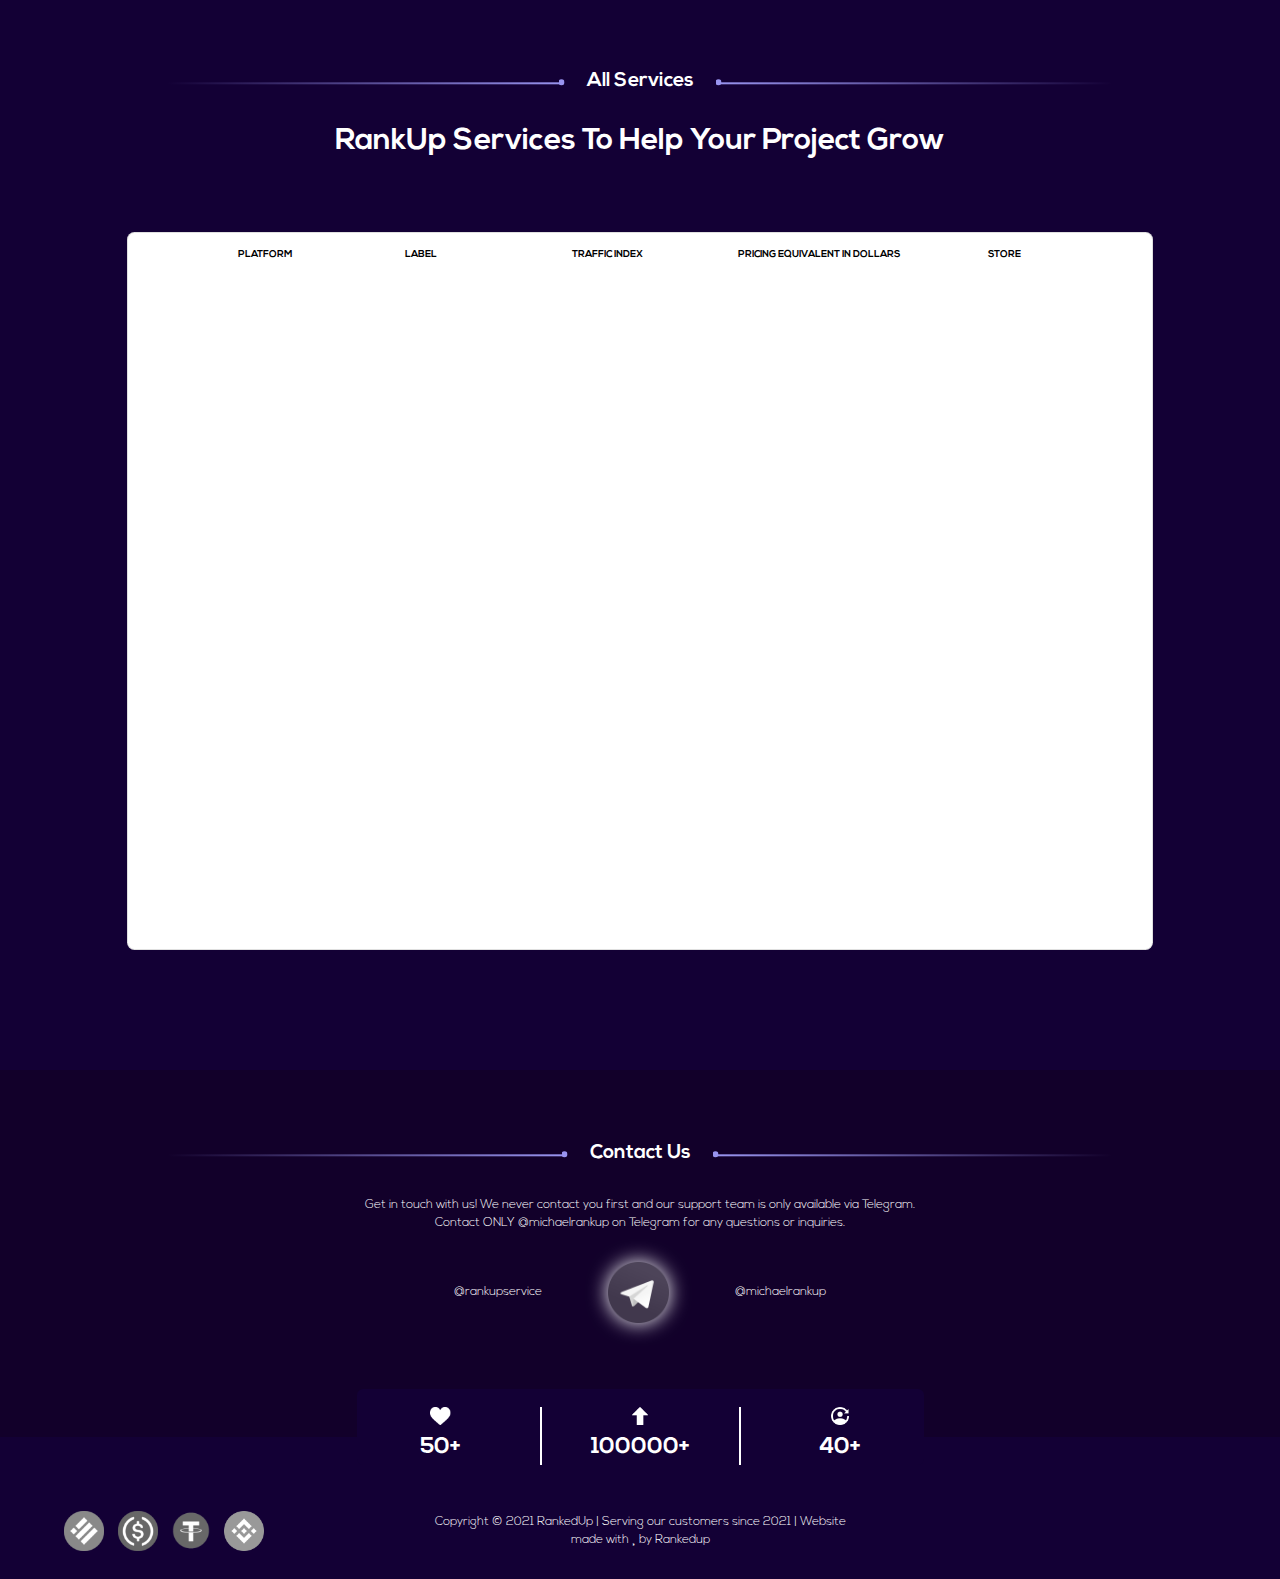
==== commit ca2c61dd: "aos added in inner pages" ====
--- a/index.html
+++ b/index.html
@@ -6,8 +6,8 @@
     <meta name="viewport" content="width=device-width, initial-scale=1.0">
     <title>Ranked Up</title>
     <link rel="icon" href="./img/favicon.png" type="image/x-icon">
-    <link rel="stylesheet" href="https://use.fontawesome.com/releases/v5.15.4/css/all.css">
-    <link rel="stylesheet" href="https://unpkg.com/aos@next/dist/aos.css" />
+    <link rel="stylesheet" href="./css/fontawesome.css"/>
+    <link rel="stylesheet" href="./css/aos.css"/>
     <link rel="stylesheet" href="./css/bootstrap.min.css">
     <link rel="stylesheet" href="./css/style.css">
 </head>
@@ -681,7 +681,7 @@
     <script src="./js/jquery.gotop.js"></script>
     <script src="./js/jquery.waypoints.min.js"></script>
     <script src="./js/jquery.countup.js"></script>
-    <script src="https://unpkg.com/aos@next/dist/aos.js"></script>
+    <script src="./js/aos.js"></script>
     <script src="./js/script.js"></script>
 
     <script>
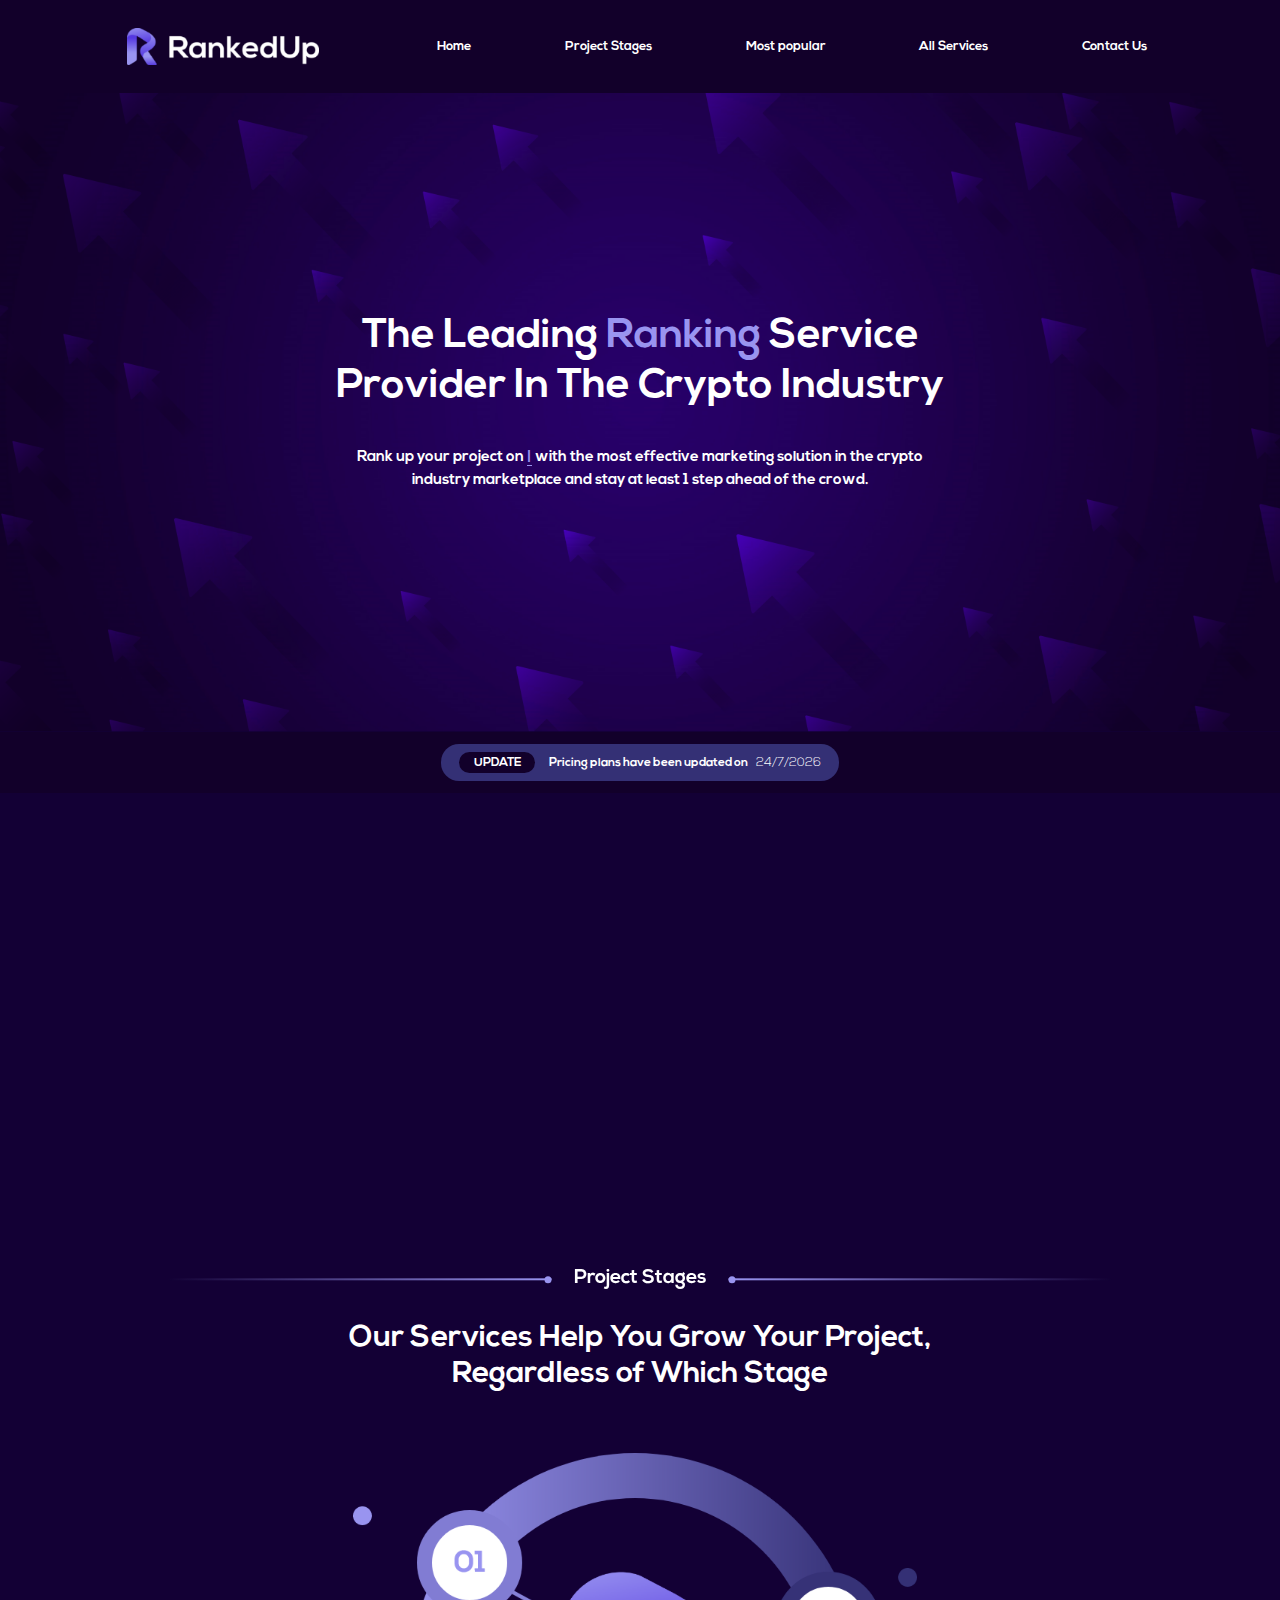
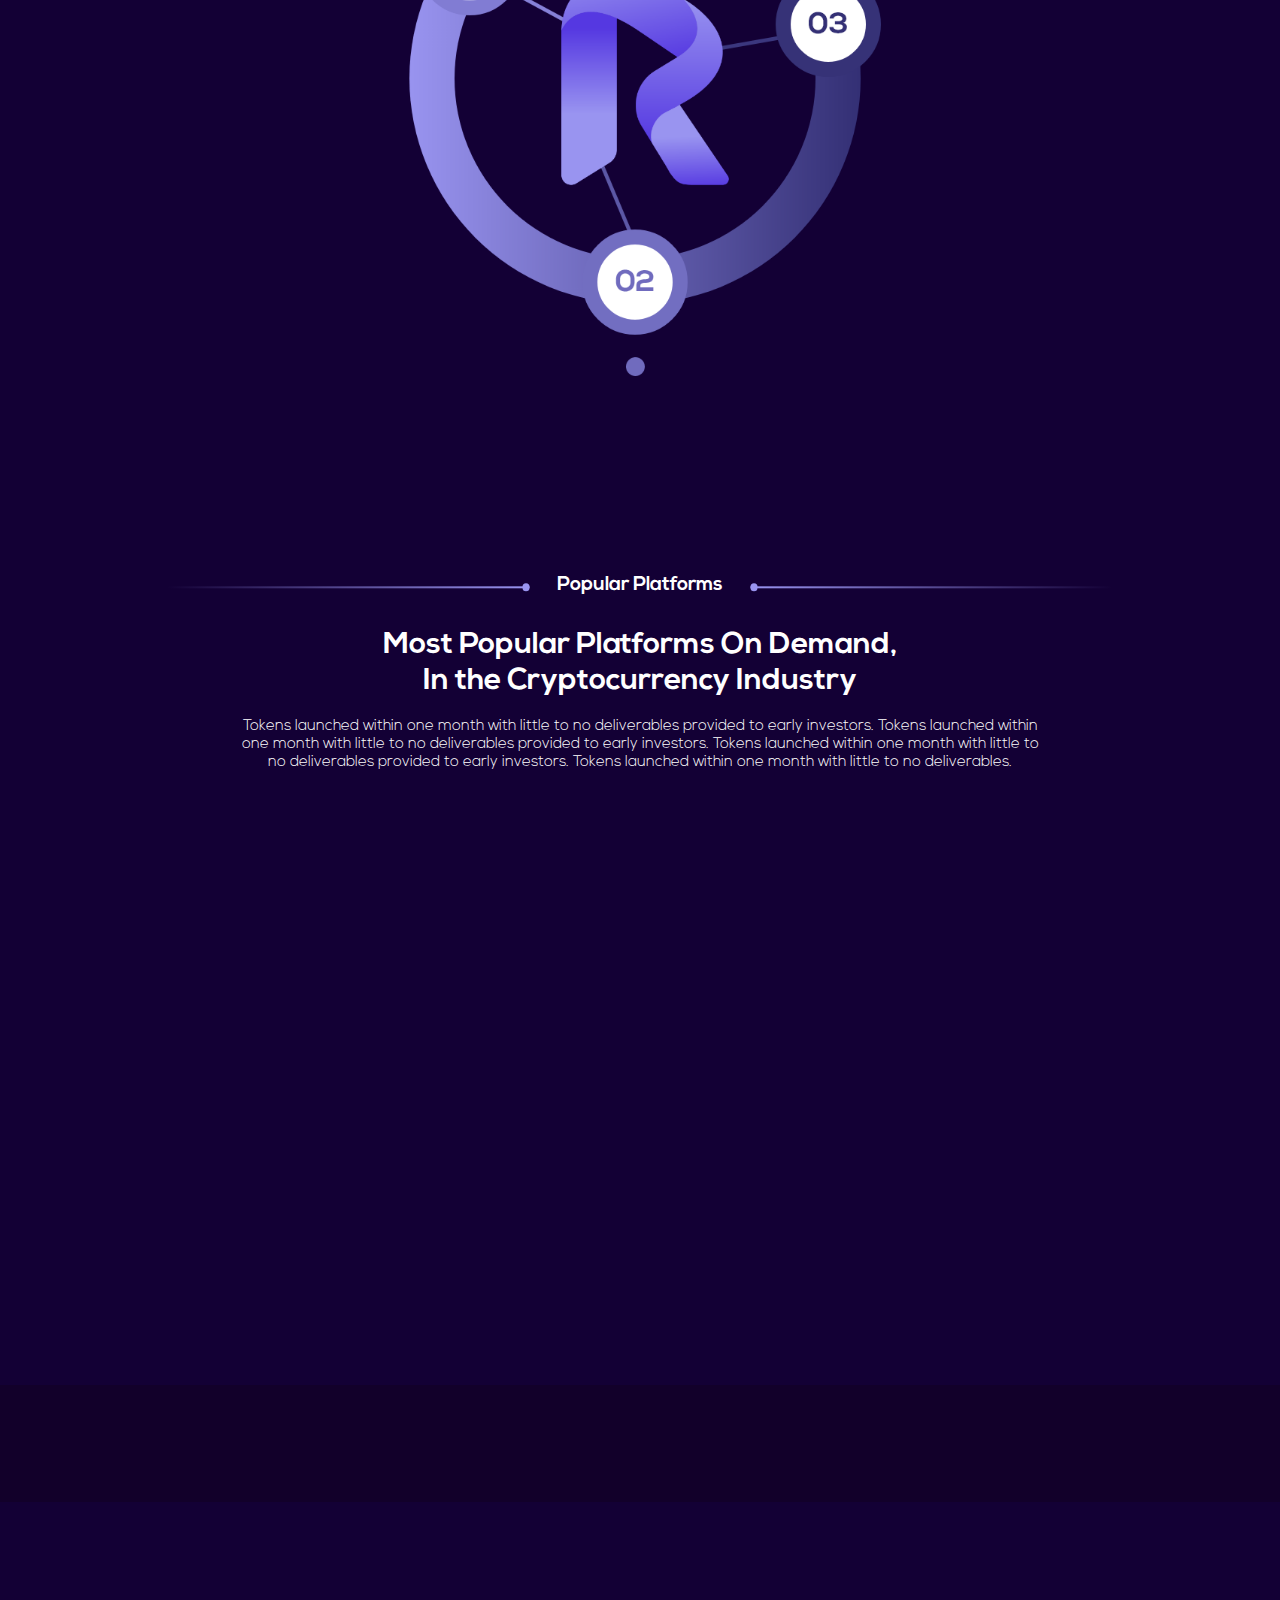
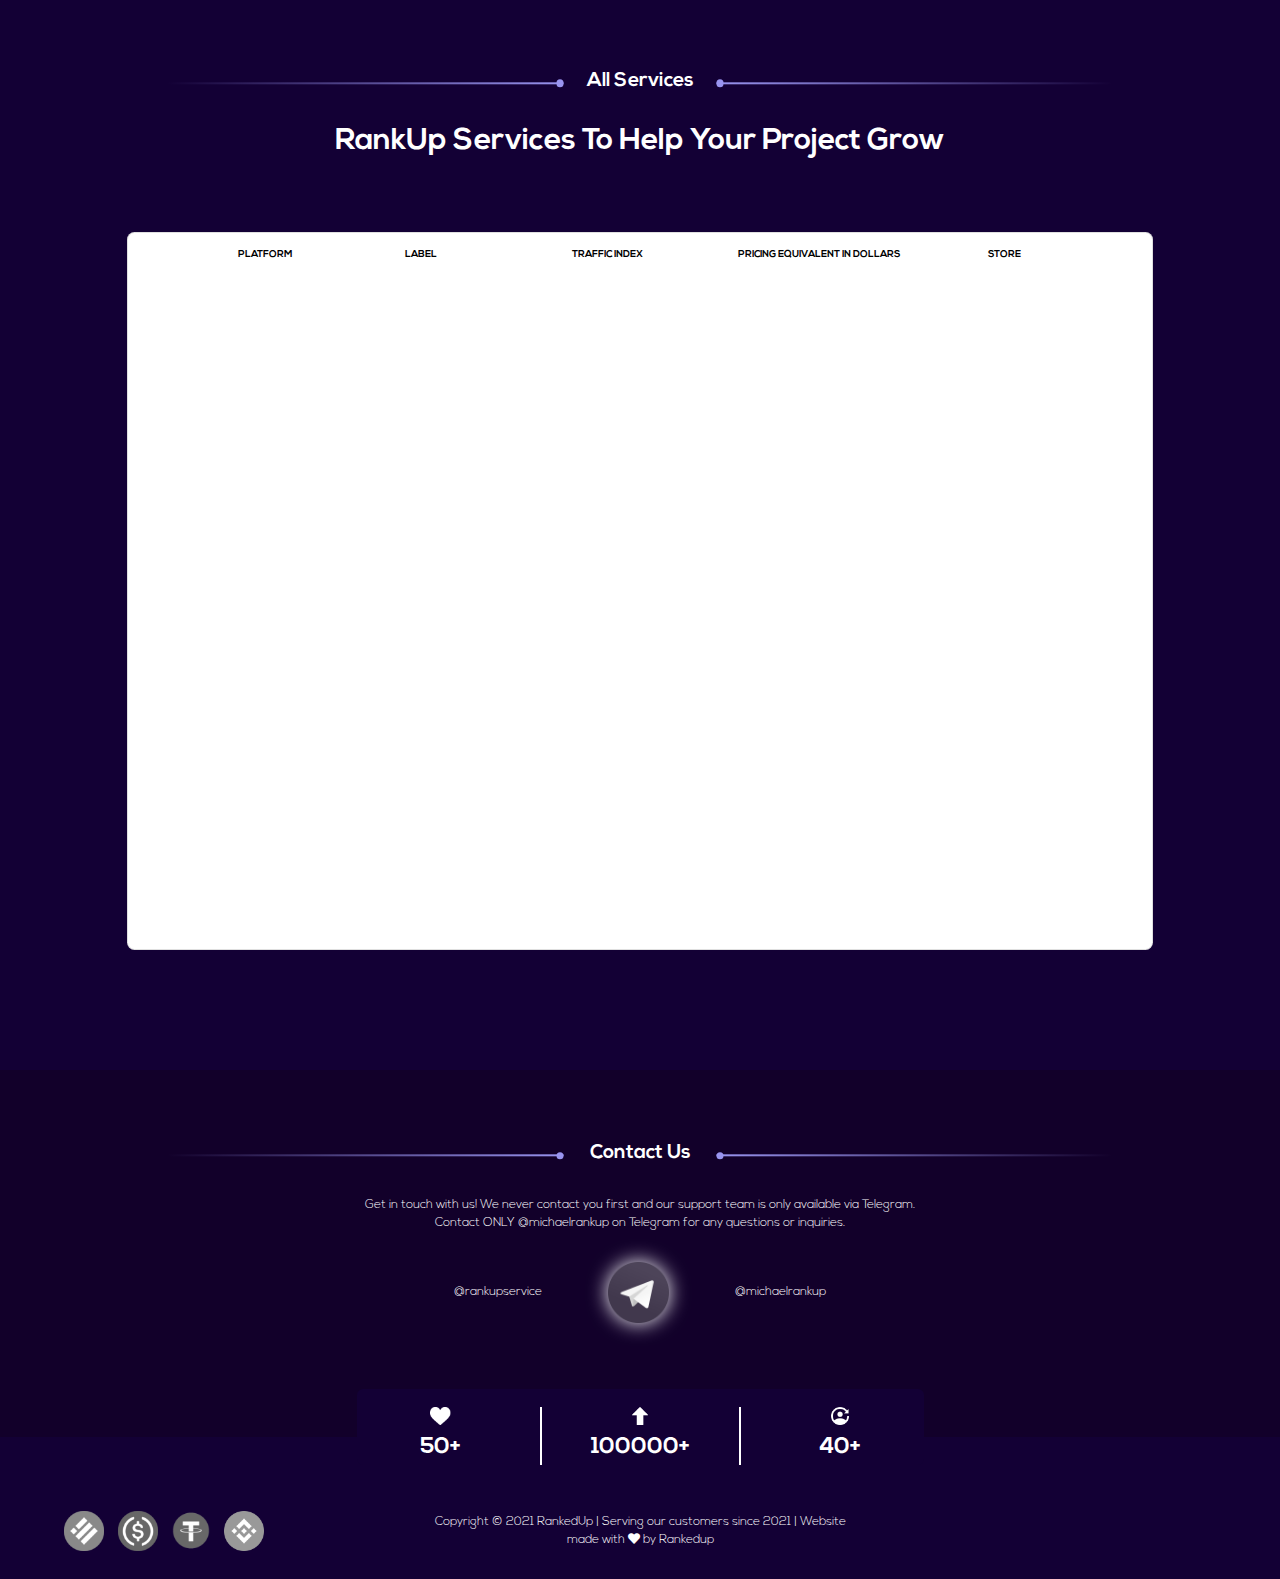
==== commit d42ae007: "pseudo element fix" ====
--- a/index.html
+++ b/index.html
@@ -6,7 +6,7 @@
     <meta name="viewport" content="width=device-width, initial-scale=1.0">
     <title>Ranked Up</title>
     <link rel="icon" href="./img/favicon.png" type="image/x-icon">
-    <link rel="stylesheet" href="./css/fontawesome.css"/>
+    <link rel="stylesheet" href="https://use.fontawesome.com/releases/v5.15.4/css/all.css">
     <link rel="stylesheet" href="./css/aos.css"/>
     <link rel="stylesheet" href="./css/bootstrap.min.css">
     <link rel="stylesheet" href="./css/style.css">
@@ -25,19 +25,19 @@
                         <div class="collapse navbar-collapse" id="navbarSupportedContent">
                             <ul class="navbar-nav ml-lg-auto mb-0 menu">
                                 <li class="nav-item ml-lg-4">
-                                    <a class="nav-link bold--17" href="index.html#home">Home</a>
+                                    <a class="nav-link bold--17" href="#home">Home</a>
                                 </li>
                                 <li class="nav-item ml-lg-4">
-                                    <a class="nav-link bold--17" href="index.html#project-stages">Project Stages</a>
+                                    <a class="nav-link bold--17" href="#project-stages">Project Stages</a>
                                 </li>
                                 <li class="nav-item ml-lg-4">
-                                    <a class="nav-link bold--17" href="index.html#popular">Most popular</a>
+                                    <a class="nav-link bold--17" href="#popular">Most popular</a>
                                 </li>
                                 <li class="nav-item ml-lg-4">
-                                    <a class="nav-link bold--17" href="index.html#services">All Services</a>
+                                    <a class="nav-link bold--17" href="#services">All Services</a>
                                 </li>
                                 <li class="nav-item ml-lg-4">
-                                    <a class="nav-link bold--17" href="index.html#contact">Contact Us</a>
+                                    <a class="nav-link bold--17" href="#contact">Contact Us</a>
                                 </li>
                             </ul>
                         </div>
@@ -113,9 +113,9 @@
         <div class="container c--custom">
             <div class="project--title text-center">
                 <h2 class="bold--26 mb-4">
-                    <img src="./img/dot-xs.svg" alt="dot1" class="img-fluid">
+                    <div class="line-1"><span></span></div>
                         <span class="px-4">Project Stages</span>
-                    <img src="./img/dot-xs.svg" alt="dot2" class="img-fluid">
+                    <div class="line-2"><span></span></div>
                 </h2>
                 <h4 class="bold--40">Our Services Help You Grow Your Project,
                     Regardless of Which Stage</h4>
@@ -155,9 +155,9 @@
         <div class="container c--custom">
             <div class="popular--title text-center">
                 <h2 class="bold--26 mb-4">
-                    <img src="./img/dot-xs.svg" alt="dot6" class="img-fluid">
+                    <div class="line-1"><span></span></div>
                         <span class="px-4">Popular Platforms</span>
-                    <img src="./img/dot-xs.svg" alt="dot7" class="img-fluid">
+                    <div class="line-2"><span></span></div>
                 </h2>
                 <h4 class="bold--40 mb-4">Most Popular Platforms On Demand,
                     In the Cryptocurrency Industry</h4>
@@ -175,7 +175,7 @@
                     <p class="lit--16">Our most popular service. Clients can appear on both "Today" and "All Time" rankings.
                     </p>
                     <button class="btn bold--22">
-                        <a href="#">
+                        <a href="coinsniper.html">
                             Order Now
                             <span>
                                 <img src="./img/arrow.svg" alt="arrow" class="img-fluid pl-2">
@@ -192,7 +192,7 @@
                     <p class="lit--16">Our most popular service. Clients can appear on 'PSC', 'UNI', 'SUSHI' and 'QUICKSWAP' trending .
                     </p>
                     <button class="btn bold--22">
-                        <a href="#">
+                        <a href="dextools.html">
                             Order Now
                             <span>
                                 <img src="./img/arrow.svg" alt="arrow" class="img-fluid pl-2">
@@ -209,7 +209,7 @@
                     <p class="lit--16">Our most popular service. Clients can appear on both "Most linked" and "Most viewed" tokens trending.
                     </p>
                     <button class="btn bold--22">
-                        <a href="#">
+                        <a href="poocoin.html">
                             Order Now
                             <span>
                                 <img src="./img/arrow.svg" alt="arrow" class="img-fluid pl-2">
@@ -226,7 +226,7 @@
                     <p class="lit--16">Our most popular service. Clients can appear on all subreddits like "CMS" ranking for example.
                     </p>
                     <button class="btn bold--22">
-                        <a href="#">
+                        <a href="reddit.html">
                             Order Now
                             <span>
                                 <img src="./img/arrow.svg" alt="arrow" class="img-fluid pl-2">
@@ -255,9 +255,9 @@
         <div class="container c--custom">
             <div class="service--title text-center">
                 <h2 class="bold--26 mb-4">
-                    <img src="./img/dot-xs.svg" alt="dot8" class="img-fluid">
+                    <div class="line-1"><span></span></div>
                         <span class="px-4">All Services</span>
-                    <img src="./img/dot-xs.svg" alt="dot9" class="img-fluid">
+                    <div class="line-2"><span></span></div>
                 </h2>
                 <h4 class="bold--40">RankUp Services To Help Your Project Grow</h4>
             </div>
@@ -310,7 +310,7 @@
                                     <p class="lit--22">Starting from <span class="bold--18 pl-3" id="price-one">40 USD</span></p>
                                 </div>
                                 <div class="col-sm-2 store">
-                                    <a href="#" class="bold--20" id="store-one">ORDER NOW</a>
+                                    <a href="coinmarket.html" class="bold--20" id="store-one">ORDER NOW</a>
                                 </div>
                                 <div id="platform-one" class="col-12 collapse" aria-labelledby="heading-one" data-parent="#accordion">
                                     <!-- for mobile screen -->
@@ -342,7 +342,7 @@
                                     <p class="lit--22">Starting from <span class="bold--18 pl-3" id="price-two">40 USD</span></p>
                                 </div>
                                 <div class="col-sm-2 store">
-                                    <a href="#" class="bold--20" id="store-two">ORDER NOW</a>
+                                    <a href="dextools.html" class="bold--20" id="store-two">ORDER NOW</a>
                                 </div>
                                 <div id="platform-two" class="col-12 collapse" aria-labelledby="heading-two" data-parent="#accordion">
                                     <!-- for mobile screen -->
@@ -374,7 +374,7 @@
                                     <p class="lit--22">Starting from <span class="bold--18 pl-3" id="price-three">40 USD</span></p>
                                 </div>
                                 <div class="col-sm-2 store">
-                                    <a href="#" class="bold--20" id="store-three">ORDER NOW</a>
+                                    <a href="reddit.html" class="bold--20" id="store-three">ORDER NOW</a>
                                 </div>
                                 <div id="platform-three" class="col-12 collapse" aria-labelledby="heading-three" data-parent="#accordion">
                                     <!-- for mobile screen -->
@@ -406,7 +406,7 @@
                                     <p class="lit--22">Starting from <span class="bold--18 pl-3" id="price-four">40 USD</span></p>
                                 </div>
                                 <div class="col-sm-2 store">
-                                    <a href="#" class="bold--20" id="store-four">ORDER NOW</a>
+                                    <a href="poocoin.html" class="bold--20" id="store-four">ORDER NOW</a>
                                 </div>
                                 <div id="platform-four" class="col-12 collapse" aria-labelledby="heading-four" data-parent="#accordion">
                                     <!-- for mobile screen -->
@@ -438,7 +438,7 @@
                                     <p class="lit--22">Starting from <span class="bold--18 pl-3" id="price-five">40 USD</span></p>
                                 </div>
                                 <div class="col-sm-2 store">
-                                    <a href="#" class="bold--20" id="store-five">ORDER NOW</a>
+                                    <a href="coinsniper.html" class="bold--20" id="store-five">ORDER NOW</a>
                                 </div>
                                 <div id="platform-five" class="col-12 collapse" aria-labelledby="heading-five" data-parent="#accordion">
                                     <!-- for mobile screen -->
@@ -470,7 +470,7 @@
                                     <p class="lit--22">Starting from <span class="bold--18 pl-3" id="price-six">40 USD</span></p>
                                 </div>
                                 <div class="col-sm-2 store">
-                                    <a href="#" class="bold--20" id="store-six">ORDER NOW</a>
+                                    <a href="coinhunt.html" class="bold--20" id="store-six">ORDER NOW</a>
                                 </div>
                                 <div id="platform-six" class="col-12 collapse" aria-labelledby="heading-six" data-parent="#accordion">
                                     <!-- for mobile screen -->
@@ -502,7 +502,7 @@
                                     <p class="lit--22">Starting from <span class="bold--18 pl-3" id="price-seven">40 USD</span></p>
                                 </div>
                                 <div class="col-sm-2 store">
-                                    <a href="#" class="bold--20" id="store-seven">ORDER NOW</a>
+                                    <a href="coinvote.html" class="bold--20" id="store-seven">ORDER NOW</a>
                                 </div>
                                 <div id="platform-seven" class="col-12 collapse" aria-labelledby="heading-seven" data-parent="#accordion">
                                     <!-- for mobile screen -->
@@ -534,7 +534,7 @@
                                     <p class="lit--22">Starting from <span class="bold--18 pl-3" id="price-eight">40 USD</span></p>
                                 </div>
                                 <div class="col-sm-2 store">
-                                    <a href="#" class="bold--20" id="store-eight">ORDER NOW</a>
+                                    <a href="watcher.html" class="bold--20" id="store-eight">ORDER NOW</a>
                                 </div>
                                 <div id="platform-eight" class="col-12 collapse" aria-labelledby="heading-eight" data-parent="#accordion">
                                     <!-- for mobile screen -->
@@ -566,7 +566,7 @@
                                     <p class="lit--22">Starting from <span class="bold--18 pl-3" id="price-nine">40 USD</span></p>
                                 </div>
                                 <div class="col-sm-2 store">
-                                    <a href="#" class="bold--20" id="store-nine">ORDER NOW</a>
+                                    <a href="freshcoins.html" class="bold--20" id="store-nine">ORDER NOW</a>
                                 </div>
                                 <div id="platform-nine" class="col-12 collapse" aria-labelledby="heading-nine" data-parent="#accordion">
                                     <!-- for mobile screen -->
@@ -598,7 +598,7 @@
                                     <p class="lit--22">Starting from <span class="bold--18 pl-3" id="price-ten">40 USD</span></p>
                                 </div>
                                 <div class="col-sm-2 store">
-                                    <a href="#" class="bold--20" id="store-ten">ORDER NOW</a>
+                                    <a href="coinhunt.html" class="bold--20" id="store-ten">ORDER NOW</a>
                                 </div>
                                 <div id="platform-ten" class="col-12 collapse" aria-labelledby="heading-ten" data-parent="#accordion">
                                     <!-- for mobile screen -->
@@ -615,9 +615,9 @@
         <div class="container c--custom">
             <div class="contact--title text-center">
                 <h2 class="bold--26 mb-4">
-                    <img src="./img/dot-xs.svg" alt="dot10" class="img-fluid">
+                    <div class="line-1"><span></span></div>
                         <span class="px-4">Contact Us</span>
-                    <img src="./img/dot-xs.svg" alt="dot11" class="img-fluid">
+                    <div class="line-2"><span></span></div>
                 </h2>
                 <p class="lit--16">Get in touch with us! We never contact you first and our support team is only available via Telegram. Contact ONLY @michaelrankup on Telegram for any questions or inquiries.</p>
             </div>
@@ -687,12 +687,6 @@
     <script>
         $(document).ready(function () {
             //typing animation
-            $('.counter').countUp({
-                'time': 2000,
-                'delay': 10
-            });
-
-            //typing animation
             var options = {
                 strings: ["Trending", "Today's Best", "All Time Best"],
                 typeSpeed: 70,
--- a/css/style.css
+++ b/css/style.css
@@ -350,6 +350,7 @@
   .update .update--text p span {
     width: 40%;
     margin: 0 auto;
+    display: none !important;
   }
 }
 
@@ -450,7 +451,7 @@
     background-position: 0 50%;
   }
   50% {
-    background-position: 100% 50%;
+    background-position: 100% 100%;
   }
   100% {
     background-position: 0 50%;
@@ -462,7 +463,7 @@
     background-position: 0 50%;
   }
   50% {
-    background-position: 100% 50%;
+    background-position: 100% 100%;
   }
   100% {
     background-position: 0 50%;
@@ -491,7 +492,8 @@
           transform: translate(-50%, -50%);
 }
 
-.project .project--title h2::before, .project .project--title h2::after {
+.project .project--title h2 .line-1, .project .project--title h2 .line-2 {
+  display: inline;
   position: absolute;
   content: "";
   width: 32rem;
@@ -504,59 +506,69 @@
 }
 
 @media (max-width: 575.98px) {
-  .project .project--title h2::before, .project .project--title h2::after {
+  .project .project--title h2 .line-1, .project .project--title h2 .line-2 {
     width: 9rem;
   }
 }
 
 @media (min-width: 576px) and (max-width: 767.98px) {
-  .project .project--title h2::before, .project .project--title h2::after {
+  .project .project--title h2 .line-1, .project .project--title h2 .line-2 {
     width: 23rem;
   }
 }
 
 @media (min-width: 768px) and (max-width: 991.98px) {
-  .project .project--title h2::before, .project .project--title h2::after {
+  .project .project--title h2 .line-1, .project .project--title h2 .line-2 {
     width: 23rem;
   }
 }
 
 @media (max-width: 320px) {
-  .project .project--title h2::before, .project .project--title h2::after {
+  .project .project--title h2 .line-1, .project .project--title h2 .line-2 {
     width: 4.5rem;
   }
 }
 
 @media (min-width: 321px) and (max-width: 376px) {
-  .project .project--title h2::before, .project .project--title h2::after {
+  .project .project--title h2 .line-1, .project .project--title h2 .line-2 {
     width: 6.5rem;
   }
 }
 
 @media (min-width: 355px) and (max-width: 366px) {
-  .project .project--title h2::before, .project .project--title h2::after {
+  .project .project--title h2 .line-1, .project .project--title h2 .line-2 {
     width: 6rem;
   }
 }
 
-.project .project--title h2::before {
+.project .project--title h2 .line-1 span, .project .project--title h2 .line-2 span {
+  position: absolute;
+  top: -0.20rem;
+  width: 0.6rem;
+  height: 0.6rem;
+  border-radius: 50%;
+  background-color: var(--color_purple);
+}
+
+.project .project--title h2 .line-1 {
   left: 0;
-  margin-right: .5rem;
   background: -webkit-gradient(linear, left top, right top, from(#ffffff00), to(#9994F0));
   background: linear-gradient(left, #ffffff00 0%, #9994F0 100%);
   background: -webkit-gradient(linear, left top, right top, from(rgba(255, 255, 255, 0)), to(#9994f0));
   background: linear-gradient(left, rgba(255, 255, 255, 0) 0%, #9994f0 100%);
 }
 
-.project .project--title h2::after {
+.project .project--title h2 .line-1 span {
   right: 0;
-  margin-left: .5rem;
+}
+
+.project .project--title h2 .line-2 {
+  right: 0;
   border: 0;
 }
 
-.project .project--title h2 img {
-  width: .5rem;
-  height: 1rem;
+.project .project--title h2 .line-2 span {
+  left: 0;
 }
 
 .project .project--title h4 {
@@ -817,7 +829,8 @@
           transform: translate(-50%, -50%);
 }
 
-.popular .popular--title h2::before, .popular .popular--title h2::after {
+.popular .popular--title h2 .line-1, .popular .popular--title h2 .line-2 {
+  display: inline;
   position: absolute;
   content: "";
   width: 30.8rem;
@@ -830,75 +843,85 @@
 }
 
 @media (max-width: 575.98px) {
-  .popular .popular--title h2::before, .popular .popular--title h2::after {
+  .popular .popular--title h2 .line-1, .popular .popular--title h2 .line-2 {
     width: 7.5rem;
     top: 0.9rem;
   }
 }
 
 @media (min-width: 576px) and (max-width: 767.98px) {
-  .popular .popular--title h2::before, .popular .popular--title h2::after {
+  .popular .popular--title h2 .line-1, .popular .popular--title h2 .line-2 {
     width: 21.5rem;
     top: 0.9rem;
   }
 }
 
 @media (min-width: 768px) and (max-width: 991.98px) {
-  .popular .popular--title h2::before, .popular .popular--title h2::after {
+  .popular .popular--title h2 .line-1, .popular .popular--title h2 .line-2 {
     width: 22rem;
     top: 0.9rem;
   }
 }
 
 @media (min-width: 992px) and (max-width: 1299.98px) {
-  .popular .popular--title h2::before, .popular .popular--title h2::after {
+  .popular .popular--title h2 .line-1, .popular .popular--title h2 .line-2 {
     width: 30.2rem;
   }
 }
 
 @media (min-width: 1300px) and (max-width: 1531.98px) {
-  .popular .popular--title h2::before, .popular .popular--title h2::after {
+  .popular .popular--title h2 .line-1, .popular .popular--title h2 .line-2 {
     width: 30.2rem;
     top: 0.9rem;
   }
 }
 
 @media (max-width: 320px) {
-  .popular .popular--title h2::before, .popular .popular--title h2::after {
+  .popular .popular--title h2 .line-1, .popular .popular--title h2 .line-2 {
     width: 3rem;
   }
 }
 
 @media (min-width: 321px) and (max-width: 376px) {
-  .popular .popular--title h2::before, .popular .popular--title h2::after {
+  .popular .popular--title h2 .line-1, .popular .popular--title h2 .line-2 {
     width: 5.5rem;
   }
 }
 
 @media (min-width: 355px) and (max-width: 366px) {
-  .popular .popular--title h2::before, .popular .popular--title h2::after {
+  .popular .popular--title h2 .line-1, .popular .popular--title h2 .line-2 {
     width: 5rem;
   }
 }
 
-.popular .popular--title h2::before {
+.popular .popular--title h2 .line-1 span, .popular .popular--title h2 .line-2 span {
+  position: absolute;
+  top: -0.20rem;
+  width: 0.6rem;
+  height: 0.6rem;
+  border-radius: 50%;
+  background-color: var(--color_purple);
+}
+
+.popular .popular--title h2 .line-1 {
   left: 0;
-  margin-right: .5rem;
   background: -webkit-gradient(linear, left top, right top, from(#ffffff00), to(#9994F0));
   background: linear-gradient(left, #ffffff00 0%, #9994F0 100%);
   background: -webkit-gradient(linear, left top, right top, from(rgba(255, 255, 255, 0)), to(#9994f0));
   background: linear-gradient(left, rgba(255, 255, 255, 0) 0%, #9994f0 100%);
 }
 
-.popular .popular--title h2::after {
+.popular .popular--title h2 .line-1 span {
   right: 0;
-  margin-left: .5rem;
+}
+
+.popular .popular--title h2 .line-2 {
+  right: 0;
   border: 0;
 }
 
-.popular .popular--title h2 img {
-  width: .5rem;
-  height: 1rem;
+.popular .popular--title h2 .line-2 span {
+  left: 0;
 }
 
 .popular .popular--title h4 {
@@ -1217,7 +1240,8 @@
           transform: translate(-50%, -50%);
 }
 
-.service .service--title h2::before, .service .service--title h2::after {
+.service .service--title h2 .line-1, .service .service--title h2 .line-2 {
+  display: inline;
   position: absolute;
   content: "";
   width: 33rem;
@@ -1230,59 +1254,69 @@
 }
 
 @media (max-width: 575.98px) {
-  .service .service--title h2::before, .service .service--title h2::after {
+  .service .service--title h2 .line-1, .service .service--title h2 .line-2 {
     width: 10rem;
   }
 }
 
 @media (min-width: 576px) and (max-width: 767.98px) {
-  .service .service--title h2::before, .service .service--title h2::after {
+  .service .service--title h2 .line-1, .service .service--title h2 .line-2 {
     width: 24rem;
   }
 }
 
 @media (min-width: 768px) and (max-width: 991.98px) {
-  .service .service--title h2::before, .service .service--title h2::after {
+  .service .service--title h2 .line-1, .service .service--title h2 .line-2 {
     width: 24rem;
   }
 }
 
 @media (max-width: 320px) {
-  .service .service--title h2::before, .service .service--title h2::after {
+  .service .service--title h2 .line-1, .service .service--title h2 .line-2 {
     width: 5.5rem;
   }
 }
 
 @media (min-width: 321px) and (max-width: 376px) {
-  .service .service--title h2::before, .service .service--title h2::after {
+  .service .service--title h2 .line-1, .service .service--title h2 .line-2 {
     width: 7.5rem;
   }
 }
 
 @media (min-width: 355px) and (max-width: 366px) {
-  .service .service--title h2::before, .service .service--title h2::after {
+  .service .service--title h2 .line-1, .service .service--title h2 .line-2 {
     width: 7rem;
   }
 }
 
-.service .service--title h2::before {
+.service .service--title h2 .line-1 span, .service .service--title h2 .line-2 span {
+  position: absolute;
+  top: -0.20rem;
+  width: 0.6rem;
+  height: 0.6rem;
+  border-radius: 50%;
+  background-color: var(--color_purple);
+}
+
+.service .service--title h2 .line-1 {
   left: 0;
-  margin-right: .5rem;
   background: -webkit-gradient(linear, left top, right top, from(#ffffff00), to(#9994F0));
   background: linear-gradient(left, #ffffff00 0%, #9994F0 100%);
   background: -webkit-gradient(linear, left top, right top, from(rgba(255, 255, 255, 0)), to(#9994f0));
   background: linear-gradient(left, rgba(255, 255, 255, 0) 0%, #9994f0 100%);
 }
 
-.service .service--title h2::after {
+.service .service--title h2 .line-1 span {
   right: 0;
-  margin-left: .5rem;
+}
+
+.service .service--title h2 .line-2 {
+  right: 0;
   border: 0;
 }
 
-.service .service--title h2 img {
-  width: .5rem;
-  height: 1rem;
+.service .service--title h2 .line-2 span {
+  left: 0;
 }
 
 .service .service--title h4 {
@@ -1386,7 +1420,7 @@
   -webkit-box-align: center;
       -ms-flex-align: center;
           align-items: center;
-  background: #817EC3;
+  background: var(--color_purple);
   padding: 1rem;
   border-top-left-radius: 0.4rem;
   border-bottom-left-radius: 0.4rem;
@@ -1394,6 +1428,13 @@
   height: 4rem;
 }
 
+@media (max-width: 575.98px) {
+  .service .service--table .service--card .card--data .platform .platform--icon {
+    border-top-left-radius: 0;
+    border-bottom-left-radius: 0;
+  }
+}
+
 @media (min-width: 768px) and (max-width: 991.98px) {
   .service .service--table .service--card .card--data .platform .platform--icon {
     width: 3.5rem;
@@ -1428,7 +1469,7 @@
 .service .service--table .service--card .card--data .platform .platform--toggle {
   position: absolute;
   right: .5rem;
-  color: #817EC3;
+  color: var(--color_purple);
 }
 
 .service .service--table .service--card .card--data .label {
@@ -1630,8 +1671,8 @@
 @media (max-width: 575.98px) {
   .service .service--table .service--card .card--data .inserted .headlines {
     width: 50%;
-    background-color: white;
-    color: black;
+    background: var(--color_purple);
+    color: var(--color_white);
     padding: 0.8rem;
   }
 }
@@ -1654,7 +1695,8 @@
           transform: translate(-50%, -50%);
 }
 
-.contact .contact--title h2::before, .contact .contact--title h2::after {
+.contact .contact--title h2 .line-1, .contact .contact--title h2 .line-2 {
+  display: inline;
   position: absolute;
   content: "";
   width: 33.5rem;
@@ -1667,75 +1709,85 @@
 }
 
 @media (max-width: 575.98px) {
-  .contact .contact--title h2::before, .contact .contact--title h2::after {
+  .contact .contact--title h2 .line-1, .contact .contact--title h2 .line-2 {
     width: 10rem;
   }
 }
 
 @media (min-width: 576px) and (max-width: 767.98px) {
-  .contact .contact--title h2::before, .contact .contact--title h2::after {
+  .contact .contact--title h2 .line-1, .contact .contact--title h2 .line-2 {
     width: 24.5rem;
     top: .9rem;
   }
 }
 
 @media (min-width: 768px) and (max-width: 991.98px) {
-  .contact .contact--title h2::before, .contact .contact--title h2::after {
+  .contact .contact--title h2 .line-1, .contact .contact--title h2 .line-2 {
     width: 24.5rem;
     top: .9rem;
   }
 }
 
 @media (min-width: 992px) and (max-width: 1299.98px) {
-  .contact .contact--title h2::before, .contact .contact--title h2::after {
+  .contact .contact--title h2 .line-1, .contact .contact--title h2 .line-2 {
     width: 33rem;
   }
 }
 
 @media (min-width: 1300px) and (max-width: 1531.98px) {
-  .contact .contact--title h2::before, .contact .contact--title h2::after {
+  .contact .contact--title h2 .line-1, .contact .contact--title h2 .line-2 {
     width: 33rem;
     top: .9rem;
   }
 }
 
 @media (max-width: 320px) {
-  .contact .contact--title h2::before, .contact .contact--title h2::after {
+  .contact .contact--title h2 .line-1, .contact .contact--title h2 .line-2 {
     width: 6rem;
     top: .9rem;
   }
 }
 
 @media (min-width: 321px) and (max-width: 376px) {
-  .contact .contact--title h2::before, .contact .contact--title h2::after {
+  .contact .contact--title h2 .line-1, .contact .contact--title h2 .line-2 {
     width: 8rem;
   }
 }
 
 @media (min-width: 355px) and (max-width: 366px) {
-  .contact .contact--title h2::before, .contact .contact--title h2::after {
+  .contact .contact--title h2 .line-1, .contact .contact--title h2 .line-2 {
     width: 7.5rem;
   }
 }
 
-.contact .contact--title h2::before {
+.contact .contact--title h2 .line-1 span, .contact .contact--title h2 .line-2 span {
+  position: absolute;
+  top: -0.20rem;
+  width: 0.6rem;
+  height: 0.6rem;
+  border-radius: 50%;
+  background-color: var(--color_purple);
+}
+
+.contact .contact--title h2 .line-1 {
   left: 0;
-  margin-right: .5rem;
   background: -webkit-gradient(linear, left top, right top, from(#ffffff00), to(#9994F0));
   background: linear-gradient(left, #ffffff00 0%, #9994F0 100%);
   background: -webkit-gradient(linear, left top, right top, from(rgba(255, 255, 255, 0)), to(#9994f0));
   background: linear-gradient(left, rgba(255, 255, 255, 0) 0%, #9994f0 100%);
 }
 
-.contact .contact--title h2::after {
+.contact .contact--title h2 .line-1 span {
   right: 0;
-  margin-left: .5rem;
+}
+
+.contact .contact--title h2 .line-2 {
+  right: 0;
   border: 0;
 }
 
-.contact .contact--title h2 img {
-  width: .5rem;
-  height: 1rem;
+.contact .contact--title h2 .line-2 span {
+  left: 0;
 }
 
 .contact .contact--title p {
@@ -1889,6 +1941,7 @@
     right: 2.5rem !important;
     width: 3rem;
     height: 3rem;
+    display: none !important;
   }
 }
 
@@ -1926,7 +1979,8 @@
           transform: translate(-50%, -50%);
 }
 
-.page .page--title h2::before, .page .page--title h2::after {
+.page .page--title h2 .line-1, .page .page--title h2 .line-2 {
+  display: inline;
   position: absolute;
   content: "";
   width: 32rem;
@@ -1939,59 +1993,69 @@
 }
 
 @media (max-width: 575.98px) {
-  .page .page--title h2::before, .page .page--title h2::after {
+  .page .page--title h2 .line-1, .page .page--title h2 .line-2 {
     width: 9rem;
   }
 }
 
 @media (min-width: 576px) and (max-width: 767.98px) {
-  .page .page--title h2::before, .page .page--title h2::after {
+  .page .page--title h2 .line-1, .page .page--title h2 .line-2 {
     width: 23rem;
   }
 }
 
 @media (min-width: 768px) and (max-width: 991.98px) {
-  .page .page--title h2::before, .page .page--title h2::after {
+  .page .page--title h2 .line-1, .page .page--title h2 .line-2 {
     width: 23rem;
   }
 }
 
 @media (max-width: 320px) {
-  .page .page--title h2::before, .page .page--title h2::after {
+  .page .page--title h2 .line-1, .page .page--title h2 .line-2 {
     width: 4.5rem;
   }
 }
 
 @media (min-width: 321px) and (max-width: 376px) {
-  .page .page--title h2::before, .page .page--title h2::after {
+  .page .page--title h2 .line-1, .page .page--title h2 .line-2 {
     width: 6.5rem;
   }
 }
 
 @media (min-width: 355px) and (max-width: 366px) {
-  .page .page--title h2::before, .page .page--title h2::after {
+  .page .page--title h2 .line-1, .page .page--title h2 .line-2 {
     width: 6rem;
   }
 }
 
-.page .page--title h2::before {
+.page .page--title h2 .line-1 span, .page .page--title h2 .line-2 span {
+  position: absolute;
+  top: -0.20rem;
+  width: 0.6rem;
+  height: 0.6rem;
+  border-radius: 50%;
+  background-color: var(--color_purple);
+}
+
+.page .page--title h2 .line-1 {
   left: 0;
-  margin-right: .5rem;
   background: -webkit-gradient(linear, left top, right top, from(#ffffff00), to(#9994F0));
   background: linear-gradient(left, #ffffff00 0%, #9994F0 100%);
   background: -webkit-gradient(linear, left top, right top, from(rgba(255, 255, 255, 0)), to(#9994f0));
   background: linear-gradient(left, rgba(255, 255, 255, 0) 0%, #9994f0 100%);
 }
 
-.page .page--title h2::after {
+.page .page--title h2 .line-1 span {
   right: 0;
-  margin-left: .5rem;
+}
+
+.page .page--title h2 .line-2 {
+  right: 0;
   border: 0;
 }
 
-.page .page--title h2 img {
-  width: .5rem;
-  height: 1rem;
+.page .page--title h2 .line-2 span {
+  left: 0;
 }
 
 .page .page--top {
@@ -2089,7 +2153,8 @@
           transform: translate(-50%, -50%);
 }
 
-.pricing .pricing--title h2::before, .pricing .pricing--title h2::after {
+.pricing .pricing--title h2 .line-1, .pricing .pricing--title h2 .line-2 {
+  display: inline;
   position: absolute;
   content: "";
   width: 31.5rem;
@@ -2102,295 +2167,303 @@
 }
 
 @media (max-width: 575.98px) {
-  .pricing .pricing--title h2::before, .pricing .pricing--title h2::after {
+  .pricing .pricing--title h2 .line-1, .pricing .pricing--title h2 .line-2 {
     width: 8.5rem;
   }
 }
 
 @media (min-width: 576px) and (max-width: 767.98px) {
-  .pricing .pricing--title h2::before, .pricing .pricing--title h2::after {
+  .pricing .pricing--title h2 .line-1, .pricing .pricing--title h2 .line-2 {
     width: 22.5rem;
   }
 }
 
 @media (min-width: 768px) and (max-width: 991.98px) {
-  .pricing .pricing--title h2::before, .pricing .pricing--title h2::after {
+  .pricing .pricing--title h2 .line-1, .pricing .pricing--title h2 .line-2 {
     width: 22.5rem;
   }
 }
 
 @media (max-width: 320px) {
-  .pricing .pricing--title h2::before, .pricing .pricing--title h2::after {
+  .pricing .pricing--title h2 .line-1, .pricing .pricing--title h2 .line-2 {
     width: 4rem;
   }
 }
 
 @media (min-width: 321px) and (max-width: 376px) {
-  .pricing .pricing--title h2::before, .pricing .pricing--title h2::after {
+  .pricing .pricing--title h2 .line-1, .pricing .pricing--title h2 .line-2 {
     width: 6.5rem;
   }
 }
 
 @media (min-width: 355px) and (max-width: 366px) {
-  .pricing .pricing--title h2::before, .pricing .pricing--title h2::after {
+  .pricing .pricing--title h2 .line-1, .pricing .pricing--title h2 .line-2 {
     width: 5.8rem;
   }
 }
 
-.pricing .pricing--title h2::before {
+.pricing .pricing--title h2 .line-1 span, .pricing .pricing--title h2 .line-2 span {
+  position: absolute;
+  top: -0.20rem;
+  width: 0.6rem;
+  height: 0.6rem;
+  border-radius: 50%;
+  background-color: var(--color_purple);
+}
+
+.pricing .pricing--title h2 .line-1 {
   left: 0;
-  margin-right: .5rem;
   background: -webkit-gradient(linear, left top, right top, from(#ffffff00), to(#9994F0));
   background: linear-gradient(left, #ffffff00 0%, #9994F0 100%);
   background: -webkit-gradient(linear, left top, right top, from(rgba(255, 255, 255, 0)), to(#9994f0));
   background: linear-gradient(left, rgba(255, 255, 255, 0) 0%, #9994f0 100%);
 }
 
-.pricing .pricing--title h2::after {
+.pricing .pricing--title h2 .line-1 span {
   right: 0;
-  margin-left: .5rem;
+}
+
+.pricing .pricing--title h2 .line-2 {
+  right: 0;
   border: 0;
 }
 
-.pricing .pricing--title h2 img {
-  position: relative;
-  bottom: .9rem;
-  width: .5rem;
-  height: 1rem;
-}
-
-.pricing .pricing--title .reddit::before, .pricing .pricing--title .reddit::after {
+.pricing .pricing--title h2 .line-2 span {
+  left: 0;
+}
+
+.pricing .pricing--title .reddit .line-1, .pricing .pricing--title .reddit .line-2 {
   width: 35rem;
 }
 
 @media (max-width: 575.98px) {
-  .pricing .pricing--title .reddit::before, .pricing .pricing--title .reddit::after {
+  .pricing .pricing--title .reddit .line-1, .pricing .pricing--title .reddit .line-2 {
     width: 12rem;
   }
 }
 
 @media (min-width: 576px) and (max-width: 767.98px) {
-  .pricing .pricing--title .reddit::before, .pricing .pricing--title .reddit::after {
+  .pricing .pricing--title .reddit .line-1, .pricing .pricing--title .reddit .line-2 {
     width: 26rem;
   }
 }
 
 @media (min-width: 768px) and (max-width: 991.98px) {
-  .pricing .pricing--title .reddit::before, .pricing .pricing--title .reddit::after {
+  .pricing .pricing--title .reddit .line-1, .pricing .pricing--title .reddit .line-2 {
     width: 26rem;
   }
 }
 
 @media (max-width: 320px) {
-  .pricing .pricing--title .reddit::before, .pricing .pricing--title .reddit::after {
+  .pricing .pricing--title .reddit .line-1, .pricing .pricing--title .reddit .line-2 {
     width: 7.5rem;
   }
 }
 
 @media (min-width: 321px) and (max-width: 376px) {
-  .pricing .pricing--title .reddit::before, .pricing .pricing--title .reddit::after {
+  .pricing .pricing--title .reddit .line-1, .pricing .pricing--title .reddit .line-2 {
     width: 10rem;
   }
 }
 
 @media (min-width: 355px) and (max-width: 366px) {
-  .pricing .pricing--title .reddit::before, .pricing .pricing--title .reddit::after {
+  .pricing .pricing--title .reddit .line-1, .pricing .pricing--title .reddit .line-2 {
     width: 9.4rem;
   }
 }
 
-.pricing .pricing--title .poocoin::before, .pricing .pricing--title .poocoin::after {
+.pricing .pricing--title .poocoin .line-1, .pricing .pricing--title .poocoin .line-2 {
   width: 34.5rem;
 }
 
 @media (max-width: 575.98px) {
-  .pricing .pricing--title .poocoin::before, .pricing .pricing--title .poocoin::after {
+  .pricing .pricing--title .poocoin .line-1, .pricing .pricing--title .poocoin .line-2 {
     width: 11rem;
   }
 }
 
 @media (min-width: 576px) and (max-width: 767.98px) {
-  .pricing .pricing--title .poocoin::before, .pricing .pricing--title .poocoin::after {
+  .pricing .pricing--title .poocoin .line-1, .pricing .pricing--title .poocoin .line-2 {
     width: 25.5rem;
   }
 }
 
 @media (min-width: 768px) and (max-width: 991.98px) {
-  .pricing .pricing--title .poocoin::before, .pricing .pricing--title .poocoin::after {
+  .pricing .pricing--title .poocoin .line-1, .pricing .pricing--title .poocoin .line-2 {
     width: 25.5rem;
   }
 }
 
 @media (min-width: 992px) and (max-width: 1299.98px) {
-  .pricing .pricing--title .poocoin::before, .pricing .pricing--title .poocoin::after {
+  .pricing .pricing--title .poocoin .line-1, .pricing .pricing--title .poocoin .line-2 {
     width: 34rem;
   }
 }
 
 @media (min-width: 1300px) and (max-width: 1531.98px) {
-  .pricing .pricing--title .poocoin::before, .pricing .pricing--title .poocoin::after {
+  .pricing .pricing--title .poocoin .line-1, .pricing .pricing--title .poocoin .line-2 {
     width: 34rem;
   }
 }
 
 @media (max-width: 320px) {
-  .pricing .pricing--title .poocoin::before, .pricing .pricing--title .poocoin::after {
+  .pricing .pricing--title .poocoin .line-1, .pricing .pricing--title .poocoin .line-2 {
     width: 7rem;
   }
 }
 
 @media (min-width: 321px) and (max-width: 376px) {
-  .pricing .pricing--title .poocoin::before, .pricing .pricing--title .poocoin::after {
+  .pricing .pricing--title .poocoin .line-1, .pricing .pricing--title .poocoin .line-2 {
     width: 9rem;
   }
 }
 
 @media (min-width: 355px) and (max-width: 366px) {
-  .pricing .pricing--title .poocoin::before, .pricing .pricing--title .poocoin::after {
+  .pricing .pricing--title .poocoin .line-1, .pricing .pricing--title .poocoin .line-2 {
     width: 8.5rem;
   }
 }
 
-.pricing .pricing--title .coinsniper::before, .pricing .pricing--title .coinsniper::after {
+.pricing .pricing--title .coinsniper .line-1, .pricing .pricing--title .coinsniper .line-2 {
   width: 33.5rem;
 }
 
 @media (max-width: 575.98px) {
-  .pricing .pricing--title .coinsniper::before, .pricing .pricing--title .coinsniper::after {
+  .pricing .pricing--title .coinsniper .line-1, .pricing .pricing--title .coinsniper .line-2 {
     width: 10rem;
   }
 }
 
 @media (min-width: 576px) and (max-width: 767.98px) {
-  .pricing .pricing--title .coinsniper::before, .pricing .pricing--title .coinsniper::after {
+  .pricing .pricing--title .coinsniper .line-1, .pricing .pricing--title .coinsniper .line-2 {
     width: 24.5rem;
   }
 }
 
 @media (min-width: 768px) and (max-width: 991.98px) {
-  .pricing .pricing--title .coinsniper::before, .pricing .pricing--title .coinsniper::after {
+  .pricing .pricing--title .coinsniper .line-1, .pricing .pricing--title .coinsniper .line-2 {
     width: 24.5rem;
   }
 }
 
 @media (min-width: 992px) and (max-width: 1299.98px) {
-  .pricing .pricing--title .coinsniper::before, .pricing .pricing--title .coinsniper::after {
+  .pricing .pricing--title .coinsniper .line-1, .pricing .pricing--title .coinsniper .line-2 {
     width: 33rem;
   }
 }
 
 @media (min-width: 1300px) and (max-width: 1531.98px) {
-  .pricing .pricing--title .coinsniper::before, .pricing .pricing--title .coinsniper::after {
+  .pricing .pricing--title .coinsniper .line-1, .pricing .pricing--title .coinsniper .line-2 {
     width: 33rem;
   }
 }
 
 @media (max-width: 320px) {
-  .pricing .pricing--title .coinsniper::before, .pricing .pricing--title .coinsniper::after {
+  .pricing .pricing--title .coinsniper .line-1, .pricing .pricing--title .coinsniper .line-2 {
     width: 6rem;
   }
 }
 
 @media (min-width: 321px) and (max-width: 376px) {
-  .pricing .pricing--title .coinsniper::before, .pricing .pricing--title .coinsniper::after {
+  .pricing .pricing--title .coinsniper .line-1, .pricing .pricing--title .coinsniper .line-2 {
     width: 8rem;
   }
 }
 
 @media (min-width: 355px) and (max-width: 366px) {
-  .pricing .pricing--title .coinsniper::before, .pricing .pricing--title .coinsniper::after {
+  .pricing .pricing--title .coinsniper .line-1, .pricing .pricing--title .coinsniper .line-2 {
     width: 7.5rem;
   }
 }
 
-.pricing .pricing--title .coinhunt::before, .pricing .pricing--title .coinhunt::after {
+.pricing .pricing--title .coinhunt .line-1, .pricing .pricing--title .coinhunt .line-2 {
   width: 34rem;
 }
 
 @media (max-width: 575.98px) {
-  .pricing .pricing--title .coinhunt::before, .pricing .pricing--title .coinhunt::after {
+  .pricing .pricing--title .coinhunt .line-1, .pricing .pricing--title .coinhunt .line-2 {
     width: 11rem;
   }
 }
 
 @media (min-width: 576px) and (max-width: 767.98px) {
-  .pricing .pricing--title .coinhunt::before, .pricing .pricing--title .coinhunt::after {
+  .pricing .pricing--title .coinhunt .line-1, .pricing .pricing--title .coinhunt .line-2 {
     width: 25rem;
   }
 }
 
 @media (min-width: 768px) and (max-width: 991.98px) {
-  .pricing .pricing--title .coinhunt::before, .pricing .pricing--title .coinhunt::after {
+  .pricing .pricing--title .coinhunt .line-1, .pricing .pricing--title .coinhunt .line-2 {
     width: 25rem;
   }
 }
 
 @media (max-width: 320px) {
-  .pricing .pricing--title .coinhunt::before, .pricing .pricing--title .coinhunt::after {
+  .pricing .pricing--title .coinhunt .line-1, .pricing .pricing--title .coinhunt .line-2 {
     width: 6.5rem;
   }
 }
 
 @media (min-width: 321px) and (max-width: 376px) {
-  .pricing .pricing--title .coinhunt::before, .pricing .pricing--title .coinhunt::after {
+  .pricing .pricing--title .coinhunt .line-1, .pricing .pricing--title .coinhunt .line-2 {
     width: 8.5rem;
   }
 }
 
 @media (min-width: 355px) and (max-width: 366px) {
-  .pricing .pricing--title .coinhunt::before, .pricing .pricing--title .coinhunt::after {
+  .pricing .pricing--title .coinhunt .line-1, .pricing .pricing--title .coinhunt .line-2 {
     width: 8rem;
   }
 }
 
-.pricing .pricing--title .dxsale::before, .pricing .pricing--title .dxsale::after {
+.pricing .pricing--title .dxsale .line-1, .pricing .pricing--title .dxsale .line-2 {
   width: 35rem;
 }
 
 @media (max-width: 575.98px) {
-  .pricing .pricing--title .dxsale::before, .pricing .pricing--title .dxsale::after {
+  .pricing .pricing--title .dxsale .line-1, .pricing .pricing--title .dxsale .line-2 {
     width: 11.5rem;
   }
 }
 
 @media (min-width: 576px) and (max-width: 767.98px) {
-  .pricing .pricing--title .dxsale::before, .pricing .pricing--title .dxsale::after {
+  .pricing .pricing--title .dxsale .line-1, .pricing .pricing--title .dxsale .line-2 {
     width: 26rem;
   }
 }
 
 @media (min-width: 768px) and (max-width: 991.98px) {
-  .pricing .pricing--title .dxsale::before, .pricing .pricing--title .dxsale::after {
+  .pricing .pricing--title .dxsale .line-1, .pricing .pricing--title .dxsale .line-2 {
     width: 26rem;
   }
 }
 
 @media (min-width: 992px) and (max-width: 1299.98px) {
-  .pricing .pricing--title .dxsale::before, .pricing .pricing--title .dxsale::after {
+  .pricing .pricing--title .dxsale .line-1, .pricing .pricing--title .dxsale .line-2 {
     width: 34.5rem;
   }
 }
 
 @media (min-width: 1300px) and (max-width: 1531.98px) {
-  .pricing .pricing--title .dxsale::before, .pricing .pricing--title .dxsale::after {
+  .pricing .pricing--title .dxsale .line-1, .pricing .pricing--title .dxsale .line-2 {
     width: 34.5rem;
   }
 }
 
 @media (max-width: 320px) {
-  .pricing .pricing--title .dxsale::before, .pricing .pricing--title .dxsale::after {
+  .pricing .pricing--title .dxsale .line-1, .pricing .pricing--title .dxsale .line-2 {
     width: 7.5rem;
   }
 }
 
 @media (min-width: 321px) and (max-width: 376px) {
-  .pricing .pricing--title .dxsale::before, .pricing .pricing--title .dxsale::after {
+  .pricing .pricing--title .dxsale .line-1, .pricing .pricing--title .dxsale .line-2 {
     width: 9.5rem;
   }
 }
 
 @media (min-width: 355px) and (max-width: 366px) {
-  .pricing .pricing--title .dxsale::before, .pricing .pricing--title .dxsale::after {
+  .pricing .pricing--title .dxsale .line-1, .pricing .pricing--title .dxsale .line-2 {
     width: 9rem;
   }
 }
@@ -2437,7 +2510,7 @@
 
 @media (max-width: 575.98px) {
   .pricing .pricing--cards .nav-pills .nav-item .active {
-    border-radius: 1.875rem !important;
+    border-radius: 0;
   }
 }
 
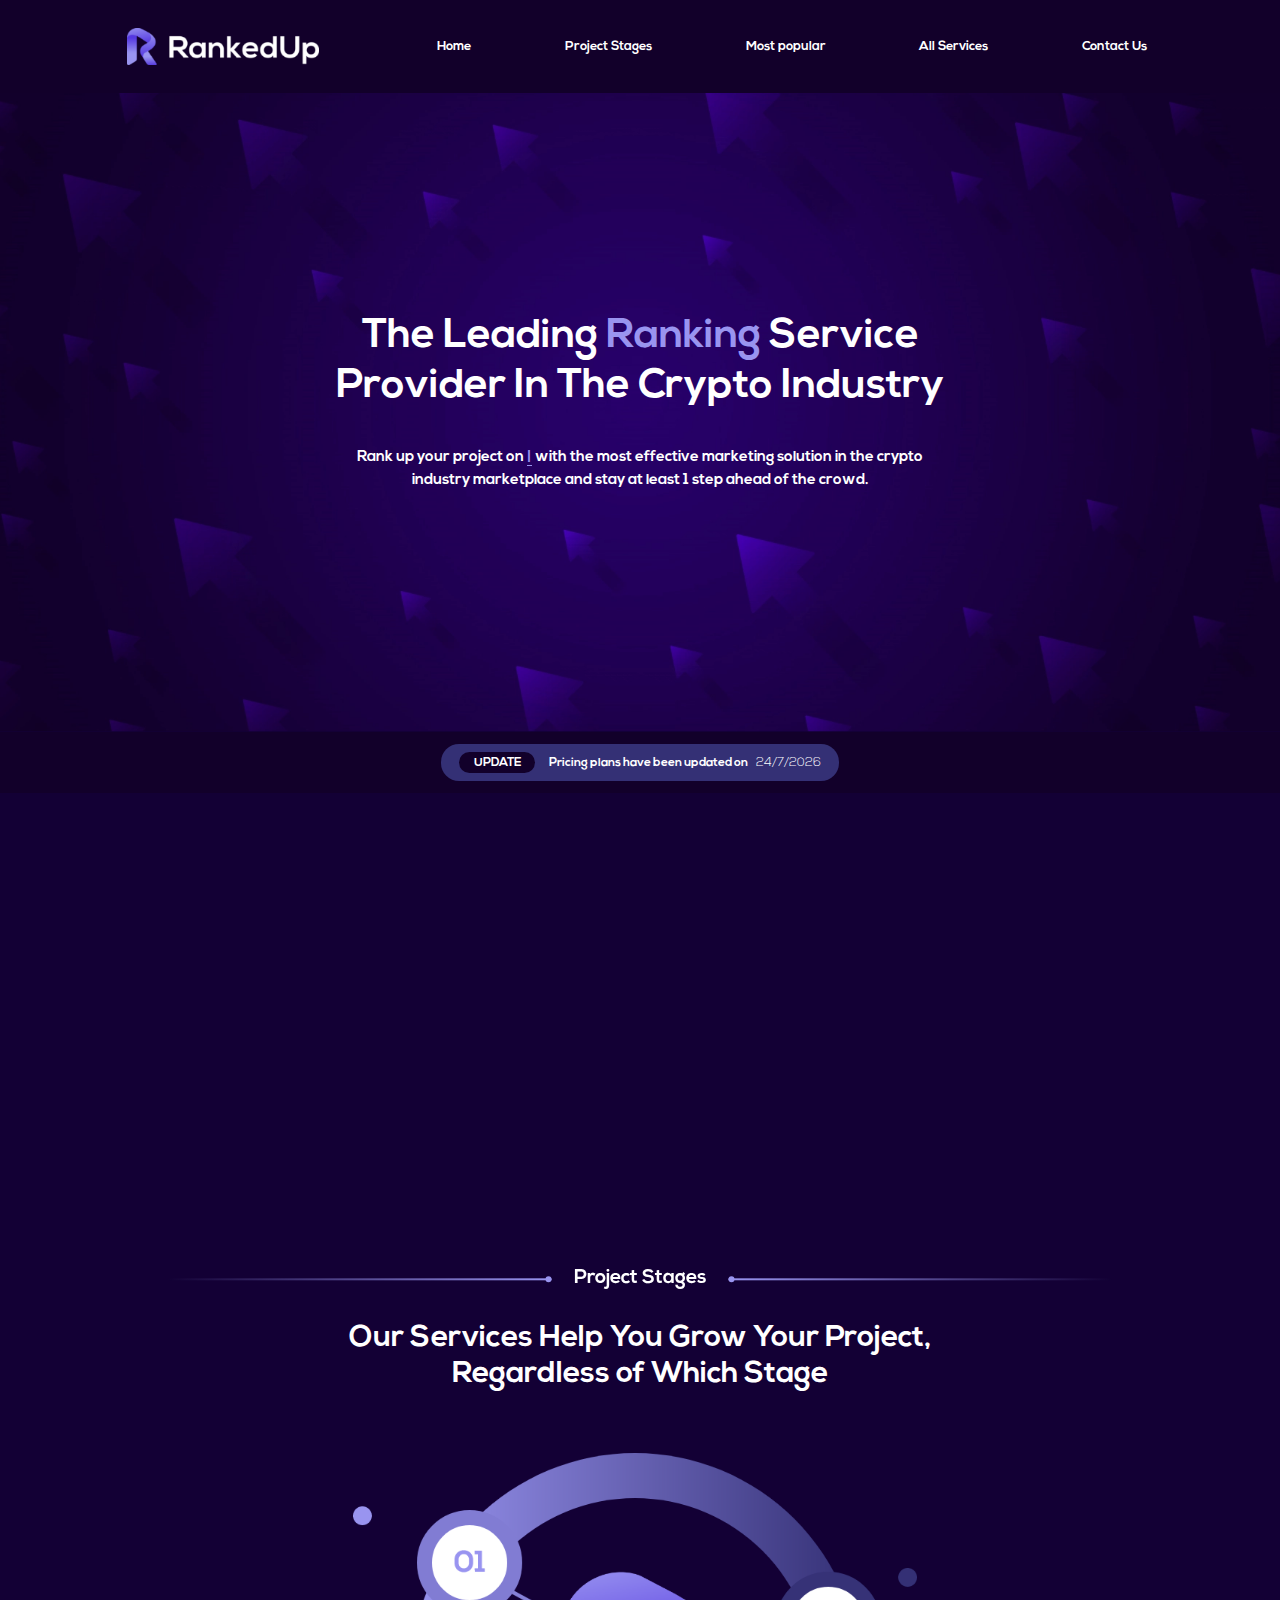
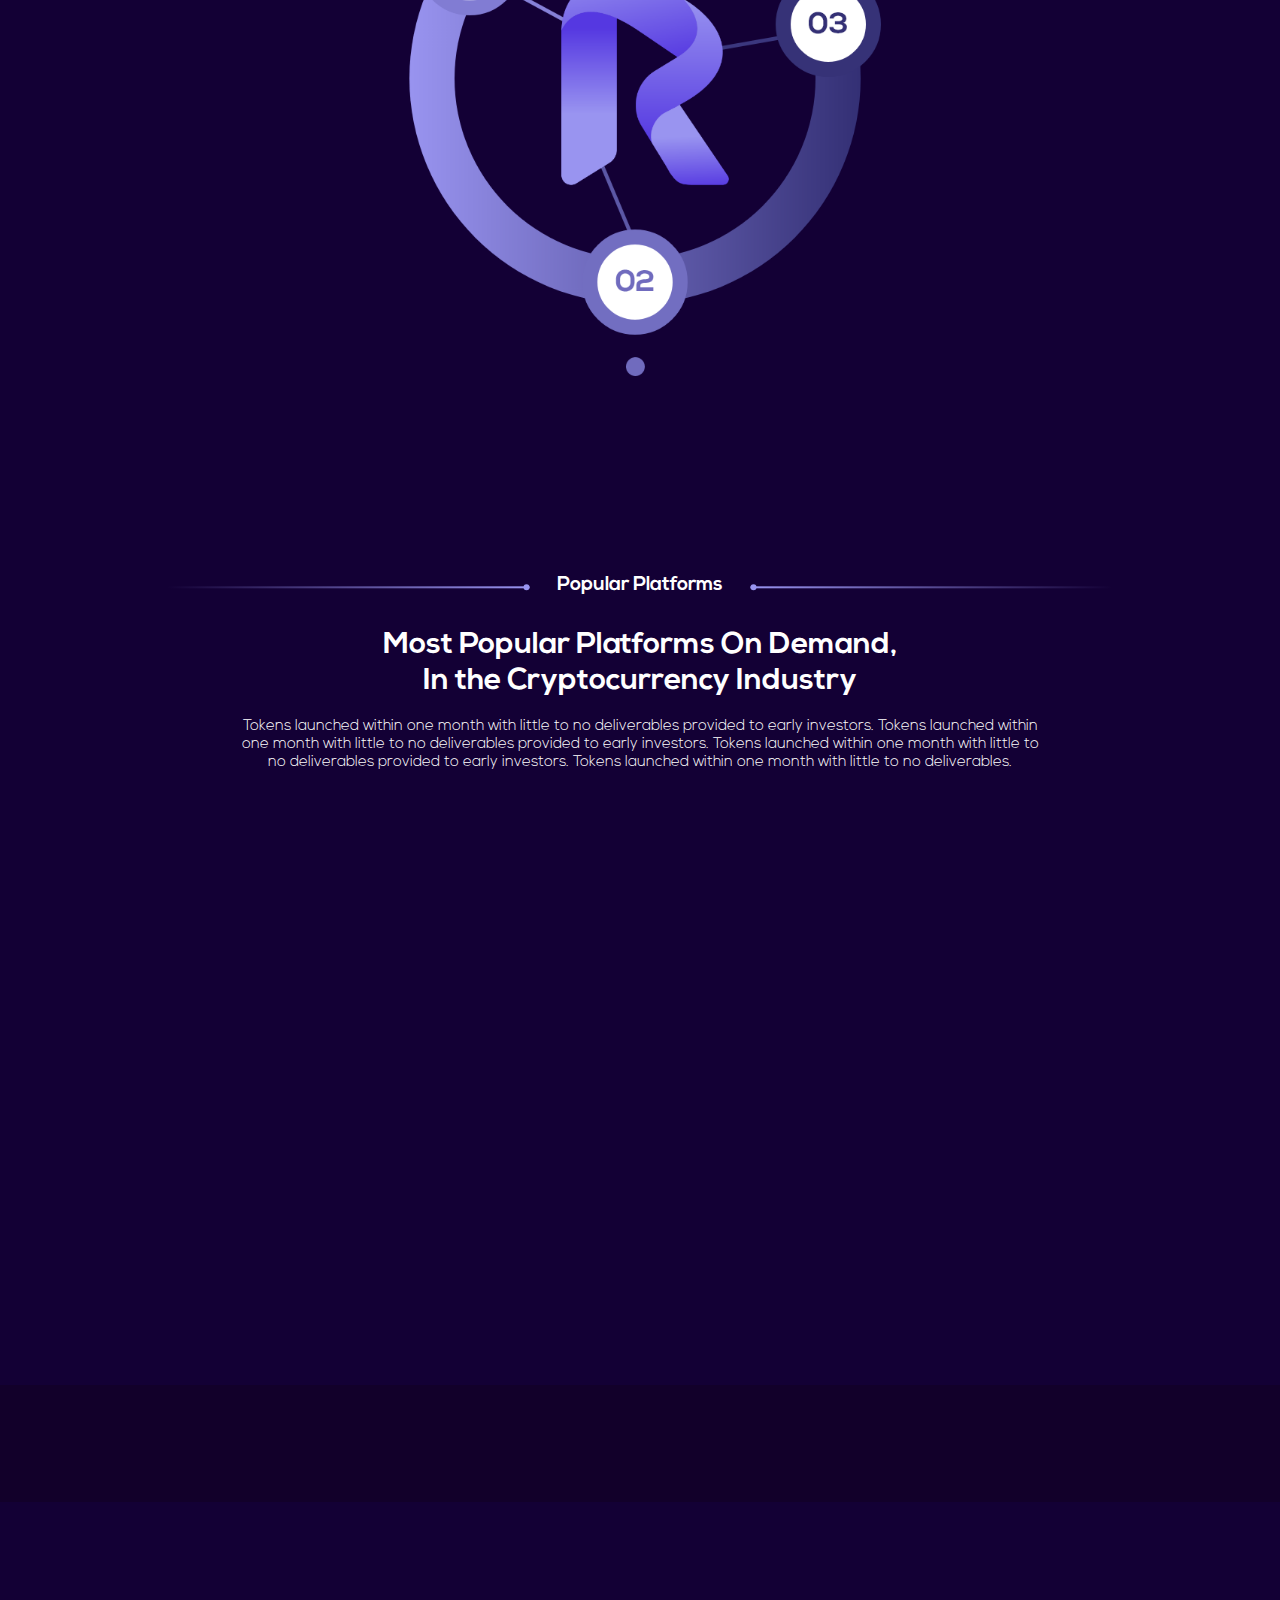
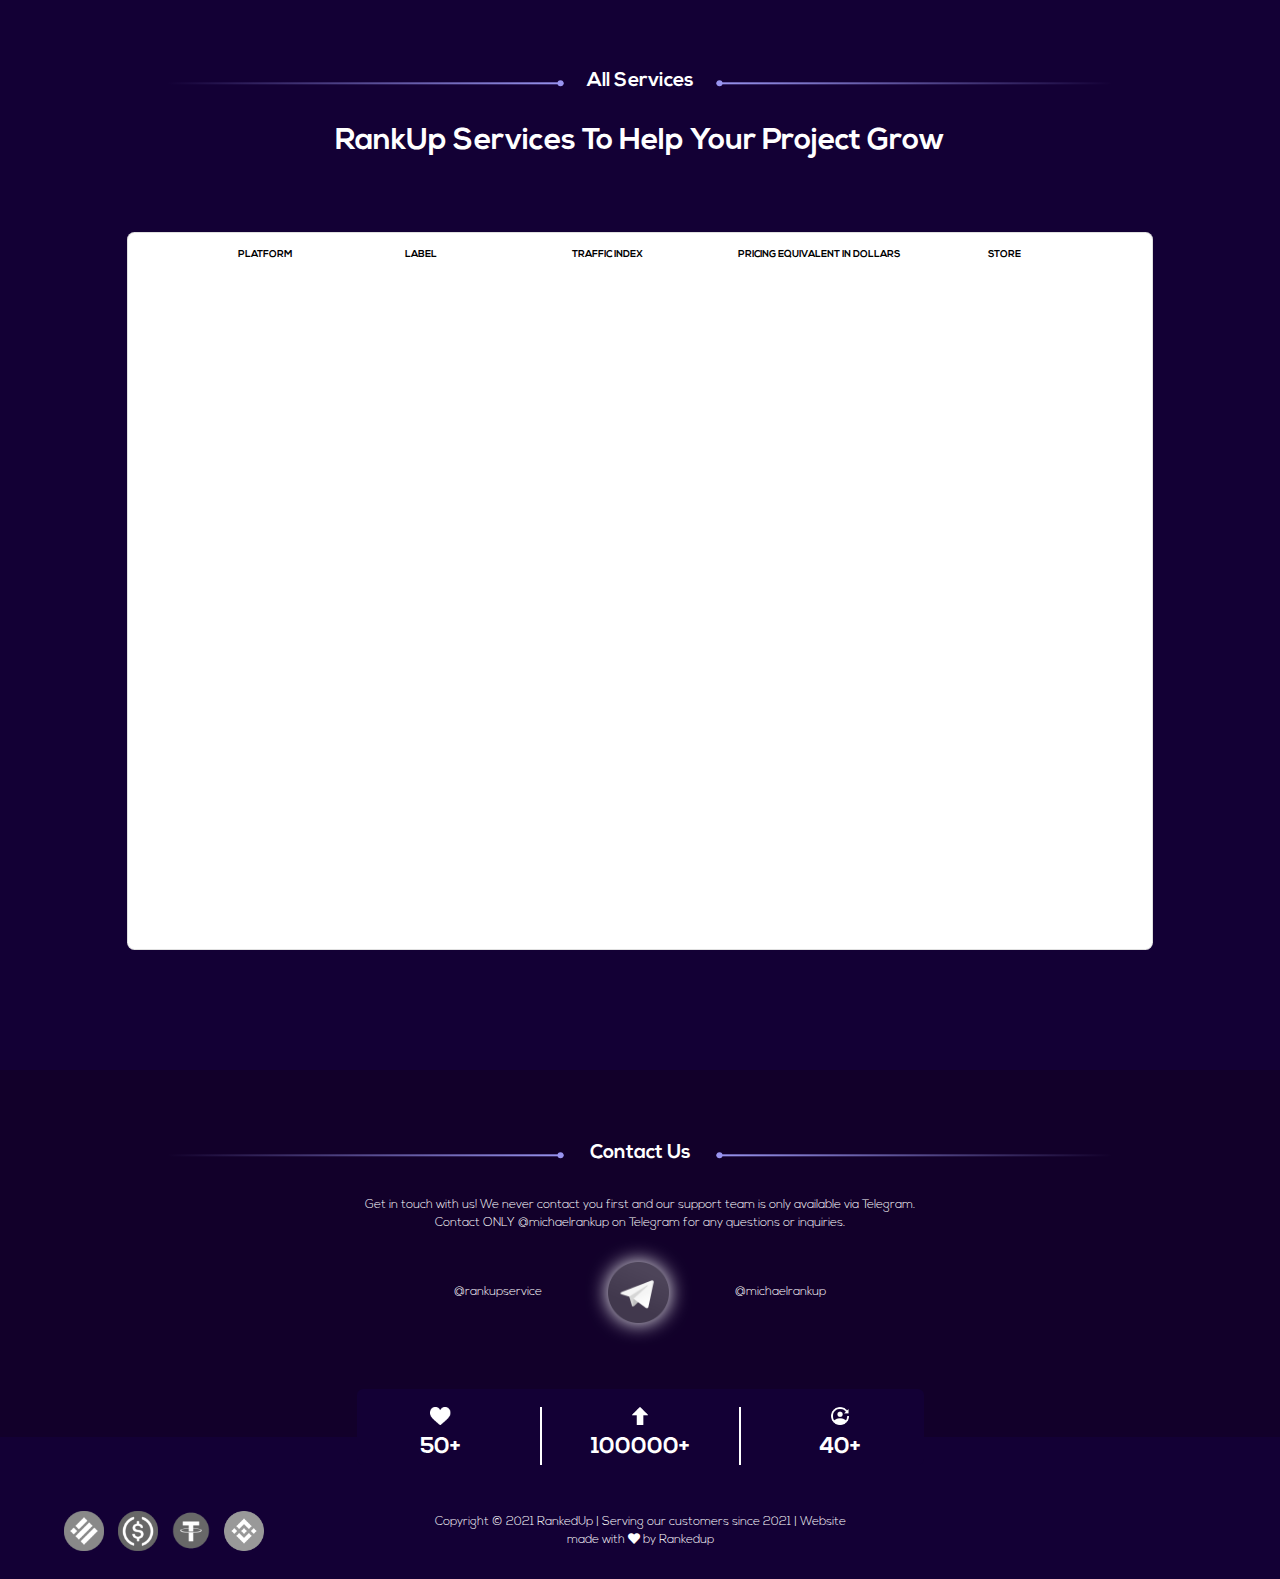
==== commit 0a574482: "meta tags added" ====
--- a/index.html
+++ b/index.html
@@ -4,6 +4,26 @@
     <meta charset="UTF-8">
     <meta http-equiv="X-UA-Compatible" content="IE=edge">
     <meta name="viewport" content="width=device-width, initial-scale=1.0">
+
+    <!-- Default SEO Meta -->
+    <meta name="description"
+        content="Rank up your project on Trending with the most effective marketing solution in the crypto industry marketplace and stay at least 1 step ahead of the crowd. Our Services Help You Grow Your Project, Regardless of Which Stage, Most Popular Platforms On Demand, In the Cryptocurrency Industry, Get in touch with us! We never contact you first and our support team is only available via Telegram. Contact ONLY @michaelrankup on Telegram for any questions or inquiries.">
+    <meta name="keywords"
+        content="Ranked Up, Coin Hunt, Coin Market, Coin Sniper, Coin Vote, Dex Tools, Dx Sale, Fresh Coins, Poo Coin, Reddit, Watcher, Crypto Industry, Cryptocurrency">
+
+    <!-- Social Media Meta -->
+    <meta property="og:type" content="website">
+    <meta property="og:title" content="Ranked Up | The Leading Ranking Service Provider In The Crypto Industry">
+    <meta property="og:description"
+        content="Rank up your project on Trending with the most effective marketing solution in the crypto industry marketplace and stay at least 1 step ahead of the crowd. Our Services Help You Grow Your Project, Regardless of Which Stage, Most Popular Platforms On Demand, In the Cryptocurrency Industry, Get in touch with us! We never contact you first and our support team is only available via Telegram. Contact ONLY @michaelrankup on Telegram for any questions or inquiries.">
+    <meta property="og:site_name" content="Ranked Up | The Leading Ranking Service Provider In The Crypto Industry">
+    <meta property="og:image" content="./img/io-thumb.jpg">
+    <meta property="og:image:alt"
+        content="Rank up your project on Trending with the most effective marketing solution in the crypto industry marketplace and stay at least 1 step ahead of the crowd. Our Services Help You Grow Your Project, Regardless of Which Stage, Most Popular Platforms On Demand, In the Cryptocurrency Industry, Get in touch with us! We never contact you first and our support team is only available via Telegram. Contact ONLY @michaelrankup on Telegram for any questions or inquiries.">
+    <meta property="og:image:width " content="1080">
+    <meta property="og:image:height" content="564">
+    <meta property="og:locale" content="en_US">
+
     <title>Ranked Up</title>
     <link rel="icon" href="./img/favicon.png" type="image/x-icon">
     <link rel="stylesheet" href="https://use.fontawesome.com/releases/v5.15.4/css/all.css">
--- a/css/style.css
+++ b/css/style.css
@@ -253,7 +253,7 @@
 /* hero starts */
 .hero {
   margin-top: 6rem;
-  background-image: url(../img/bg.png);
+  background-image: url(../img/bg.webp);
   background-position: center;
   background-repeat: no-repeat;
   background-size: cover;
@@ -543,9 +543,9 @@
 
 .project .project--title h2 .line-1 span, .project .project--title h2 .line-2 span {
   position: absolute;
-  top: -0.20rem;
-  width: 0.6rem;
-  height: 0.6rem;
+  top: -0.15rem;
+  width: 0.5rem;
+  height: 0.5rem;
   border-radius: 50%;
   background-color: var(--color_purple);
 }
@@ -896,9 +896,9 @@
 
 .popular .popular--title h2 .line-1 span, .popular .popular--title h2 .line-2 span {
   position: absolute;
-  top: -0.20rem;
-  width: 0.6rem;
-  height: 0.6rem;
+  top: -0.15rem;
+  width: 0.5rem;
+  height: 0.5rem;
   border-radius: 50%;
   background-color: var(--color_purple);
 }
@@ -1291,9 +1291,9 @@
 
 .service .service--title h2 .line-1 span, .service .service--title h2 .line-2 span {
   position: absolute;
-  top: -0.20rem;
-  width: 0.6rem;
-  height: 0.6rem;
+  top: -0.15rem;
+  width: 0.5rem;
+  height: 0.5rem;
   border-radius: 50%;
   background-color: var(--color_purple);
 }
@@ -1762,9 +1762,9 @@
 
 .contact .contact--title h2 .line-1 span, .contact .contact--title h2 .line-2 span {
   position: absolute;
-  top: -0.20rem;
-  width: 0.6rem;
-  height: 0.6rem;
+  top: -0.15rem;
+  width: 0.5rem;
+  height: 0.5rem;
   border-radius: 50%;
   background-color: var(--color_purple);
 }
@@ -2030,9 +2030,9 @@
 
 .page .page--title h2 .line-1 span, .page .page--title h2 .line-2 span {
   position: absolute;
-  top: -0.20rem;
-  width: 0.6rem;
-  height: 0.6rem;
+  top: -0.15rem;
+  width: 0.5rem;
+  height: 0.5rem;
   border-radius: 50%;
   background-color: var(--color_purple);
 }
@@ -2204,9 +2204,9 @@
 
 .pricing .pricing--title h2 .line-1 span, .pricing .pricing--title h2 .line-2 span {
   position: absolute;
-  top: -0.20rem;
-  width: 0.6rem;
-  height: 0.6rem;
+  top: -0.15rem;
+  width: 0.5rem;
+  height: 0.5rem;
   border-radius: 50%;
   background-color: var(--color_purple);
 }
